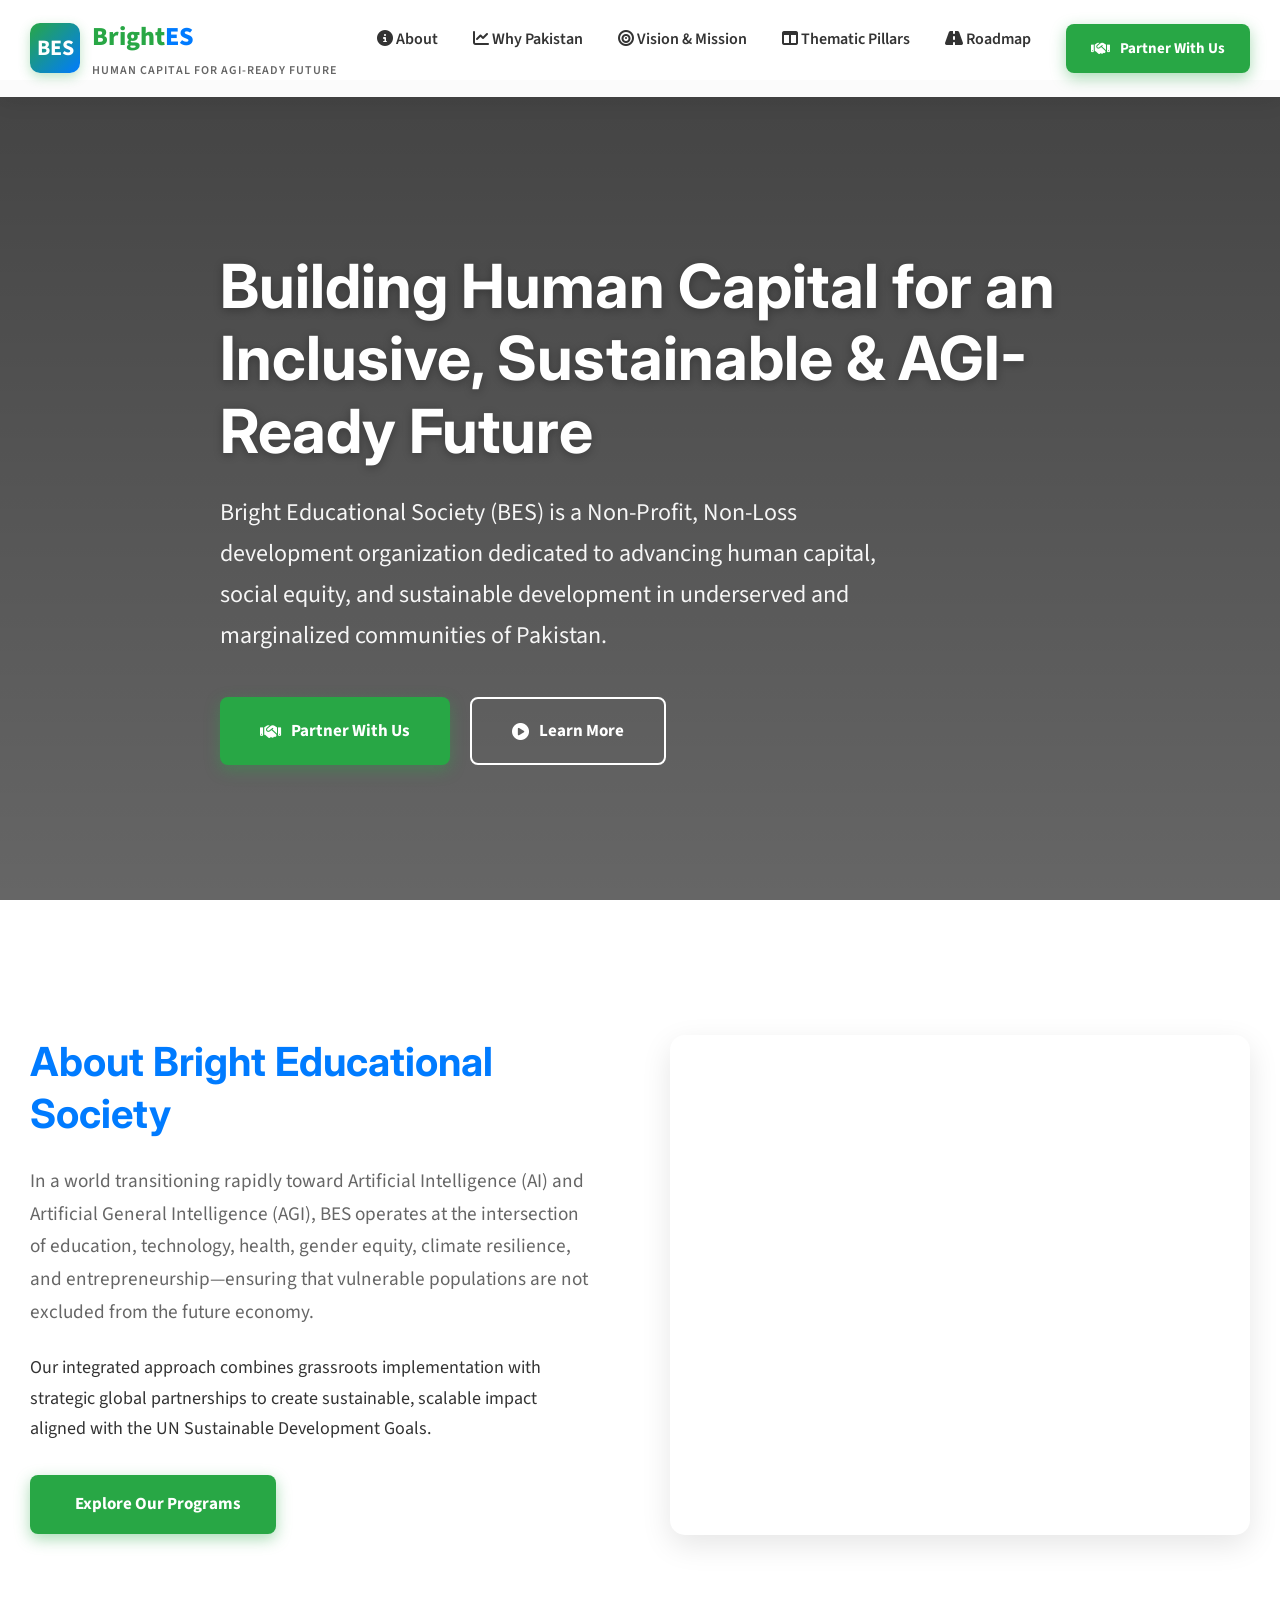
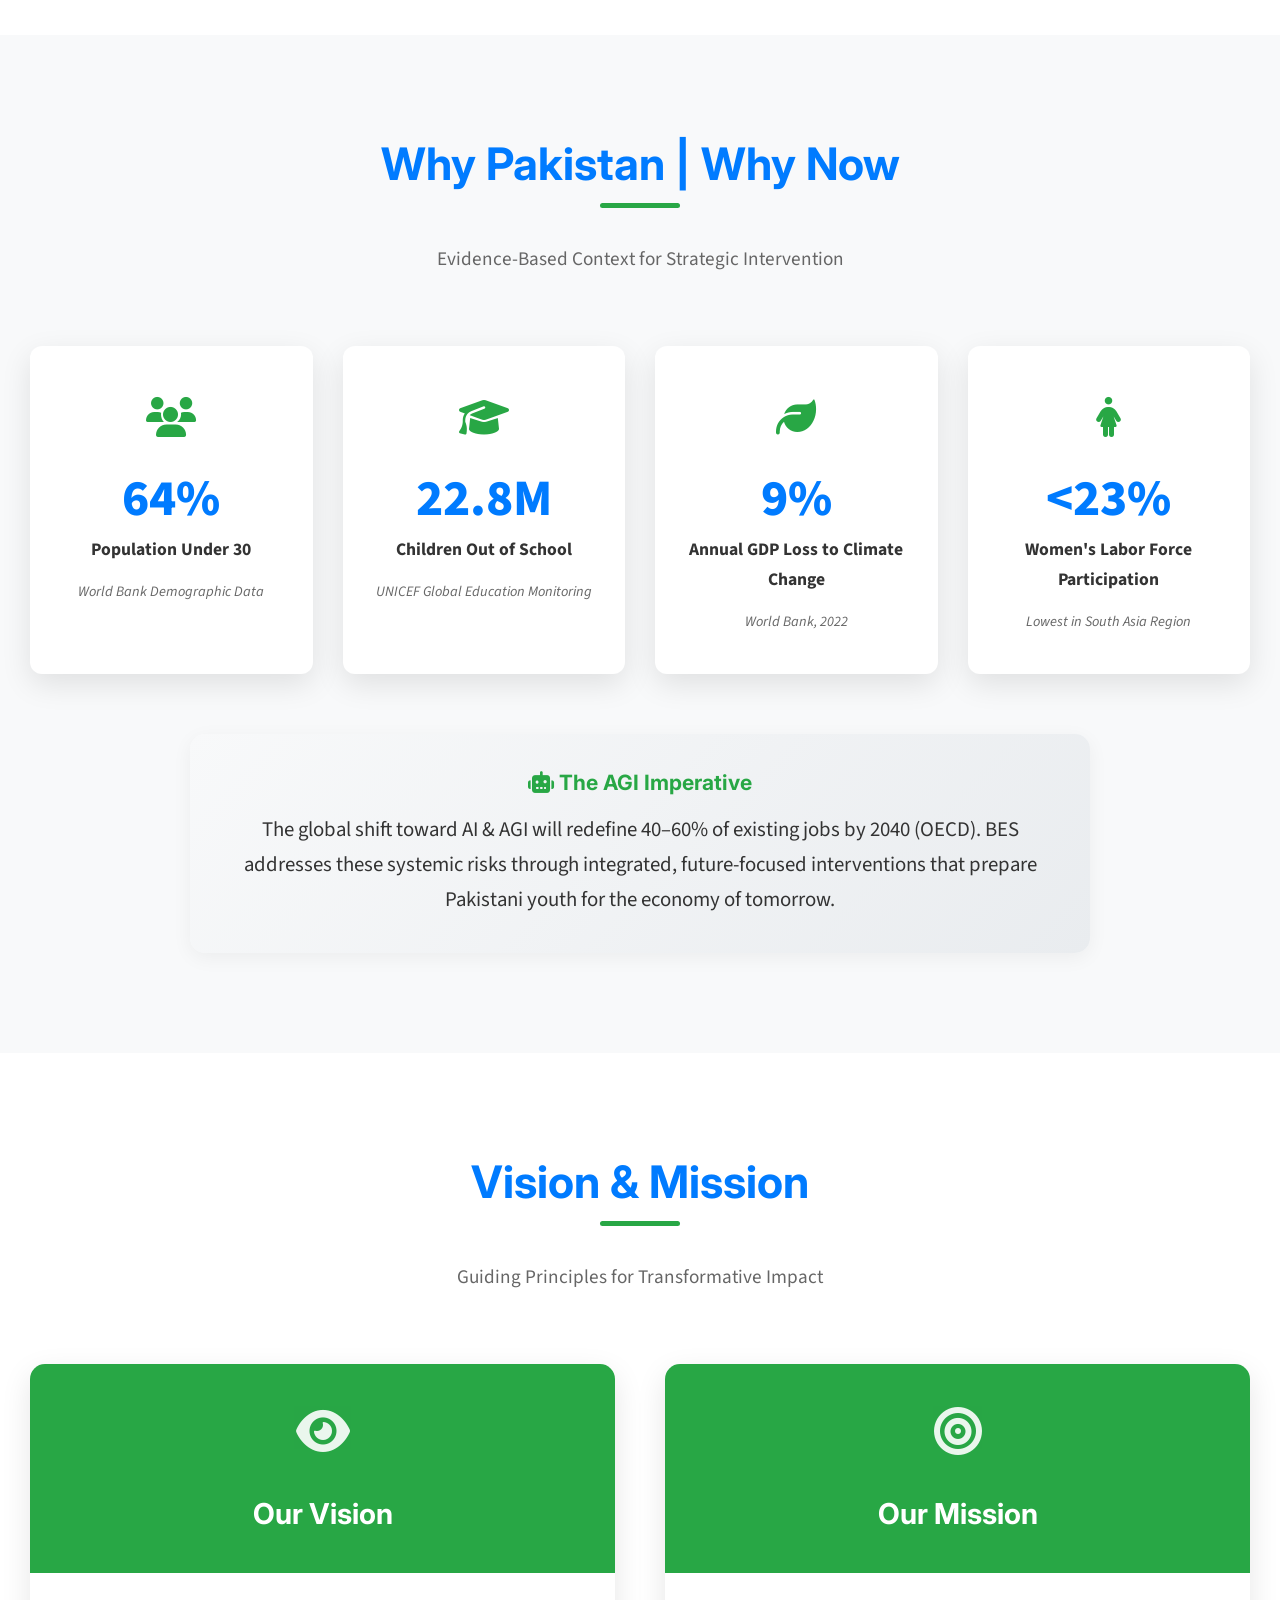
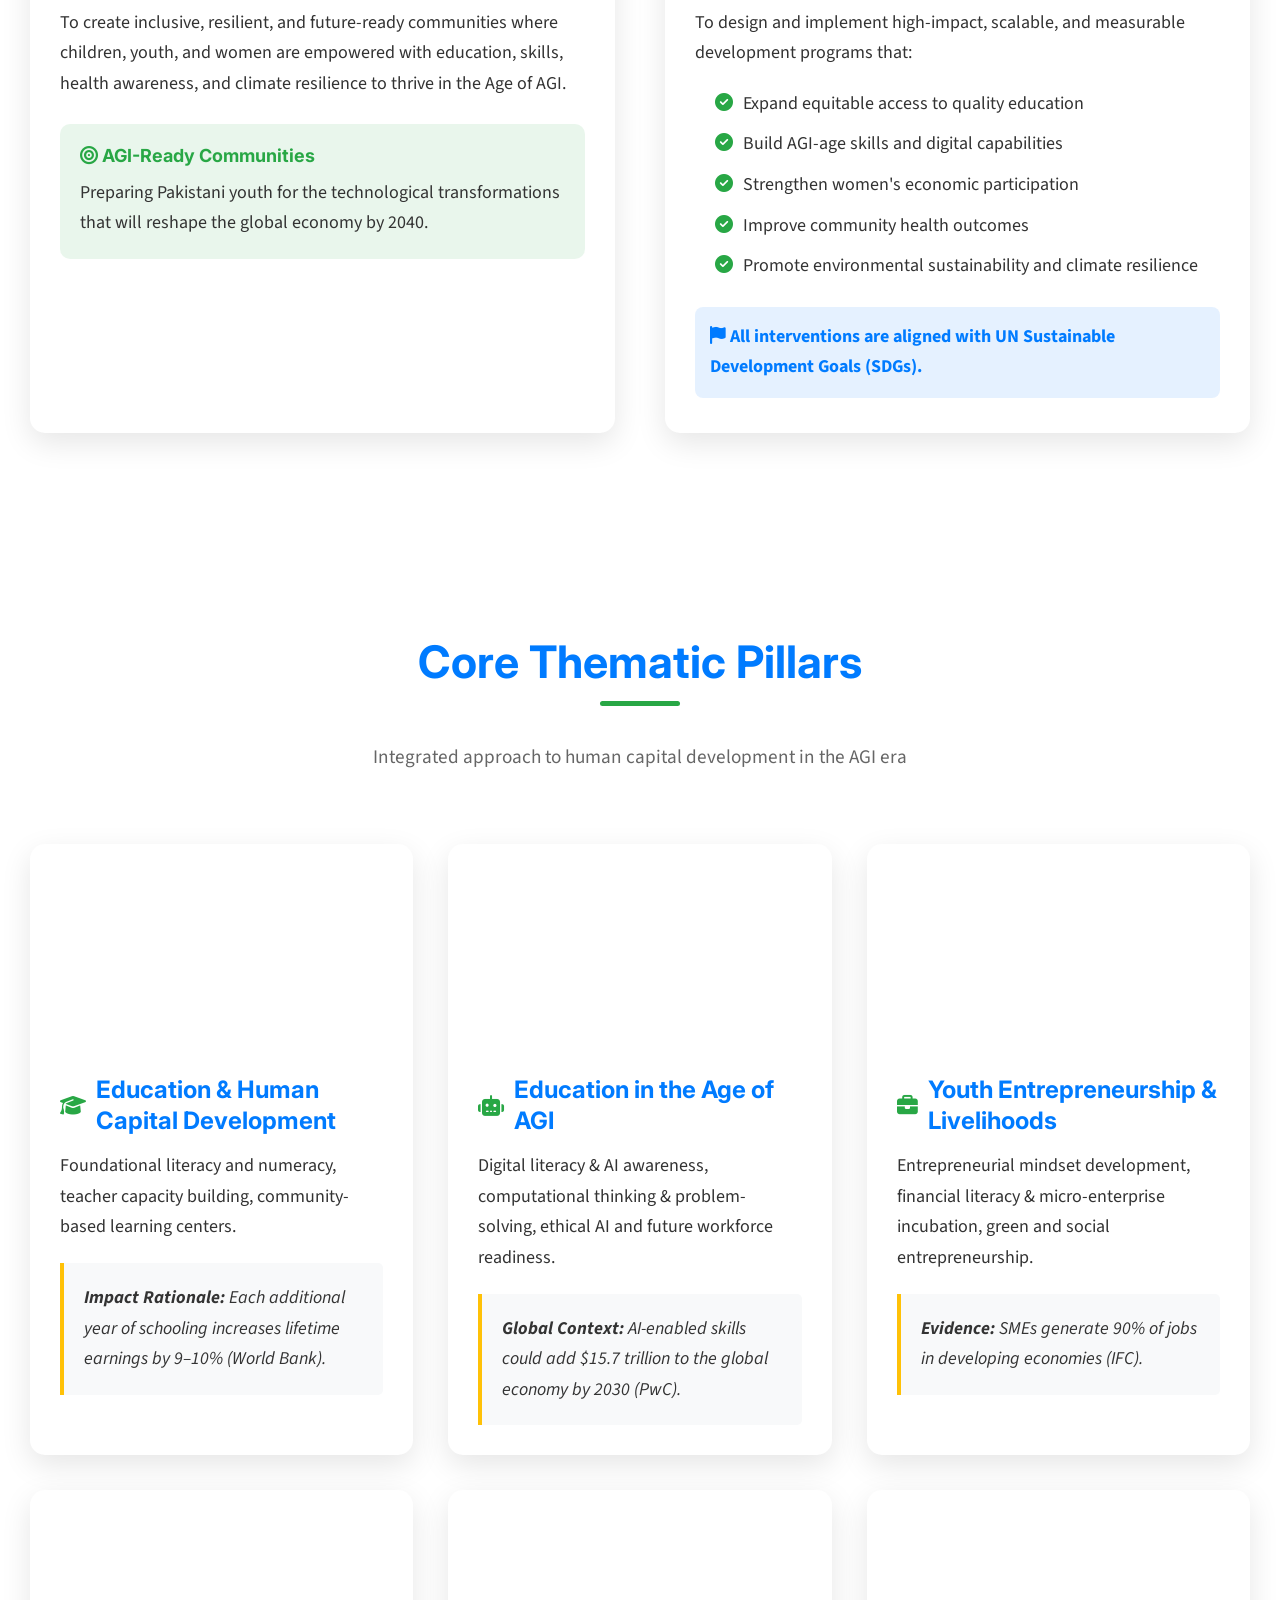
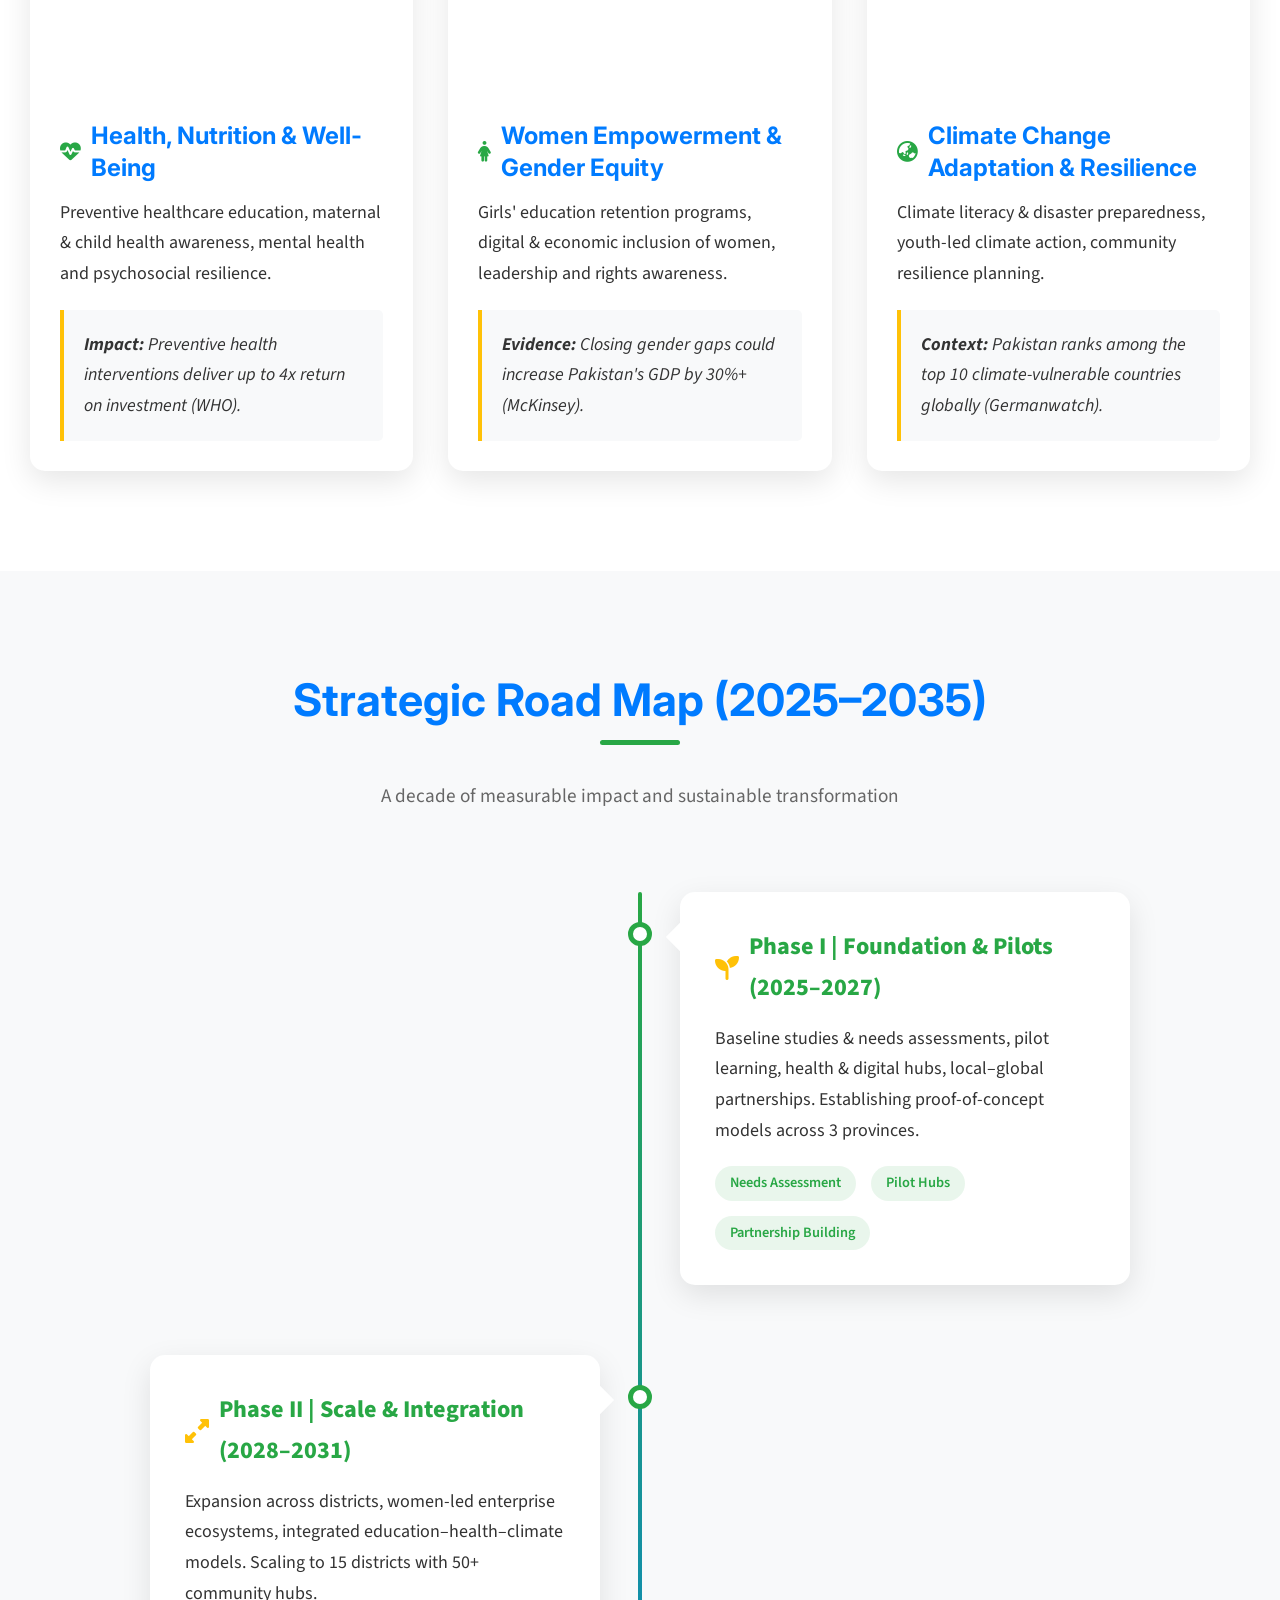
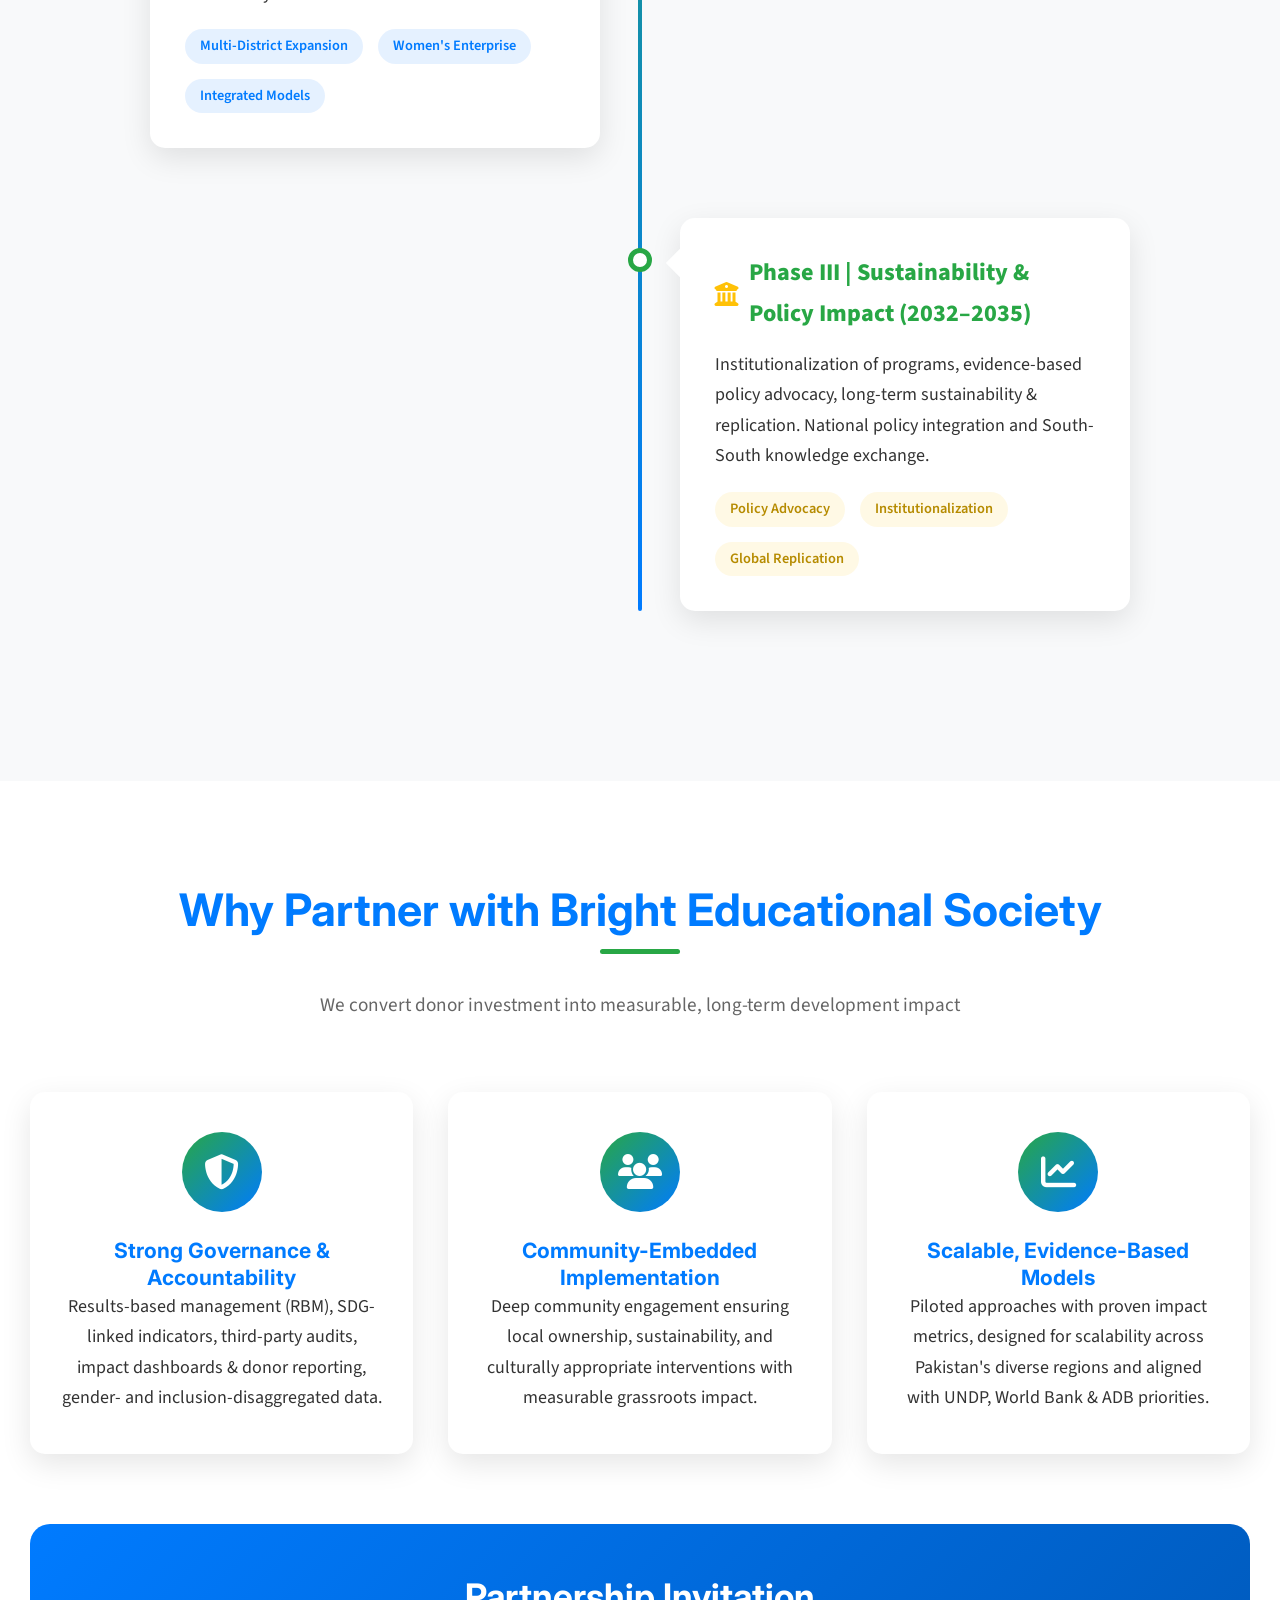
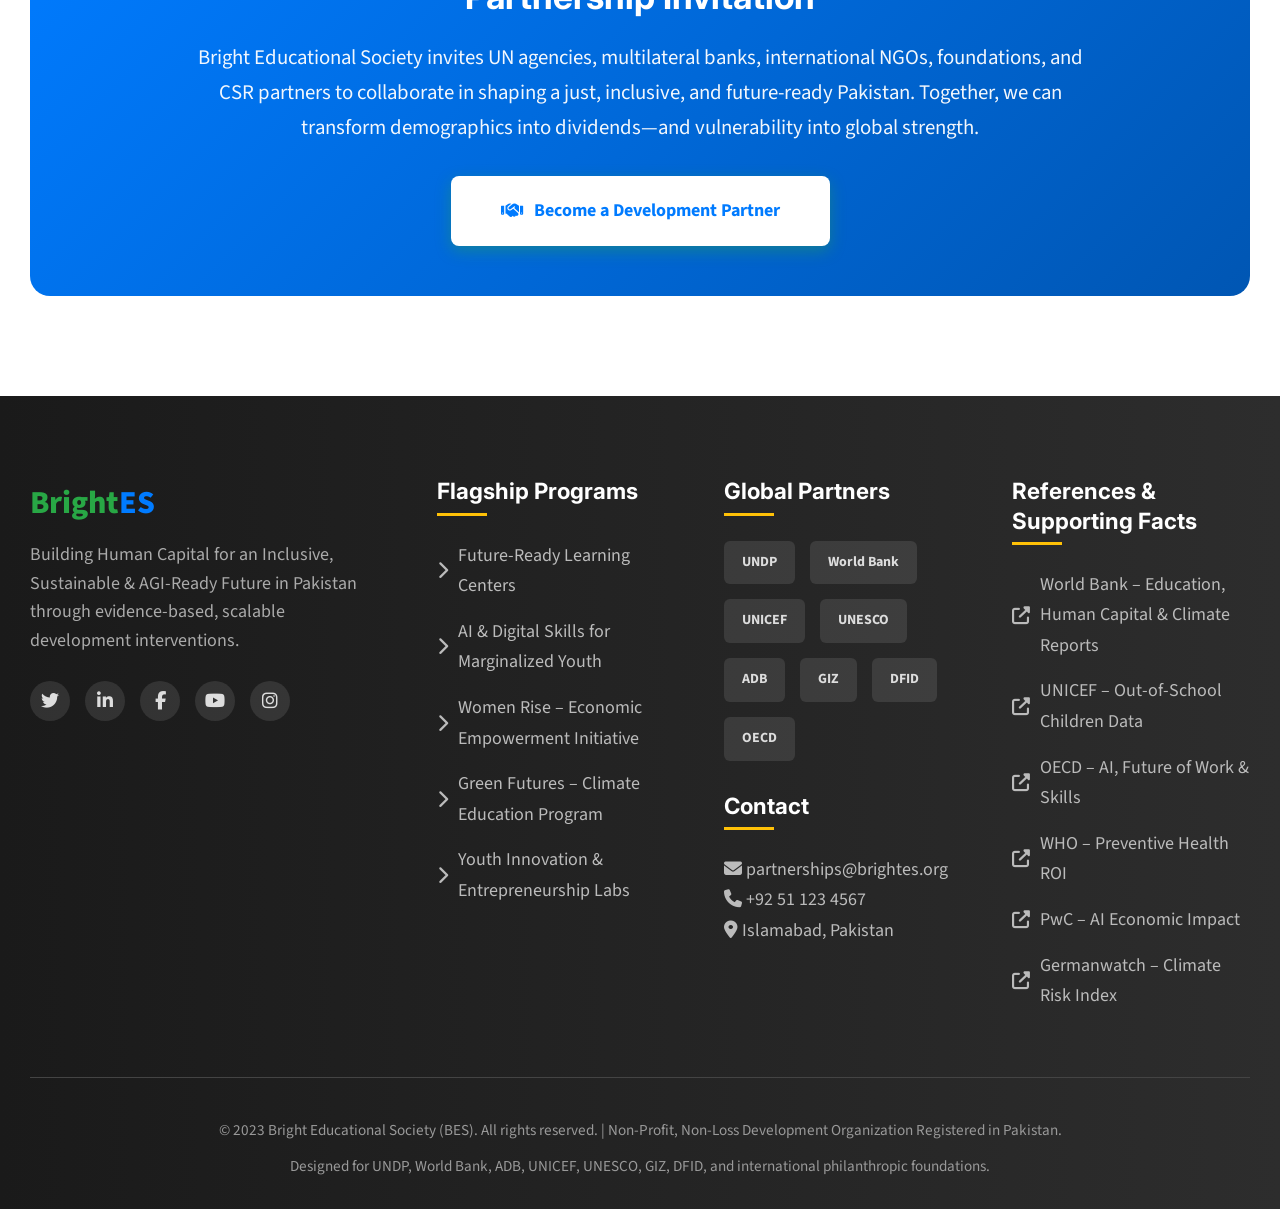
==== index.html @ 94868c26 "Add files via upload" ====
<!DOCTYPE html>
<html lang="en">
<head>
    <meta charset="UTF-8">
    <meta name="viewport" content="width=device-width, initial-scale=1.0">
    <title>Bright Educational Society | Building Human Capital for Pakistan's Future</title>
    <link rel="stylesheet" href="https://cdnjs.cloudflare.com/ajax/libs/font-awesome/6.4.0/css/all.min.css">
    <link href="https://fonts.googleapis.com/css2?family=Inter:wght@300;400;500;600;700&family=Source+Sans+Pro:wght@300;400;600;700&display=swap" rel="stylesheet">
    <style>
        :root {
            --primary-green: #28A745;
            --secondary-blue: #007BFF;
            --accent-gold: #FFC107;
            --dark-gray: #333;
            --medium-gray: #666;
            --light-gray: #f8f9fa;
            --white: #ffffff;
            --shadow: 0 10px 30px rgba(0, 0, 0, 0.1);
            --shadow-hover: 0 20px 40px rgba(0, 0, 0, 0.15);
        }
        
        * {
            margin: 0;
            padding: 0;
            box-sizing: border-box;
        }
        
        body {
            font-family: 'Source Sans Pro', sans-serif;
            color: var(--dark-gray);
            line-height: 1.7;
            font-size: 18px;
            overflow-x: hidden;
        }
        
        h1, h2, h3, h4 {
            font-family: 'Inter', sans-serif;
            font-weight: 700;
            line-height: 1.3;
            color: var(--secondary-blue);
        }
        
        .container {
            width: 100%;
            max-width: 1300px;
            margin: 0 auto;
            padding: 0 30px;
        }
        
        /* Header & Navigation */
        header {
            position: fixed;
            top: 0;
            left: 0;
            width: 100%;
            background-color: rgba(255, 255, 255, 0.98);
            box-shadow: 0 5px 20px rgba(0, 0, 0, 0.08);
            z-index: 1000;
            transition: all 0.3s ease;
        }
        
        .header-container {
            display: flex;
            justify-content: space-between;
            align-items: center;
            padding: 15px 30px;
        }
        
        .logo {
            display: flex;
            align-items: center;
            gap: 12px;
        }
        
        .logo-icon {
            width: 50px;
            height: 50px;
            background: linear-gradient(135deg, var(--primary-green), var(--secondary-blue));
            border-radius: 10px;
            display: flex;
            align-items: center;
            justify-content: center;
            color: white;
            font-weight: 700;
            font-size: 22px;
            box-shadow: 0 4px 12px rgba(40, 167, 69, 0.3);
        }
        
        .logo-text {
            font-size: 26px;
            font-weight: 800;
            color: var(--primary-green);
        }
        
        .logo-text span {
            color: var(--secondary-blue);
        }
        
        .logo-tagline {
            font-size: 12px;
            color: var(--medium-gray);
            font-weight: 600;
            letter-spacing: 1px;
            margin-top: 2px;
        }
        
        nav ul {
            display: flex;
            list-style: none;
            gap: 35px;
        }
        
        nav ul li a {
            text-decoration: none;
            color: var(--dark-gray);
            font-weight: 600;
            font-size: 16px;
            transition: all 0.3s;
            position: relative;
        }
        
        nav ul li a:after {
            content: '';
            position: absolute;
            width: 0;
            height: 3px;
            background-color: var(--primary-green);
            bottom: -5px;
            left: 0;
            transition: width 0.3s;
        }
        
        nav ul li a:hover {
            color: var(--primary-green);
        }
        
        nav ul li a:hover:after {
            width: 100%;
        }
        
        .mobile-menu-btn {
            display: none;
            background: none;
            border: none;
            font-size: 26px;
            color: var(--dark-gray);
            cursor: pointer;
        }
        
        /* Hero Section */
        .hero {
            position: relative;
            height: 95vh;
            min-height: 700px;
            background: linear-gradient(rgba(0, 0, 0, 0.75), rgba(0, 0, 0, 0.6)), url('https://images.unsplash.com/photo-1488521787991-ed7bbaae773c?fm=jpg&q=60&w=3000&auto=format&fit=crop&ixlib=rb-4.1.0&ixid=M3wxMjA3fDB8MHxzZWFyY2h8Mnx8cG9vciUyMGNoaWxkfGVufDB8fDB8fHww');
            background-size: cover;
            background-position: center;
            background-attachment: fixed;
            display: flex;
            align-items: center;
            color: var(--white);
            margin-top: 80px;
            overflow: hidden;
        }
        
        .hero-content {
            max-width: 900px;
            position: relative;
            z-index: 2;
        }
        
        .hero h1 {
            font-size: 3.8rem;
            color: var(--white);
            margin-bottom: 25px;
            line-height: 1.2;
            text-shadow: 0 2px 10px rgba(0, 0, 0, 0.3);
        }
        
        .hero p {
            font-size: 1.5rem;
            margin-bottom: 40px;
            opacity: 0.95;
            max-width: 700px;
        }
        
        .btn {
            display: inline-flex;
            align-items: center;
            gap: 10px;
            padding: 18px 40px;
            background-color: var(--primary-green);
            color: var(--white);
            text-decoration: none;
            font-weight: 700;
            border-radius: 8px;
            transition: all 0.3s;
            border: none;
            font-size: 17px;
            cursor: pointer;
            box-shadow: 0 5px 15px rgba(40, 167, 69, 0.4);
        }
        
        .btn:hover {
            background-color: #218838;
            transform: translateY(-5px);
            box-shadow: 0 10px 25px rgba(40, 167, 69, 0.5);
        }
        
        .btn-secondary {
            background-color: transparent;
            border: 2px solid white;
            box-shadow: none;
        }
        
        .btn-secondary:hover {
            background-color: rgba(255, 255, 255, 0.1);
        }
        
        /* Section Styling */
        section {
            padding: 100px 0;
            position: relative;
        }
        
        .section-bg {
            background-color: var(--light-gray);
        }
        
        .section-title {
            text-align: center;
            margin-bottom: 70px;
        }
        
        .section-title h2 {
            font-size: 2.8rem;
            margin-bottom: 20px;
            position: relative;
            display: inline-block;
        }
        
        .section-title h2:after {
            content: '';
            position: absolute;
            width: 80px;
            height: 5px;
            background: linear-gradient(to right, var(--primary-green),var(--primary-green) );
            bottom: -15px;
            left: 50%;
            transform: translateX(-50%);
            border-radius: 3px;
        }
        
        .section-title p {
            color: var(--medium-gray);
            max-width: 800px;
            margin: 30px auto 0;
            font-size: 1.2rem;
        }
        
        /* About Section */
        .about-container {
            display: grid;
            grid-template-columns: 1fr 1fr;
            gap: 60px;
            align-items: center;
        }
        
        .about-image {
            border-radius: 15px;
            overflow: hidden;
            box-shadow: var(--shadow);
            height: 500px;
            background: url('https://images.unsplash.com/photo-1523580494863-6f3031224c94?ixlib=rb-4.0.3&ixid=M3wxMjA3fDB8MHxwaG90by1wYWdlfHx8fGVufDB8fHx8fA%3D%3D&auto=format&fit=crop&w=2070&q=80') center/cover no-repeat;
        }
        
        .about-content {
            padding-right: 20px;
        }
        
        .about-content h2 {
            font-size: 2.5rem;
            margin-bottom: 25px;
        }
        
        /* Stats Section */
        .stats-container {
            display: grid;
            grid-template-columns: repeat(auto-fit, minmax(220px, 1fr));
            gap: 30px;
            margin-top: 40px;
        }
        
        .stat-item {
            text-align: center;
            padding: 40px 20px;
            background-color: var(--white);
            border-radius: 12px;
            box-shadow: var(--shadow);
            transition: transform 0.3s, box-shadow 0.3s;
        }
        
        .stat-item:hover {
            transform: translateY(-10px);
            box-shadow: var(--shadow-hover);
        }
        
        .stat-icon {
            font-size: 2.5rem;
            color: var(--primary-green);
            margin-bottom: 20px;
        }
        
        .stat-number {
            font-size: 3.2rem;
            font-weight: 800;
            color: var(--secondary-blue);
            margin-bottom: 10px;
            line-height: 1;
        }
        
        .stat-label {
            font-size: 1.1rem;
            color: var(--dark-gray);
            font-weight: 700;
            margin-bottom: 15px;
        }
        
        .stat-source {
            font-size: 0.9rem;
            color: var(--medium-gray);
            font-style: italic;
        }
        
        /* Vision & Mission */
        .vm-container {
            display: grid;
            grid-template-columns: 1fr 1fr;
            gap: 50px;
            align-items: start;
        }
        
        .vm-card {
            background-color: var(--white);
            border-radius: 15px;
            overflow: hidden;
            box-shadow: var(--shadow);
            height: 100%;
            transition: transform 0.3s, box-shadow 0.3s;
        }
        
        .vm-card:hover {
            transform: translateY(-10px);
            box-shadow: var(--shadow-hover);
        }
        
        .vm-header {
            padding: 30px;
            background: linear-gradient(135deg, var(--primary-green),var(--primary-green) );
            color: white;
            text-align: center;
        }
        
        .vm-header h3 {
            color: white;
            font-size: 1.8rem;
            margin-bottom: 10px;
        }
        
        .vm-icon {
            font-size: 3rem;
            margin-bottom: 20px;
            opacity: 0.9;
        }
        
        .vm-content {
            padding: 35px 30px;
        }
        
        /* SDG Section */
        .sdg-container {
            display: flex;
            flex-wrap: wrap;
            justify-content: center;
            gap: 20px;
            margin-top: 50px;
        }
        
        .sdg {
            width: 85px;
            height: 85px;
            border-radius: 50%;
            background-color: var(--secondary-blue);
            color: var(--white);
            display: flex;
            align-items: center;
            justify-content: center;
            font-weight: 800;
            font-size: 1.6rem;
            box-shadow: 0 5px 15px rgba(0, 0, 0, 0.1);
            transition: transform 0.3s, box-shadow 0.3s;
        }
        
        .sdg:hover {
            transform: scale(1.1);
            box-shadow: 0 8px 20px rgba(0, 0, 0, 0.15);
        }
        
        /* Pillars Section */
        .pillars-container {
            display: grid;
            grid-template-columns: repeat(auto-fit, minmax(320px, 1fr));
            gap: 35px;
            margin-top: 40px;
        }
        
        .pillar-card {
            background-color: var(--white);
            border-radius: 15px;
            overflow: hidden;
            box-shadow: var(--shadow);
            transition: transform 0.3s, box-shadow 0.3s;
            height: 100%;
        }
        
        .pillar-card:hover {
            transform: translateY(-10px);
            box-shadow: var(--shadow-hover);
        }
        
        .pillar-image {
            height: 200px;
            background-size: cover;
            background-position: center;
        }
        
        .pillar-content {
            padding: 30px;
        }
        
        .pillar-content h3 {
            font-size: 1.5rem;
            margin-bottom: 15px;
            display: flex;
            align-items: center;
            gap: 10px;
        }
        
        .pillar-icon {
            color: var(--primary-green);
            font-size: 1.3rem;
        }
        
        .pillar-evidence {
            background-color: #f8f9fa;
            padding: 20px;
            margin-top: 20px;
            border-left: 4px solid var(--accent-gold);
            border-radius: 0 5px 5px 0;
            font-style: italic;
        }
        
        /* Roadmap */
        .roadmap-container {
            position: relative;
            max-width: 1000px;
            margin: 80px auto 0;
        }
        
        .roadmap-line {
            position: absolute;
            width: 4px;
            background: linear-gradient(to bottom, var(--primary-green), var(--secondary-blue));
            top: 0;
            bottom: 0;
            left: 50%;
            transform: translateX(-50%);
            border-radius: 2px;
        }
        
        .roadmap-item {
            display: flex;
            margin-bottom: 70px;
            position: relative;
        }
        
        .roadmap-item:nth-child(odd) {
            justify-content: flex-end;
            padding-right: calc(50% + 40px);
        }
        
        .roadmap-item:nth-child(even) {
            justify-content: flex-start;
            padding-left: calc(50% + 40px);
        }
        
        .roadmark-point {
            position: absolute;
            width: 24px;
            height: 24px;
            background-color: var(--white);
            border: 5px solid var(--primary-green);
            border-radius: 50%;
            top: 30px;
            left: 50%;
            transform: translateX(-50%);
            z-index: 2;
        }
        
        .roadmap-card {
            background-color: var(--white);
            border-radius: 15px;
            padding: 35px;
            box-shadow: var(--shadow);
            width: 100%;
            max-width: 450px;
            position: relative;
        }
        
        .roadmap-card:after {
            content: '';
            position: absolute;
            width: 20px;
            height: 20px;
            background-color: var(--white);
            top: 35px;
            transform: rotate(45deg);
        }
        
        .roadmap-item:nth-child(odd) .roadmap-card:after {
            right: -10px;
        }
        
        .roadmap-item:nth-child(even) .roadmap-card:after {
            left: -10px;
        }
        
        .roadmap-year {
            font-weight: 800;
            color: var(--primary-green);
            margin-bottom: 15px;
            font-size: 1.5rem;
            display: flex;
            align-items: center;
            gap: 10px;
        }
        
        .roadmap-year i {
            color: var(--accent-gold);
        }
        
        /* Partnership Section */
        .partner-container {
            display: grid;
            grid-template-columns: repeat(auto-fit, minmax(300px, 1fr));
            gap: 35px;
            margin-top: 40px;
        }
        
        .partner-card {
            background-color: var(--white);
            border-radius: 15px;
            overflow: hidden;
            box-shadow: var(--shadow);
            transition: transform 0.3s, box-shadow 0.3s;
            text-align: center;
            padding: 40px 30px;
        }
        
        .partner-card:hover {
            transform: translateY(-10px);
            box-shadow: var(--shadow-hover);
        }
        
        .partner-icon {
            width: 80px;
            height: 80px;
            margin: 0 auto 25px;
            background: linear-gradient(135deg, var(--primary-green), var(--secondary-blue));
            border-radius: 50%;
            display: flex;
            align-items: center;
            justify-content: center;
            color: white;
            font-size: 2.2rem;
        }
        
        /* Footer */
        footer {
            background: linear-gradient(to right, #1a1a1a, #2d2d2d);
            color: var(--white);
            padding: 80px 0 30px;
        }
        
        .footer-container {
            display: grid;
            grid-template-columns: 1.5fr repeat(3, 1fr);
            gap: 50px;
            margin-bottom: 50px;
        }
        
        .footer-col h3 {
            color: var(--white);
            font-size: 1.4rem;
            margin-bottom: 25px;
            position: relative;
            padding-bottom: 10px;
        }
        
        .footer-col h3:after {
            content: '';
            position: absolute;
            width: 50px;
            height: 3px;
            background-color: var(--accent-gold);
            bottom: 0;
            left: 0;
        }
        
        .footer-logo {
            font-size: 32px;
            font-weight: 800;
            color: var(--primary-green);
            margin-bottom: 10px;
        }
        
        .footer-logo span {
            color: var(--secondary-blue);
        }
        
        .footer-tagline {
            color: #aaa;
            margin-bottom: 25px;
            line-height: 1.6;
        }
        
        .footer-links {
            list-style: none;
        }
        
        .footer-links li {
            margin-bottom: 15px;
        }
        
        .footer-links li a {
            color: #bbb;
            text-decoration: none;
            transition: color 0.3s;
            display: flex;
            align-items: center;
            gap: 10px;
        }
        
        .footer-links li a:hover {
            color: var(--accent-gold);
        }
        
        .partner-logos {
            display: flex;
            flex-wrap: wrap;
            gap: 15px;
            margin-top: 25px;
        }
        
        .partner-logo {
            background-color: rgba(255, 255, 255, 0.1);
            padding: 10px 18px;
            border-radius: 6px;
            font-weight: 700;
            font-size: 14px;
            color: #ddd;
            transition: all 0.3s;
        }
        
        .partner-logo:hover {
            background-color: rgba(255, 255, 255, 0.2);
            transform: translateY(-3px);
        }
        
        .copyright {
            text-align: center;
            padding-top: 40px;
            border-top: 1px solid #444;
            color: #999;
            font-size: 0.95rem;
        }
        
        .social-icons {
            display: flex;
            gap: 15px;
            margin-top: 25px;
        }
        
        .social-icon {
            width: 40px;
            height: 40px;
            border-radius: 50%;
            background-color: rgba(255, 255, 255, 0.1);
            display: flex;
            align-items: center;
            justify-content: center;
            color: #ddd;
            text-decoration: none;
            transition: all 0.3s;
        }
        
        .social-icon:hover {
            background-color: var(--primary-green);
            color: white;
            transform: translateY(-3px);
        }
        
        /* Responsive */
        @media (max-width: 1200px) {
            .hero h1 {
                font-size: 3.2rem;
            }
            
            .about-container, .vm-container {
                grid-template-columns: 1fr;
                gap: 50px;
            }
            
            .about-image {
                height: 400px;
                order: -1;
            }
            
            .roadmap-line {
                left: 30px;
            }
            
            .roadmap-item:nth-child(odd), 
            .roadmap-item:nth-child(even) {
                padding-left: 70px;
                padding-right: 0;
                justify-content: flex-start;
            }
            
            .roadmark-point {
                left: 30px;
            }
            
            .roadmap-item:nth-child(odd) .roadmap-card:after {
                left: -10px;
                right: auto;
            }
        }
        
        @media (max-width: 992px) {
            .footer-container {
                grid-template-columns: repeat(2, 1fr);
            }
            
            .pillars-container {
                grid-template-columns: repeat(auto-fit, minmax(300px, 1fr));
            }
        }
        
        @media (max-width: 768px) {
            .container {
                padding: 0 20px;
            }
           
            
            .mobile-menu-btn {
                display: block;
            }
            
            nav {
                position: fixed;
                top: 80px;
                left: 0;
                width: 100%;
                background-color: var(--white);
                box-shadow: 0 10px 30px rgba(0, 0, 0, 0.1);
                padding: 20px;
                display: none;
                border-top: 2px solid var(--light-gray);
            }
            
            nav.active {
                display: block;
            }
            
            nav ul {
                flex-direction: column;
                gap: 0;
            }
            
            nav ul li {
                margin: 0 0 15px 0;
            }
            
            .hero {
                height: auto;
                min-height: auto;
                background-attachment: scroll;
                margin-top: 80px;
            }
            .hero h1 {
                font-size: 2.5rem;
            }
            
            .hero p {
                font-size: 1.3rem;
            }
            
            .section-title h2 {
                font-size: 2.2rem;
            }
            
            .stats-container {
                grid-template-columns: repeat(2, 1fr);
            }
        }
        
        @media (max-width: 576px) {
            .hero h1 {
                font-size: 2.2rem;
            }
            
            .btn {
                padding: 5px 10px;
            }
            
            section {
                padding: 70px 0;
            }
            
            .stats-container {
                grid-template-columns: 1fr;
            }
            
            .footer-container {
                grid-template-columns: 1fr;
            }
            
            .pillars-container {
                grid-template-columns: 1fr;
            }
        }
    </style>
</head>
<body>
    <!-- Header & Navigation -->
    <header id="header">
        <div class="container header-container">
            <div class="logo">
                <div class="logo-icon">BES</div>
                <div>
                    <div class="logo-text">Bright<span>ES</span></div>
                    <div class="logo-tagline">HUMAN CAPITAL FOR AGI-READY FUTURE</div>
                </div>
            </div>
            <button class="mobile-menu-btn" id="mobileMenuBtn">
                <i class="fas fa-bars"></i>
            </button>
            <nav id="mainNav">
                <ul>
                    <li><a href="#about"><i class="fas fa-info-circle"></i> About</a></li>
                    <li><a href="#why"><i class="fas fa-chart-line"></i> Why Pakistan</a></li>
                    <li><a href="#vision"><i class="fas fa-bullseye"></i> Vision & Mission</a></li>
                    <li><a href="#pillars"><i class="fas fa-columns"></i> Thematic Pillars</a></li>
                    <li><a href="#roadmap"><i class="fas fa-road"></i> Roadmap</a></li>
                    <li><a href="#partner" class="btn" style="padding: 12px 25px; font-size: 15px;"><i class="fas fa-handshake"></i> Partner With Us</a></li>
                </ul>
            </nav>
        </div>
    </header>

    <!-- Hero Section -->
    <section class="hero">
        <div class="container hero-content">
            <h1>Building Human Capital for an Inclusive, Sustainable & AGI-Ready Future</h1>
            <p>Bright Educational Society (BES) is a Non-Profit, Non-Loss development organization dedicated to advancing human capital, social equity, and sustainable development in underserved and marginalized communities of Pakistan.</p>
            <div style="display: flex; gap: 20px; margin-top: 30px;">
                <a href="#partner" class="btn"><i class="fas fa-handshake"></i> Partner With Us</a>
                <a href="#about" class="btn btn-secondary"><i class="fas fa-play-circle"></i> Learn More</a>
            </div>
        </div>
    </section>

    <!-- About Section -->
    <section id="about">
        <div class="container">
            <div class="about-container">
                <div class="about-content">
                    <h2>About Bright Educational Society</h2>
                    <p style="font-size: 1.2rem; margin-bottom: 25px; color: var(--medium-gray);">In a world transitioning rapidly toward Artificial Intelligence (AI) and Artificial General Intelligence (AGI), BES operates at the intersection of education, technology, health, gender equity, climate resilience, and entrepreneurship—ensuring that vulnerable populations are not excluded from the future economy.</p>
                    <p style="margin-bottom: 30px;">Our integrated approach combines grassroots implementation with strategic global partnerships to create sustainable, scalable impact aligned with the UN Sustainable Development Goals.</p>
                    <a href="#pillars" class="btn" style="padding: 15px 35px;"><i class="fas fa-chart-network"></i> Explore Our Programs</a>
                </div>
                <div class="about-image"></div>
            </div>
        </div>
    </section>

    <!-- Why Pakistan Section -->
    <section id="why" class="section-bg">
        <div class="container">
            <div class="section-title">
                <h2>Why Pakistan | Why Now</h2>
                <p>Evidence-Based Context for Strategic Intervention</p>
            </div>
            <div class="stats-container">
                <div class="stat-item">
                    <div class="stat-icon"><i class="fas fa-users"></i></div>
                    <div class="stat-number">64%</div>
                    <div class="stat-label">Population Under 30</div>
                    <div class="stat-source">World Bank Demographic Data</div>
                </div>
                <div class="stat-item">
                    <div class="stat-icon"><i class="fas fa-graduation-cap"></i></div>
                    <div class="stat-number">22.8M</div>
                    <div class="stat-label">Children Out of School</div>
                    <div class="stat-source">UNICEF Global Education Monitoring</div>
                </div>
                <div class="stat-item">
                    <div class="stat-icon"><i class="fas fa-leaf"></i></div>
                    <div class="stat-number">9%</div>
                    <div class="stat-label">Annual GDP Loss to Climate Change</div>
                    <div class="stat-source">World Bank, 2022</div>
                </div>
                <div class="stat-item">
                    <div class="stat-icon"><i class="fas fa-female"></i></div>
                    <div class="stat-number">&lt;23%</div>
                    <div class="stat-label">Women's Labor Force Participation</div>
                    <div class="stat-source">Lowest in South Asia Region</div>
                </div>
            </div>
            <div style="text-align: center; margin-top: 60px; padding: 0 20px;">
                <div style="max-width: 900px; margin: 0 auto; background: linear-gradient(135deg, #f8f9fa, #e9ecef); padding: 35px; border-radius: 15px; box-shadow: 0 5px 20px rgba(0,0,0,0.05);">
                    <h3 style="color: var(--primary-green); margin-bottom: 15px;"><i class="fas fa-robot"></i> The AGI Imperative</h3>
                    <p style="font-size: 1.3rem; color: var(--dark-gray);">The global shift toward AI & AGI will redefine 40–60% of existing jobs by 2040 (OECD). BES addresses these systemic risks through integrated, future-focused interventions that prepare Pakistani youth for the economy of tomorrow.</p>
                </div>
            </div>
        </div>
    </section>

    <!-- Vision & Mission -->
    <section id="vision">
        <div class="container">
            <div class="section-title">
                <h2>Vision & Mission</h2>
                <p>Guiding Principles for Transformative Impact</p>
            </div>
            <div class="vm-container">
                <div class="vm-card">
                    <div class="vm-header">
                        <div class="vm-icon"><i class="fas fa-eye"></i></div>
                        <h3>Our Vision</h3>
                    </div>
                    <div class="vm-content">
                        <p>To create inclusive, resilient, and future-ready communities where children, youth, and women are empowered with education, skills, health awareness, and climate resilience to thrive in the Age of AGI.</p>
                        <div style="margin-top: 25px; padding: 20px; background-color: rgba(40, 167, 69, 0.1); border-radius: 10px;">
                            <h4 style="color: var(--primary-green); margin-bottom: 10px;"><i class="fas fa-bullseye"></i> AGI-Ready Communities</h4>
                            <p>Preparing Pakistani youth for the technological transformations that will reshape the global economy by 2040.</p>
                        </div>
                    </div>
                </div>
                <div class="vm-card">
                    <div class="vm-header">
                        <div class="vm-icon"><i class="fas fa-bullseye"></i></div>
                        <h3>Our Mission</h3>
                    </div>
                    <div class="vm-content">
                        <p>To design and implement high-impact, scalable, and measurable development programs that:</p>
                        <ul style="margin-top: 20px; padding-left: 20px;">
                            <li style="margin-bottom: 10px; display: flex; align-items: flex-start; gap: 10px;"><i class="fas fa-check-circle" style="color: var(--primary-green); margin-top: 5px;"></i> Expand equitable access to quality education</li>
                            <li style="margin-bottom: 10px; display: flex; align-items: flex-start; gap: 10px;"><i class="fas fa-check-circle" style="color: var(--primary-green); margin-top: 5px;"></i> Build AGI-age skills and digital capabilities</li>
                            <li style="margin-bottom: 10px; display: flex; align-items: flex-start; gap: 10px;"><i class="fas fa-check-circle" style="color: var(--primary-green); margin-top: 5px;"></i> Strengthen women's economic participation</li>
                            <li style="margin-bottom: 10px; display: flex; align-items: flex-start; gap: 10px;"><i class="fas fa-check-circle" style="color: var(--primary-green); margin-top: 5px;"></i> Improve community health outcomes</li>
                            <li style="display: flex; align-items: flex-start; gap: 10px;"><i class="fas fa-check-circle" style="color: var(--primary-green); margin-top: 5px;"></i> Promote environmental sustainability and climate resilience</li>
                        </ul>
                        <div style="margin-top: 25px; padding: 15px; background-color: rgba(0, 123, 255, 0.1); border-radius: 8px;">
                            <p style="font-weight: 700; color: var(--secondary-blue);"><i class="fas fa-flag"></i> All interventions are aligned with UN Sustainable Development Goals (SDGs).</p>
                        </div>
                    </div>
                </div>
            </div>
        </div>
    </section>

    <!-- Strategic Alignment -->
    <!-- <section class="section-bg">
        <div class="container">
            <div class="section-title">
                <h2>Strategic Alignment with Global Development Agendas</h2>
                <p>BES programs directly support these UN Sustainable Development Goals</p>
            </div>
            <div class="sdg-container">
                <div class="sdg" style="background-color: #E5243B;">1</div>
                <div class="sdg" style="background-color: #4C9F38;">3</div>
                <div class="sdg" style="background-color: #C5192D;">4</div>
                <div class="sdg" style="background-color: #FF3A21;">5</div>
                <div class="sdg" style="background-color: #A21942;">8</div>
                <div class="sdg" style="background-color: #FD6925;">10</div>
                <div class="sdg" style="background-color: #0A97D9;">13</div>
                <div class="sdg" style="background-color: #19486A;">17</div>
            </div>
            <div style="text-align: center; margin-top: 50px;">
                <p style="max-width: 900px; margin: 0 auto; font-size: 1.2rem; color: var(--medium-gray);">Our integrated programming ensures that interventions in education, health, gender equity, and climate action create synergistic impact, maximizing returns on development investment while building resilient communities.</p>
            </div>
        </div>
    </section> -->

    <!-- Thematic Pillars -->
    <section id="pillars">
        <div class="container">
            <div class="section-title">
                <h2>Core Thematic Pillars</h2>
                <p>Integrated approach to human capital development in the AGI era</p>
            </div>
            <div class="pillars-container">
                <div class="pillar-card">
                    <div class="pillar-image" style="background-image: url('https://media.istockphoto.com/id/535555239/photo/happy-indian-school-children.jpg?s=612x612&w=0&k=20&c=fcpTUHiHJuaeRS-xHJy4oOflwKpBooiPecyewzohvhk=');"></div>
                    <div class="pillar-content">
                        <h3><i class="fas fa-graduation-cap pillar-icon"></i> Education & Human Capital Development</h3>
                        <p>Foundational literacy and numeracy, teacher capacity building, community-based learning centers.</p>
                        <div class="pillar-evidence">
                            <strong>Impact Rationale:</strong> Each additional year of schooling increases lifetime earnings by 9–10% (World Bank).
                        </div>
                    </div>
                </div>
                <div class="pillar-card">
                    <div class="pillar-image" style="background-image: url('https://images.unsplash.com/photo-1535223289827-42f1e9919769?ixlib=rb-4.0.3&auto=format&fit=crop&w=800&q=80');"></div>
                    <div class="pillar-content">
                        <h3><i class="fas fa-robot pillar-icon"></i> Education in the Age of AGI</h3>
                        <p>Digital literacy & AI awareness, computational thinking & problem-solving, ethical AI and future workforce readiness.</p>
                        <div class="pillar-evidence">
                            <strong>Global Context:</strong> AI-enabled skills could add $15.7 trillion to the global economy by 2030 (PwC).
                        </div>
                    </div>
                </div>
                <div class="pillar-card">
                    <div class="pillar-image" style="background-image: url('https://images.unsplash.com/photo-1559136555-9303baea8ebd?ixlib=rb-4.0.3&auto=format&fit=crop&w=800&q=80');"></div>
                    <div class="pillar-content">
                        <h3><i class="fas fa-briefcase pillar-icon"></i> Youth Entrepreneurship & Livelihoods</h3>
                        <p>Entrepreneurial mindset development, financial literacy & micro-enterprise incubation, green and social entrepreneurship.</p>
                        <div class="pillar-evidence">
                            <strong>Evidence:</strong> SMEs generate 90% of jobs in developing economies (IFC).
                        </div>
                    </div>
                </div>
                <div class="pillar-card">
                    <div class="pillar-image" style="background-image: url('https://media.istockphoto.com/id/535555239/photo/happy-indian-school-children.jpg?s=612x612&w=0&k=20&c=fcpTUHiHJuaeRS-xHJy4oOflwKpBooiPecyewzohvhk=');"></div>
                    <div class="pillar-content">
                        <h3><i class="fas fa-heartbeat pillar-icon"></i> Health, Nutrition & Well-Being</h3>
                        <p>Preventive healthcare education, maternal & child health awareness, mental health and psychosocial resilience.</p>
                        <div class="pillar-evidence">
                            <strong>Impact:</strong> Preventive health interventions deliver up to 4x return on investment (WHO).
                        </div>
                    </div>
                </div>
                <div class="pillar-card">
                    <div class="pillar-image" style="background-image: url('https://images.unsplash.com/photo-1488521787991-ed7bbaae773c?ixlib=rb-4.0.3&auto=format&fit=crop&w=800&q=80');"></div>
                    <div class="pillar-content">
                        <h3><i class="fas fa-female pillar-icon"></i> Women Empowerment & Gender Equity</h3>
                        <p>Girls' education retention programs, digital & economic inclusion of women, leadership and rights awareness.</p>
                        <div class="pillar-evidence">
                            <strong>Evidence:</strong> Closing gender gaps could increase Pakistan's GDP by 30%+ (McKinsey).
                        </div>
                    </div>
                </div>
                <div class="pillar-card">
                    <div class="pillar-image" style="background-image: url('https://images.unsplash.com/photo-1418065460487-3e41a6c84dc5?ixlib=rb-4.0.3&auto=format&fit=crop&w=800&q=80');"></div>
                    <div class="pillar-content">
                        <h3><i class="fas fa-globe-asia pillar-icon"></i> Climate Change Adaptation & Resilience</h3>
                        <p>Climate literacy & disaster preparedness, youth-led climate action, community resilience planning.</p>
                        <div class="pillar-evidence">
                            <strong>Context:</strong> Pakistan ranks among the top 10 climate-vulnerable countries globally (Germanwatch).
                        </div>
                    </div>
                </div>
            </div>
        </div>
    </section>

    <!-- Strategic Roadmap -->
    <section id="roadmap" class="section-bg">
        <div class="container">
            <div class="section-title">
                <h2>Strategic Road Map (2025–2035)</h2>
                <p>A decade of measurable impact and sustainable transformation</p>
            </div>
            <div class="roadmap-container">
                <div class="roadmap-line"></div>
                
                <div class="roadmap-item">
                    <div class="roadmark-point"></div>
                    <div class="roadmap-card">
                        <div class="roadmap-year"><i class="fas fa-seedling"></i> Phase I | Foundation & Pilots (2025–2027)</div>
                        <p>Baseline studies & needs assessments, pilot learning, health & digital hubs, local–global partnerships. Establishing proof-of-concept models across 3 provinces.</p>
                        <div style="margin-top: 20px; display: flex; gap: 15px; flex-wrap: wrap;">
                            <span style="background-color: rgba(40, 167, 69, 0.1); color: var(--primary-green); padding: 5px 15px; border-radius: 20px; font-size: 0.9rem; font-weight: 600;">Needs Assessment</span>
                            <span style="background-color: rgba(40, 167, 69, 0.1); color: var(--primary-green); padding: 5px 15px; border-radius: 20px; font-size: 0.9rem; font-weight: 600;">Pilot Hubs</span>
                            <span style="background-color: rgba(40, 167, 69, 0.1); color: var(--primary-green); padding: 5px 15px; border-radius: 20px; font-size: 0.9rem; font-weight: 600;">Partnership Building</span>
                        </div>
                    </div>
                </div>
                
                <div class="roadmap-item">
                    <div class="roadmark-point"></div>
                    <div class="roadmap-card">
                        <div class="roadmap-year"><i class="fas fa-expand-alt"></i> Phase II | Scale & Integration (2028–2031)</div>
                        <p>Expansion across districts, women-led enterprise ecosystems, integrated education–health–climate models. Scaling to 15 districts with 50+ community hubs.</p>
                        <div style="margin-top: 20px; display: flex; gap: 15px; flex-wrap: wrap;">
                            <span style="background-color: rgba(0, 123, 255, 0.1); color: var(--secondary-blue); padding: 5px 15px; border-radius: 20px; font-size: 0.9rem; font-weight: 600;">Multi-District Expansion</span>
                            <span style="background-color: rgba(0, 123, 255, 0.1); color: var(--secondary-blue); padding: 5px 15px; border-radius: 20px; font-size: 0.9rem; font-weight: 600;">Women's Enterprise</span>
                            <span style="background-color: rgba(0, 123, 255, 0.1); color: var(--secondary-blue); padding: 5px 15px; border-radius: 20px; font-size: 0.9rem; font-weight: 600;">Integrated Models</span>
                        </div>
                    </div>
                </div>
                
                <div class="roadmap-item">
                    <div class="roadmark-point"></div>
                    <div class="roadmap-card">
                        <div class="roadmap-year"><i class="fas fa-university"></i> Phase III | Sustainability & Policy Impact (2032–2035)</div>
                        <p>Institutionalization of programs, evidence-based policy advocacy, long-term sustainability & replication. National policy integration and South-South knowledge exchange.</p>
                        <div style="margin-top: 20px; display: flex; gap: 15px; flex-wrap: wrap;">
                            <span style="background-color: rgba(255, 193, 7, 0.1); color: #b68b00; padding: 5px 15px; border-radius: 20px; font-size: 0.9rem; font-weight: 600;">Policy Advocacy</span>
                            <span style="background-color: rgba(255, 193, 7, 0.1); color: #b68b00; padding: 5px 15px; border-radius: 20px; font-size: 0.9rem; font-weight: 600;">Institutionalization</span>
                            <span style="background-color: rgba(255, 193, 7, 0.1); color: #b68b00; padding: 5px 15px; border-radius: 20px; font-size: 0.9rem; font-weight: 600;">Global Replication</span>
                        </div>
                    </div>
                </div>
            </div>
        </div>
    </section>

    <!-- Partnership Section -->
    <section id="partner">
        <div class="container">
            <div class="section-title">
                <h2>Why Partner with Bright Educational Society</h2>
                <p>We convert donor investment into measurable, long-term development impact</p>
            </div>
            <div class="partner-container">
                <div class="partner-card">
                    <div class="partner-icon">
                        <i class="fas fa-shield-alt"></i>
                    </div>
                    <h3>Strong Governance & Accountability</h3>
                    <p>Results-based management (RBM), SDG-linked indicators, third-party audits, impact dashboards & donor reporting, gender- and inclusion-disaggregated data.</p>
                </div>
                <div class="partner-card">
                    <div class="partner-icon">
                        <i class="fas fa-users"></i>
                    </div>
                    <h3>Community-Embedded Implementation</h3>
                    <p>Deep community engagement ensuring local ownership, sustainability, and culturally appropriate interventions with measurable grassroots impact.</p>
                </div>
                <div class="partner-card">
                    <div class="partner-icon">
                        <i class="fas fa-chart-line"></i>
                    </div>
                    <h3>Scalable, Evidence-Based Models</h3>
                    <p>Piloted approaches with proven impact metrics, designed for scalability across Pakistan's diverse regions and aligned with UNDP, World Bank & ADB priorities.</p>
                </div>
            </div>
            <div style="text-align: center; margin-top: 70px; padding: 50px; background: linear-gradient(135deg, var(--secondary-blue), #0056b3); border-radius: 20px; color: white;">
                <h3 style="color: white; margin-bottom: 20px; font-size: 2.2rem;">Partnership Invitation</h3>
                <p style="font-size: 1.3rem; max-width: 900px; margin: 0 auto 30px; opacity: 0.95;">Bright Educational Society invites UN agencies, multilateral banks, international NGOs, foundations, and CSR partners to collaborate in shaping a just, inclusive, and future-ready Pakistan. Together, we can transform demographics into dividends—and vulnerability into global strength.</p>
                <a href="#contact" class="btn" style="padding: 20px 50px; font-size: 18px; background-color: white; color: var(--secondary-blue);"><i class="fas fa-handshake"></i> Become a Development Partner</a>
            </div>
        </div>
    </section>

    <!-- Footer -->
    <footer>
        <div class="container">
            <div class="footer-container">
                <div class="footer-col">
                    <div class="footer-logo">Bright<span>ES</span></div>
                    <div class="footer-tagline">Building Human Capital for an Inclusive, Sustainable & AGI-Ready Future in Pakistan through evidence-based, scalable development interventions.</div>
                    <div class="social-icons">
                        <a href="#" class="social-icon"><i class="fab fa-twitter"></i></a>
                        <a href="#" class="social-icon"><i class="fab fa-linkedin-in"></i></a>
                        <a href="#" class="social-icon"><i class="fab fa-facebook-f"></i></a>
                        <a href="#" class="social-icon"><i class="fab fa-youtube"></i></a>
                        <a href="#" class="social-icon"><i class="fab fa-instagram"></i></a>
                    </div>
                </div>
                <div class="footer-col">
                    <h3>Flagship Programs</h3>
                    <ul class="footer-links">
                        <li><a href="#"><i class="fas fa-chevron-right"></i> Future-Ready Learning Centers</a></li>
                        <li><a href="#"><i class="fas fa-chevron-right"></i> AI & Digital Skills for Marginalized Youth</a></li>
                        <li><a href="#"><i class="fas fa-chevron-right"></i> Women Rise – Economic Empowerment Initiative</a></li>
                        <li><a href="#"><i class="fas fa-chevron-right"></i> Green Futures – Climate Education Program</a></li>
                        <li><a href="#"><i class="fas fa-chevron-right"></i> Youth Innovation & Entrepreneurship Labs</a></li>
                    </ul>
                </div>
                <div class="footer-col">
                    <h3>Global Partners</h3>
                    <div class="partner-logos">
                        <div class="partner-logo">UNDP</div>
                        <div class="partner-logo">World Bank</div>
                        <div class="partner-logo">UNICEF</div>
                        <div class="partner-logo">UNESCO</div>
                        <div class="partner-logo">ADB</div>
                        <div class="partner-logo">GIZ</div>
                        <div class="partner-logo">DFID</div>
                        <div class="partner-logo">OECD</div>
                    </div>
                    <h3 style="margin-top: 30px;">Contact</h3>
                    <div style="color: #bbb; margin-top: 15px;">
                        <p><i class="fas fa-envelope"></i> partnerships@brightes.org</p>
                        <p><i class="fas fa-phone"></i> +92 51 123 4567</p>
                        <p><i class="fas fa-map-marker-alt"></i> Islamabad, Pakistan</p>
                    </div>
                </div>
                <div class="footer-col">
                    <h3>References & Supporting Facts</h3>
                    <ul class="footer-links">
                        <li><a href="https://www.worldbank.org" target="_blank"><i class="fas fa-external-link-alt"></i> World Bank – Education, Human Capital & Climate Reports</a></li>
                        <li><a href="https://www.unicef.org" target="_blank"><i class="fas fa-external-link-alt"></i> UNICEF – Out-of-School Children Data</a></li>
                        <li><a href="https://www.oecd.org" target="_blank"><i class="fas fa-external-link-alt"></i> OECD – AI, Future of Work & Skills</a></li>
                        <li><a href="https://www.who.int" target="_blank"><i class="fas fa-external-link-alt"></i> WHO – Preventive Health ROI</a></li>
                        <li><a href="https://www.pwc.com" target="_blank"><i class="fas fa-external-link-alt"></i> PwC – AI Economic Impact</a></li>
                        <li><a href="https://www.germanwatch.org" target="_blank"><i class="fas fa-external-link-alt"></i> Germanwatch – Climate Risk Index</a></li>
                    </ul>
                </div>
            </div>
            <div class="copyright">
                <p>&copy; 2023 Bright Educational Society (BES). All rights reserved. | Non-Profit, Non-Loss Development Organization Registered in Pakistan.</p>
                <p style="margin-top: 10px;">Designed for UNDP, World Bank, ADB, UNICEF, UNESCO, GIZ, DFID, and international philanthropic foundations.</p>
            </div>
        </div>
    </footer>

    <script>
        // Mobile menu toggle
        document.getElementById('mobileMenuBtn').addEventListener('click', function() {
            document.getElementById('mainNav').classList.toggle('active');
        });
        
        // Smooth scrolling for anchor links
        document.querySelectorAll('a[href^="#"]').forEach(anchor => {
            anchor.addEventListener('click', function(e) {
                e.preventDefault();
                
                const targetId = this.getAttribute('href');
                if(targetId === '#') return;
                
                const targetElement = document.querySelector(targetId);
                if(targetElement) {
                    // Close mobile menu if open
                    document.getElementById('mainNav').classList.remove('active');
                    
                    window.scrollTo({
                        top: targetElement.offsetTop - 90,
                        behavior: 'smooth'
                    });
                }
            });
        });
        
        // Header scroll effect
        window.addEventListener('scroll', function() {
            const header = document.getElementById('header');
            if (window.scrollY > 100) {
                header.style.boxShadow = '0 10px 30px rgba(0, 0, 0, 0.1)';
                header.style.padding = '0';
            } else {
                header.style.boxShadow = '0 5px 20px rgba(0, 0, 0, 0.08)';
            }
        });
        
        // Animation on scroll (basic implementation)
        const observerOptions = {
            threshold: 0.1,
            rootMargin: '0px 0px -50px 0px'
        };
        
        const observer = new IntersectionObserver(function(entries) {
            entries.forEach(entry => {
                if (entry.isIntersecting) {
                    entry.target.style.opacity = '1';
                    entry.target.style.transform = 'translateY(0)';
                }
            });
        }, observerOptions);
        
        // Observe elements for animation
        document.querySelectorAll('.stat-item, .vm-card, .pillar-card, .roadmap-card, .partner-card').forEach(el => {
            el.style.opacity = '0';
            el.style.transform = 'translateY(20px)';
            el.style.transition = 'opacity 0.5s ease, transform 0.5s ease';
            observer.observe(el);
        });
    </script>
</body>
</html>
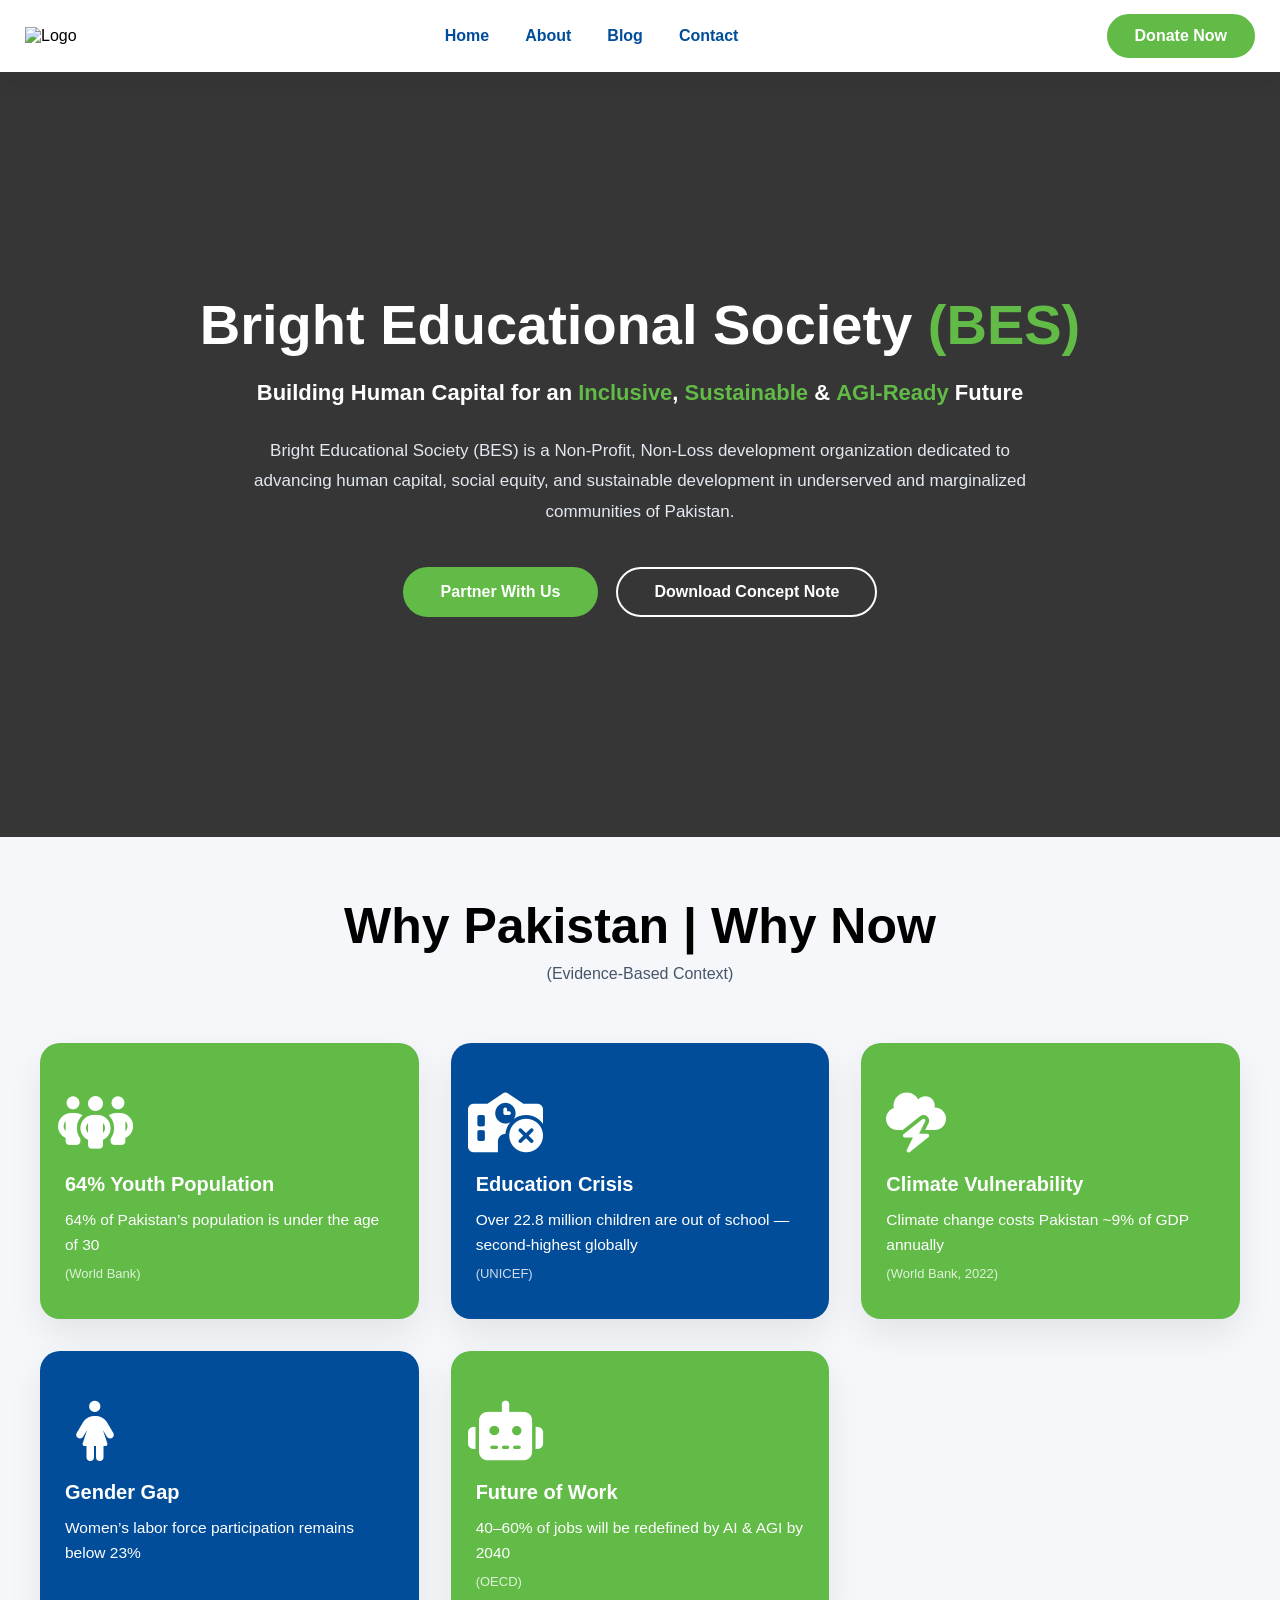
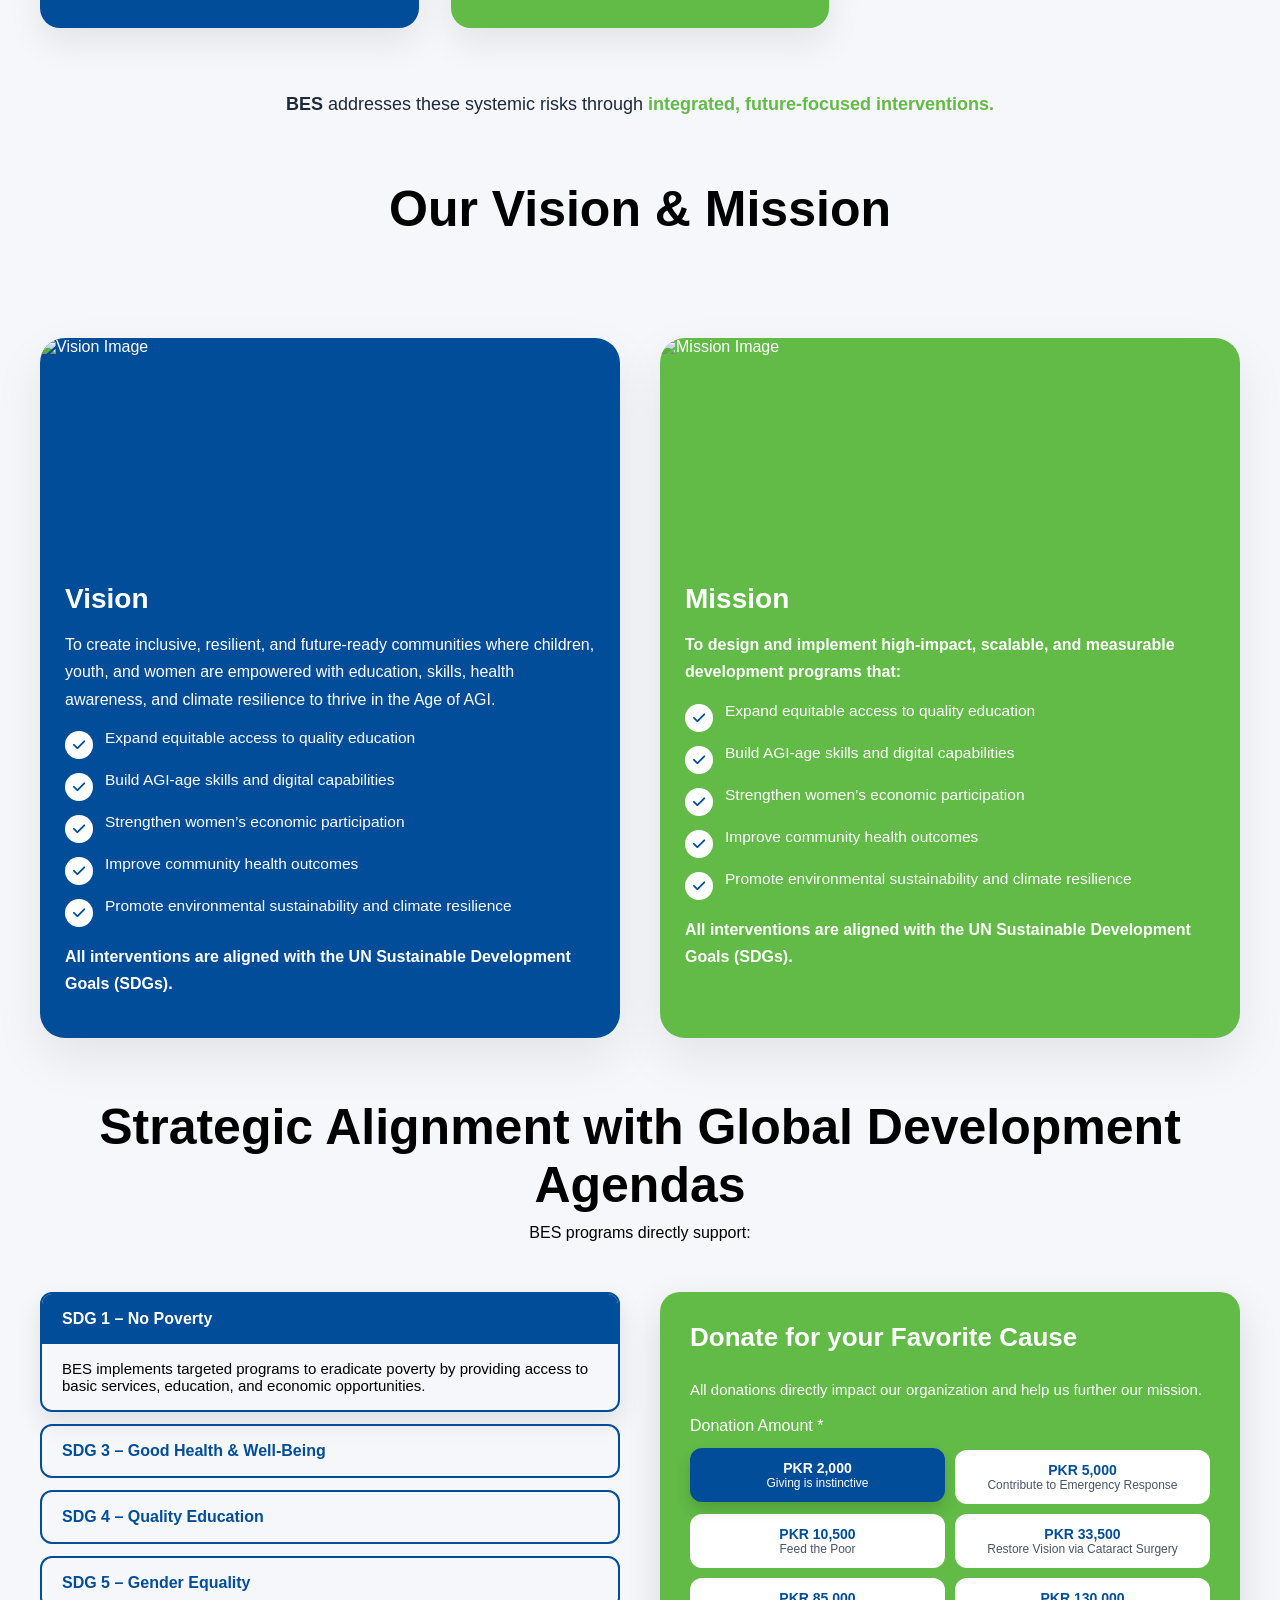
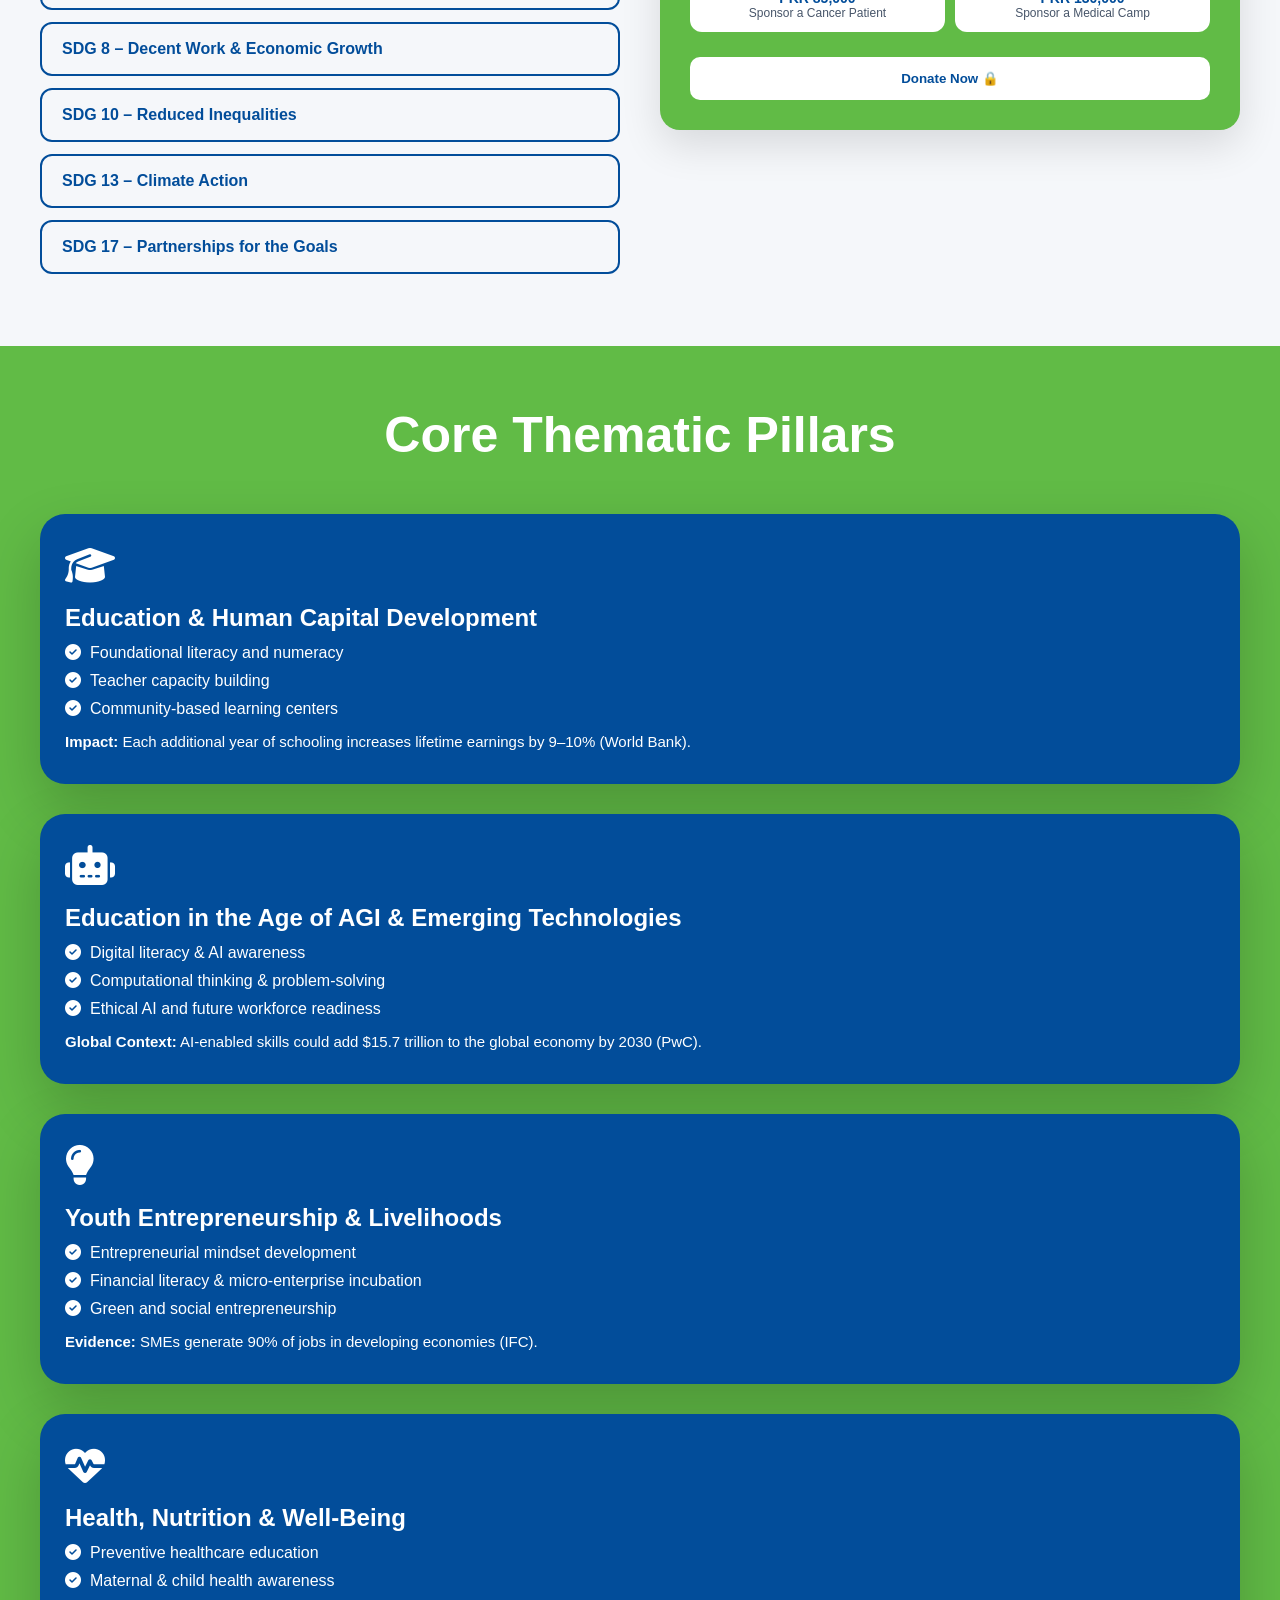
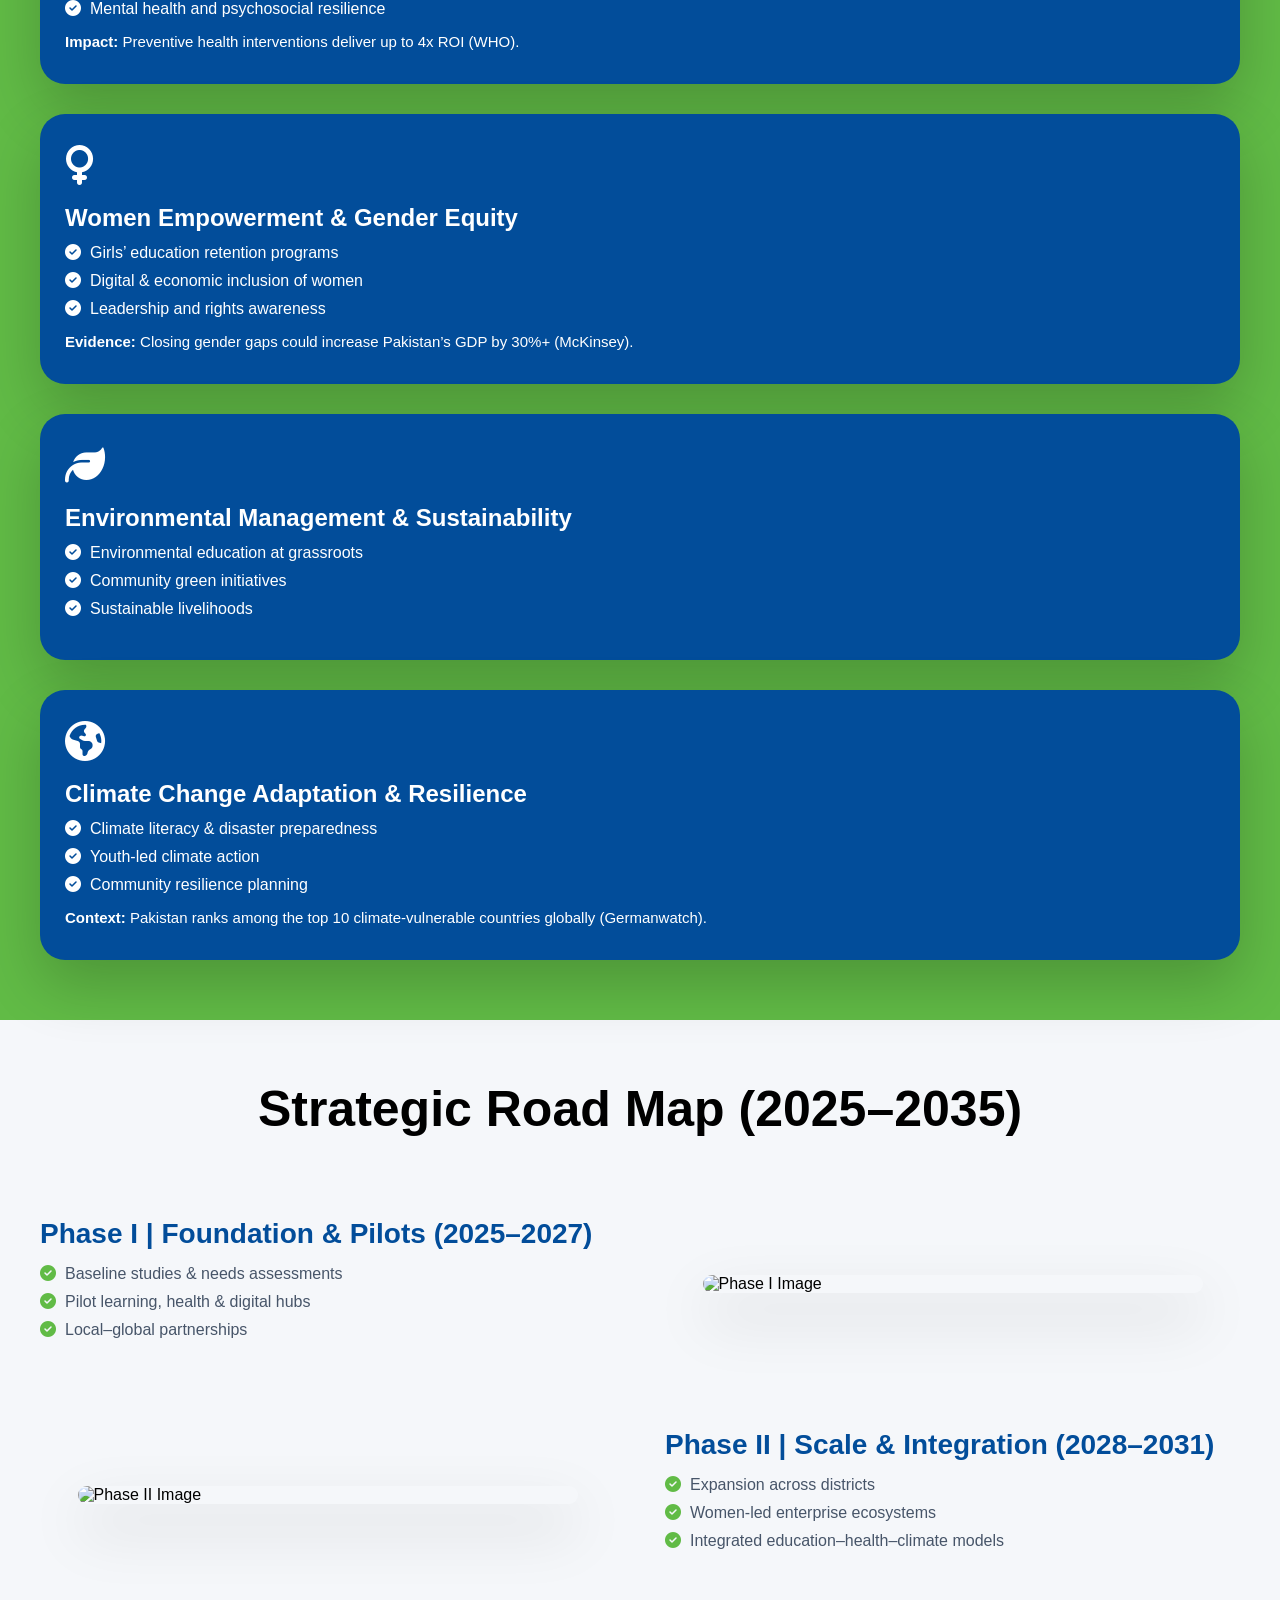
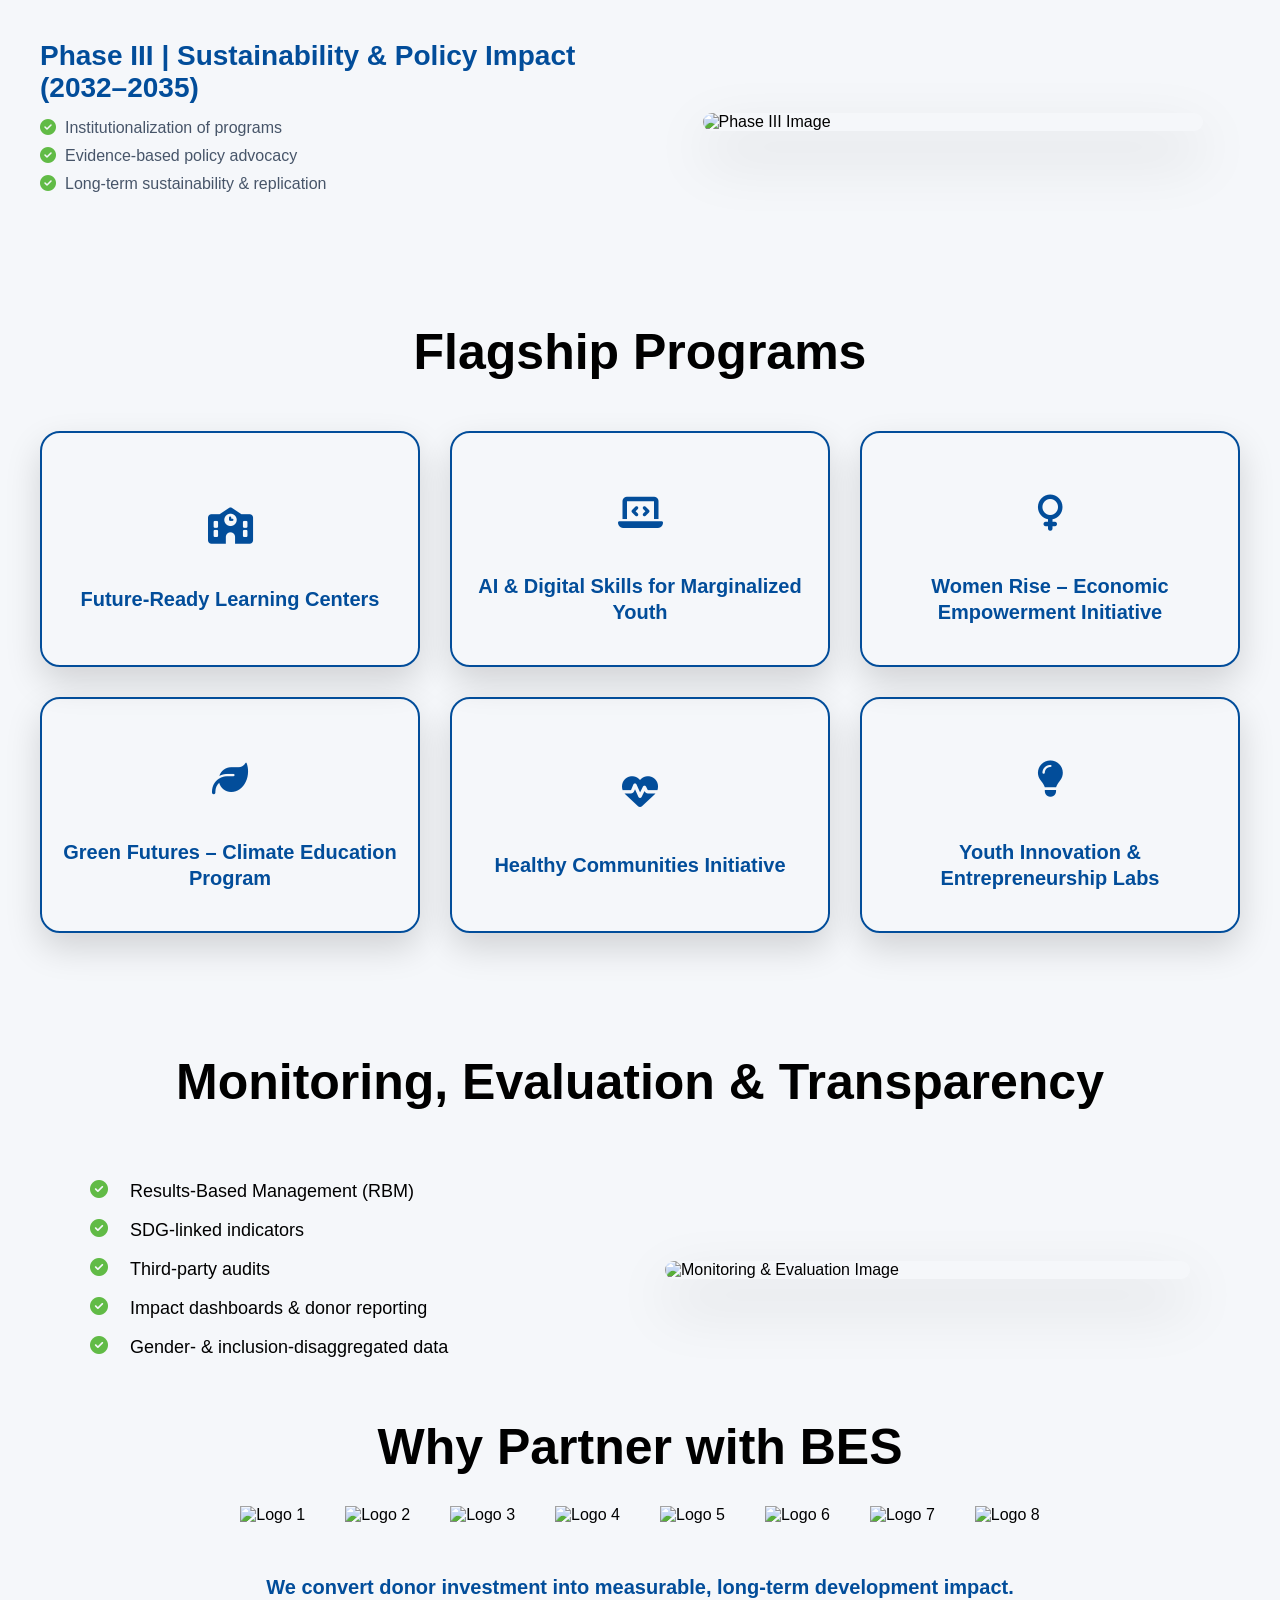
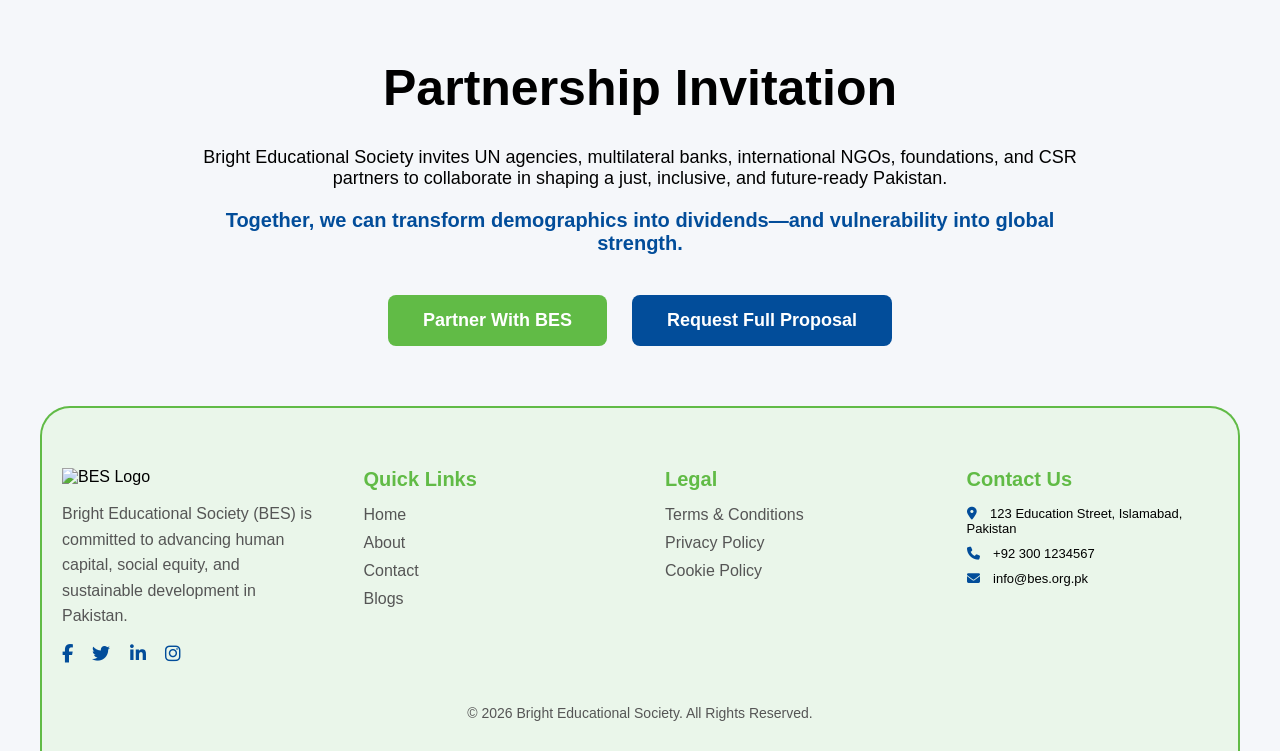
==== commit 05e23877: "Add files via upload" ====
--- a/index.html
+++ b/index.html
@@ -4,1292 +4,672 @@
     <meta charset="UTF-8">
     <meta name="viewport" content="width=device-width, initial-scale=1.0">
     <title>Bright Educational Society | Building Human Capital for Pakistan's Future</title>
-    <link rel="stylesheet" href="https://cdnjs.cloudflare.com/ajax/libs/font-awesome/6.4.0/css/all.min.css">
-    <link href="https://fonts.googleapis.com/css2?family=Inter:wght@300;400;500;600;700&family=Source+Sans+Pro:wght@300;400;600;700&display=swap" rel="stylesheet">
-    <style>
-        :root {
-            --primary-green: #28A745;
-            --secondary-blue: #007BFF;
-            --accent-gold: #FFC107;
-            --dark-gray: #333;
-            --medium-gray: #666;
-            --light-gray: #f8f9fa;
-            --white: #ffffff;
-            --shadow: 0 10px 30px rgba(0, 0, 0, 0.1);
-            --shadow-hover: 0 20px 40px rgba(0, 0, 0, 0.15);
-        }
-        
-        * {
-            margin: 0;
-            padding: 0;
-            box-sizing: border-box;
-        }
-        
-        body {
-            font-family: 'Source Sans Pro', sans-serif;
-            color: var(--dark-gray);
-            line-height: 1.7;
-            font-size: 18px;
-            overflow-x: hidden;
-        }
-        
-        h1, h2, h3, h4 {
-            font-family: 'Inter', sans-serif;
-            font-weight: 700;
-            line-height: 1.3;
-            color: var(--secondary-blue);
-        }
-        
-        .container {
-            width: 100%;
-            max-width: 1300px;
-            margin: 0 auto;
-            padding: 0 30px;
-        }
-        
-        /* Header & Navigation */
-        header {
-            position: fixed;
-            top: 0;
-            left: 0;
-            width: 100%;
-            background-color: rgba(255, 255, 255, 0.98);
-            box-shadow: 0 5px 20px rgba(0, 0, 0, 0.08);
-            z-index: 1000;
-            transition: all 0.3s ease;
-        }
-        
-        .header-container {
-            display: flex;
-            justify-content: space-between;
-            align-items: center;
-            padding: 15px 30px;
-        }
-        
-        .logo {
-            display: flex;
-            align-items: center;
-            gap: 12px;
-        }
-        
-        .logo-icon {
-            width: 50px;
-            height: 50px;
-            background: linear-gradient(135deg, var(--primary-green), var(--secondary-blue));
-            border-radius: 10px;
-            display: flex;
-            align-items: center;
-            justify-content: center;
-            color: white;
-            font-weight: 700;
-            font-size: 22px;
-            box-shadow: 0 4px 12px rgba(40, 167, 69, 0.3);
-        }
-        
-        .logo-text {
-            font-size: 26px;
-            font-weight: 800;
-            color: var(--primary-green);
-        }
-        
-        .logo-text span {
-            color: var(--secondary-blue);
-        }
-        
-        .logo-tagline {
-            font-size: 12px;
-            color: var(--medium-gray);
-            font-weight: 600;
-            letter-spacing: 1px;
-            margin-top: 2px;
-        }
-        
-        nav ul {
-            display: flex;
-            list-style: none;
-            gap: 35px;
-        }
-        
-        nav ul li a {
-            text-decoration: none;
-            color: var(--dark-gray);
-            font-weight: 600;
-            font-size: 16px;
-            transition: all 0.3s;
-            position: relative;
-        }
-        
-        nav ul li a:after {
-            content: '';
-            position: absolute;
-            width: 0;
-            height: 3px;
-            background-color: var(--primary-green);
-            bottom: -5px;
-            left: 0;
-            transition: width 0.3s;
-        }
-        
-        nav ul li a:hover {
-            color: var(--primary-green);
-        }
-        
-        nav ul li a:hover:after {
-            width: 100%;
-        }
-        
-        .mobile-menu-btn {
-            display: none;
-            background: none;
-            border: none;
-            font-size: 26px;
-            color: var(--dark-gray);
-            cursor: pointer;
-        }
-        
-        /* Hero Section */
-        .hero {
-            position: relative;
-            height: 95vh;
-            min-height: 700px;
-            background: linear-gradient(rgba(0, 0, 0, 0.75), rgba(0, 0, 0, 0.6)), url('https://images.unsplash.com/photo-1488521787991-ed7bbaae773c?fm=jpg&q=60&w=3000&auto=format&fit=crop&ixlib=rb-4.1.0&ixid=M3wxMjA3fDB8MHxzZWFyY2h8Mnx8cG9vciUyMGNoaWxkfGVufDB8fDB8fHww');
-            background-size: cover;
-            background-position: center;
-            background-attachment: fixed;
-            display: flex;
-            align-items: center;
-            color: var(--white);
-            margin-top: 80px;
-            overflow: hidden;
-        }
-        
-        .hero-content {
-            max-width: 900px;
-            position: relative;
-            z-index: 2;
-        }
-        
-        .hero h1 {
-            font-size: 3.8rem;
-            color: var(--white);
-            margin-bottom: 25px;
-            line-height: 1.2;
-            text-shadow: 0 2px 10px rgba(0, 0, 0, 0.3);
-        }
-        
-        .hero p {
-            font-size: 1.5rem;
-            margin-bottom: 40px;
-            opacity: 0.95;
-            max-width: 700px;
-        }
-        
-        .btn {
-            display: inline-flex;
-            align-items: center;
-            gap: 10px;
-            padding: 18px 40px;
-            background-color: var(--primary-green);
-            color: var(--white);
-            text-decoration: none;
-            font-weight: 700;
-            border-radius: 8px;
-            transition: all 0.3s;
-            border: none;
-            font-size: 17px;
-            cursor: pointer;
-            box-shadow: 0 5px 15px rgba(40, 167, 69, 0.4);
-        }
-        
-        .btn:hover {
-            background-color: #218838;
-            transform: translateY(-5px);
-            box-shadow: 0 10px 25px rgba(40, 167, 69, 0.5);
-        }
-        
-        .btn-secondary {
-            background-color: transparent;
-            border: 2px solid white;
-            box-shadow: none;
-        }
-        
-        .btn-secondary:hover {
-            background-color: rgba(255, 255, 255, 0.1);
-        }
-        
-        /* Section Styling */
-        section {
-            padding: 100px 0;
-            position: relative;
-        }
-        
-        .section-bg {
-            background-color: var(--light-gray);
-        }
-        
-        .section-title {
-            text-align: center;
-            margin-bottom: 70px;
-        }
-        
-        .section-title h2 {
-            font-size: 2.8rem;
-            margin-bottom: 20px;
-            position: relative;
-            display: inline-block;
-        }
-        
-        .section-title h2:after {
-            content: '';
-            position: absolute;
-            width: 80px;
-            height: 5px;
-            background: linear-gradient(to right, var(--primary-green),var(--primary-green) );
-            bottom: -15px;
-            left: 50%;
-            transform: translateX(-50%);
-            border-radius: 3px;
-        }
-        
-        .section-title p {
-            color: var(--medium-gray);
-            max-width: 800px;
-            margin: 30px auto 0;
-            font-size: 1.2rem;
-        }
-        
-        /* About Section */
-        .about-container {
-            display: grid;
-            grid-template-columns: 1fr 1fr;
-            gap: 60px;
-            align-items: center;
-        }
-        
-        .about-image {
-            border-radius: 15px;
-            overflow: hidden;
-            box-shadow: var(--shadow);
-            height: 500px;
-            background: url('https://images.unsplash.com/photo-1523580494863-6f3031224c94?ixlib=rb-4.0.3&ixid=M3wxMjA3fDB8MHxwaG90by1wYWdlfHx8fGVufDB8fHx8fA%3D%3D&auto=format&fit=crop&w=2070&q=80') center/cover no-repeat;
-        }
-        
-        .about-content {
-            padding-right: 20px;
-        }
-        
-        .about-content h2 {
-            font-size: 2.5rem;
-            margin-bottom: 25px;
-        }
-        
-        /* Stats Section */
-        .stats-container {
-            display: grid;
-            grid-template-columns: repeat(auto-fit, minmax(220px, 1fr));
-            gap: 30px;
-            margin-top: 40px;
-        }
-        
-        .stat-item {
-            text-align: center;
-            padding: 40px 20px;
-            background-color: var(--white);
-            border-radius: 12px;
-            box-shadow: var(--shadow);
-            transition: transform 0.3s, box-shadow 0.3s;
-        }
-        
-        .stat-item:hover {
-            transform: translateY(-10px);
-            box-shadow: var(--shadow-hover);
-        }
-        
-        .stat-icon {
-            font-size: 2.5rem;
-            color: var(--primary-green);
-            margin-bottom: 20px;
-        }
-        
-        .stat-number {
-            font-size: 3.2rem;
-            font-weight: 800;
-            color: var(--secondary-blue);
-            margin-bottom: 10px;
-            line-height: 1;
-        }
-        
-        .stat-label {
-            font-size: 1.1rem;
-            color: var(--dark-gray);
-            font-weight: 700;
-            margin-bottom: 15px;
-        }
-        
-        .stat-source {
-            font-size: 0.9rem;
-            color: var(--medium-gray);
-            font-style: italic;
-        }
-        
-        /* Vision & Mission */
-        .vm-container {
-            display: grid;
-            grid-template-columns: 1fr 1fr;
-            gap: 50px;
-            align-items: start;
-        }
-        
-        .vm-card {
-            background-color: var(--white);
-            border-radius: 15px;
-            overflow: hidden;
-            box-shadow: var(--shadow);
-            height: 100%;
-            transition: transform 0.3s, box-shadow 0.3s;
-        }
-        
-        .vm-card:hover {
-            transform: translateY(-10px);
-            box-shadow: var(--shadow-hover);
-        }
-        
-        .vm-header {
-            padding: 30px;
-            background: linear-gradient(135deg, var(--primary-green),var(--primary-green) );
-            color: white;
-            text-align: center;
-        }
-        
-        .vm-header h3 {
-            color: white;
-            font-size: 1.8rem;
-            margin-bottom: 10px;
-        }
-        
-        .vm-icon {
-            font-size: 3rem;
-            margin-bottom: 20px;
-            opacity: 0.9;
-        }
-        
-        .vm-content {
-            padding: 35px 30px;
-        }
-        
-        /* SDG Section */
-        .sdg-container {
-            display: flex;
-            flex-wrap: wrap;
-            justify-content: center;
-            gap: 20px;
-            margin-top: 50px;
-        }
-        
-        .sdg {
-            width: 85px;
-            height: 85px;
-            border-radius: 50%;
-            background-color: var(--secondary-blue);
-            color: var(--white);
-            display: flex;
-            align-items: center;
-            justify-content: center;
-            font-weight: 800;
-            font-size: 1.6rem;
-            box-shadow: 0 5px 15px rgba(0, 0, 0, 0.1);
-            transition: transform 0.3s, box-shadow 0.3s;
-        }
-        
-        .sdg:hover {
-            transform: scale(1.1);
-            box-shadow: 0 8px 20px rgba(0, 0, 0, 0.15);
-        }
-        
-        /* Pillars Section */
-        .pillars-container {
-            display: grid;
-            grid-template-columns: repeat(auto-fit, minmax(320px, 1fr));
-            gap: 35px;
-            margin-top: 40px;
-        }
-        
-        .pillar-card {
-            background-color: var(--white);
-            border-radius: 15px;
-            overflow: hidden;
-            box-shadow: var(--shadow);
-            transition: transform 0.3s, box-shadow 0.3s;
-            height: 100%;
-        }
-        
-        .pillar-card:hover {
-            transform: translateY(-10px);
-            box-shadow: var(--shadow-hover);
-        }
-        
-        .pillar-image {
-            height: 200px;
-            background-size: cover;
-            background-position: center;
-        }
-        
-        .pillar-content {
-            padding: 30px;
-        }
-        
-        .pillar-content h3 {
-            font-size: 1.5rem;
-            margin-bottom: 15px;
-            display: flex;
-            align-items: center;
-            gap: 10px;
-        }
-        
-        .pillar-icon {
-            color: var(--primary-green);
-            font-size: 1.3rem;
-        }
-        
-        .pillar-evidence {
-            background-color: #f8f9fa;
-            padding: 20px;
-            margin-top: 20px;
-            border-left: 4px solid var(--accent-gold);
-            border-radius: 0 5px 5px 0;
-            font-style: italic;
-        }
-        
-        /* Roadmap */
-        .roadmap-container {
-            position: relative;
-            max-width: 1000px;
-            margin: 80px auto 0;
-        }
-        
-        .roadmap-line {
-            position: absolute;
-            width: 4px;
-            background: linear-gradient(to bottom, var(--primary-green), var(--secondary-blue));
-            top: 0;
-            bottom: 0;
-            left: 50%;
-            transform: translateX(-50%);
-            border-radius: 2px;
-        }
-        
-        .roadmap-item {
-            display: flex;
-            margin-bottom: 70px;
-            position: relative;
-        }
-        
-        .roadmap-item:nth-child(odd) {
-            justify-content: flex-end;
-            padding-right: calc(50% + 40px);
-        }
-        
-        .roadmap-item:nth-child(even) {
-            justify-content: flex-start;
-            padding-left: calc(50% + 40px);
-        }
-        
-        .roadmark-point {
-            position: absolute;
-            width: 24px;
-            height: 24px;
-            background-color: var(--white);
-            border: 5px solid var(--primary-green);
-            border-radius: 50%;
-            top: 30px;
-            left: 50%;
-            transform: translateX(-50%);
-            z-index: 2;
-        }
-        
-        .roadmap-card {
-            background-color: var(--white);
-            border-radius: 15px;
-            padding: 35px;
-            box-shadow: var(--shadow);
-            width: 100%;
-            max-width: 450px;
-            position: relative;
-        }
-        
-        .roadmap-card:after {
-            content: '';
-            position: absolute;
-            width: 20px;
-            height: 20px;
-            background-color: var(--white);
-            top: 35px;
-            transform: rotate(45deg);
-        }
-        
-        .roadmap-item:nth-child(odd) .roadmap-card:after {
-            right: -10px;
-        }
-        
-        .roadmap-item:nth-child(even) .roadmap-card:after {
-            left: -10px;
-        }
-        
-        .roadmap-year {
-            font-weight: 800;
-            color: var(--primary-green);
-            margin-bottom: 15px;
-            font-size: 1.5rem;
-            display: flex;
-            align-items: center;
-            gap: 10px;
-        }
-        
-        .roadmap-year i {
-            color: var(--accent-gold);
-        }
-        
-        /* Partnership Section */
-        .partner-container {
-            display: grid;
-            grid-template-columns: repeat(auto-fit, minmax(300px, 1fr));
-            gap: 35px;
-            margin-top: 40px;
-        }
-        
-        .partner-card {
-            background-color: var(--white);
-            border-radius: 15px;
-            overflow: hidden;
-            box-shadow: var(--shadow);
-            transition: transform 0.3s, box-shadow 0.3s;
-            text-align: center;
-            padding: 40px 30px;
-        }
-        
-        .partner-card:hover {
-            transform: translateY(-10px);
-            box-shadow: var(--shadow-hover);
-        }
-        
-        .partner-icon {
-            width: 80px;
-            height: 80px;
-            margin: 0 auto 25px;
-            background: linear-gradient(135deg, var(--primary-green), var(--secondary-blue));
-            border-radius: 50%;
-            display: flex;
-            align-items: center;
-            justify-content: center;
-            color: white;
-            font-size: 2.2rem;
-        }
-        
-        /* Footer */
-        footer {
-            background: linear-gradient(to right, #1a1a1a, #2d2d2d);
-            color: var(--white);
-            padding: 80px 0 30px;
-        }
-        
-        .footer-container {
-            display: grid;
-            grid-template-columns: 1.5fr repeat(3, 1fr);
-            gap: 50px;
-            margin-bottom: 50px;
-        }
-        
-        .footer-col h3 {
-            color: var(--white);
-            font-size: 1.4rem;
-            margin-bottom: 25px;
-            position: relative;
-            padding-bottom: 10px;
-        }
-        
-        .footer-col h3:after {
-            content: '';
-            position: absolute;
-            width: 50px;
-            height: 3px;
-            background-color: var(--accent-gold);
-            bottom: 0;
-            left: 0;
-        }
-        
-        .footer-logo {
-            font-size: 32px;
-            font-weight: 800;
-            color: var(--primary-green);
-            margin-bottom: 10px;
-        }
-        
-        .footer-logo span {
-            color: var(--secondary-blue);
-        }
-        
-        .footer-tagline {
-            color: #aaa;
-            margin-bottom: 25px;
-            line-height: 1.6;
-        }
-        
-        .footer-links {
-            list-style: none;
-        }
-        
-        .footer-links li {
-            margin-bottom: 15px;
-        }
-        
-        .footer-links li a {
-            color: #bbb;
-            text-decoration: none;
-            transition: color 0.3s;
-            display: flex;
-            align-items: center;
-            gap: 10px;
-        }
-        
-        .footer-links li a:hover {
-            color: var(--accent-gold);
-        }
-        
-        .partner-logos {
-            display: flex;
-            flex-wrap: wrap;
-            gap: 15px;
-            margin-top: 25px;
-        }
-        
-        .partner-logo {
-            background-color: rgba(255, 255, 255, 0.1);
-            padding: 10px 18px;
-            border-radius: 6px;
-            font-weight: 700;
-            font-size: 14px;
-            color: #ddd;
-            transition: all 0.3s;
-        }
-        
-        .partner-logo:hover {
-            background-color: rgba(255, 255, 255, 0.2);
-            transform: translateY(-3px);
-        }
-        
-        .copyright {
-            text-align: center;
-            padding-top: 40px;
-            border-top: 1px solid #444;
-            color: #999;
-            font-size: 0.95rem;
-        }
-        
-        .social-icons {
-            display: flex;
-            gap: 15px;
-            margin-top: 25px;
-        }
-        
-        .social-icon {
-            width: 40px;
-            height: 40px;
-            border-radius: 50%;
-            background-color: rgba(255, 255, 255, 0.1);
-            display: flex;
-            align-items: center;
-            justify-content: center;
-            color: #ddd;
-            text-decoration: none;
-            transition: all 0.3s;
-        }
-        
-        .social-icon:hover {
-            background-color: var(--primary-green);
-            color: white;
-            transform: translateY(-3px);
-        }
-        
-        /* Responsive */
-        @media (max-width: 1200px) {
-            .hero h1 {
-                font-size: 3.2rem;
-            }
-            
-            .about-container, .vm-container {
-                grid-template-columns: 1fr;
-                gap: 50px;
-            }
-            
-            .about-image {
-                height: 400px;
-                order: -1;
-            }
-            
-            .roadmap-line {
-                left: 30px;
-            }
-            
-            .roadmap-item:nth-child(odd), 
-            .roadmap-item:nth-child(even) {
-                padding-left: 70px;
-                padding-right: 0;
-                justify-content: flex-start;
-            }
-            
-            .roadmark-point {
-                left: 30px;
-            }
-            
-            .roadmap-item:nth-child(odd) .roadmap-card:after {
-                left: -10px;
-                right: auto;
-            }
-        }
-        
-        @media (max-width: 992px) {
-            .footer-container {
-                grid-template-columns: repeat(2, 1fr);
-            }
-            
-            .pillars-container {
-                grid-template-columns: repeat(auto-fit, minmax(300px, 1fr));
-            }
-        }
-        
-        @media (max-width: 768px) {
-            .container {
-                padding: 0 20px;
-            }
-           
-            
-            .mobile-menu-btn {
-                display: block;
-            }
-            
-            nav {
-                position: fixed;
-                top: 80px;
-                left: 0;
-                width: 100%;
-                background-color: var(--white);
-                box-shadow: 0 10px 30px rgba(0, 0, 0, 0.1);
-                padding: 20px;
-                display: none;
-                border-top: 2px solid var(--light-gray);
-            }
-            
-            nav.active {
-                display: block;
-            }
-            
-            nav ul {
-                flex-direction: column;
-                gap: 0;
-            }
-            
-            nav ul li {
-                margin: 0 0 15px 0;
-            }
-            
-            .hero {
-                height: auto;
-                min-height: auto;
-                background-attachment: scroll;
-                margin-top: 80px;
-            }
-            .hero h1 {
-                font-size: 2.5rem;
-            }
-            
-            .hero p {
-                font-size: 1.3rem;
-            }
-            
-            .section-title h2 {
-                font-size: 2.2rem;
-            }
-            
-            .stats-container {
-                grid-template-columns: repeat(2, 1fr);
-            }
-        }
-        
-        @media (max-width: 576px) {
-            .hero h1 {
-                font-size: 2.2rem;
-            }
-            
-            .btn {
-                padding: 5px 10px;
-            }
-            
-            section {
-                padding: 70px 0;
-            }
-            
-            .stats-container {
-                grid-template-columns: 1fr;
-            }
-            
-            .footer-container {
-                grid-template-columns: 1fr;
-            }
-            
-            .pillars-container {
-                grid-template-columns: 1fr;
-            }
-        }
-    </style>
+    <link rel="stylesheet" href="https://cdnjs.cloudflare.com/ajax/libs/font-awesome/6.5.1/css/all.min.css"/>
+
+    <link rel="stylesheet" href="style.css">
 </head>
 <body>
-    <!-- Header & Navigation -->
-    <header id="header">
-        <div class="container header-container">
-            <div class="logo">
-                <div class="logo-icon">BES</div>
-                <div>
-                    <div class="logo-text">Bright<span>ES</span></div>
-                    <div class="logo-tagline">HUMAN CAPITAL FOR AGI-READY FUTURE</div>
-                </div>
-            </div>
-            <button class="mobile-menu-btn" id="mobileMenuBtn">
-                <i class="fas fa-bars"></i>
-            </button>
-            <nav id="mainNav">
-                <ul>
-                    <li><a href="#about"><i class="fas fa-info-circle"></i> About</a></li>
-                    <li><a href="#why"><i class="fas fa-chart-line"></i> Why Pakistan</a></li>
-                    <li><a href="#vision"><i class="fas fa-bullseye"></i> Vision & Mission</a></li>
-                    <li><a href="#pillars"><i class="fas fa-columns"></i> Thematic Pillars</a></li>
-                    <li><a href="#roadmap"><i class="fas fa-road"></i> Roadmap</a></li>
-                    <li><a href="#partner" class="btn" style="padding: 12px 25px; font-size: 15px;"><i class="fas fa-handshake"></i> Partner With Us</a></li>
-                </ul>
-            </nav>
-        </div>
-    </header>
-
-    <!-- Hero Section -->
-    <section class="hero">
-        <div class="container hero-content">
-            <h1>Building Human Capital for an Inclusive, Sustainable & AGI-Ready Future</h1>
-            <p>Bright Educational Society (BES) is a Non-Profit, Non-Loss development organization dedicated to advancing human capital, social equity, and sustainable development in underserved and marginalized communities of Pakistan.</p>
-            <div style="display: flex; gap: 20px; margin-top: 30px;">
-                <a href="#partner" class="btn"><i class="fas fa-handshake"></i> Partner With Us</a>
-                <a href="#about" class="btn btn-secondary"><i class="fas fa-play-circle"></i> Learn More</a>
-            </div>
-        </div>
-    </section>
-
-    <!-- About Section -->
-    <section id="about">
-        <div class="container">
-            <div class="about-container">
-                <div class="about-content">
-                    <h2>About Bright Educational Society</h2>
-                    <p style="font-size: 1.2rem; margin-bottom: 25px; color: var(--medium-gray);">In a world transitioning rapidly toward Artificial Intelligence (AI) and Artificial General Intelligence (AGI), BES operates at the intersection of education, technology, health, gender equity, climate resilience, and entrepreneurship—ensuring that vulnerable populations are not excluded from the future economy.</p>
-                    <p style="margin-bottom: 30px;">Our integrated approach combines grassroots implementation with strategic global partnerships to create sustainable, scalable impact aligned with the UN Sustainable Development Goals.</p>
-                    <a href="#pillars" class="btn" style="padding: 15px 35px;"><i class="fas fa-chart-network"></i> Explore Our Programs</a>
-                </div>
-                <div class="about-image"></div>
-            </div>
-        </div>
-    </section>
-
-    <!-- Why Pakistan Section -->
-    <section id="why" class="section-bg">
-        <div class="container">
-            <div class="section-title">
-                <h2>Why Pakistan | Why Now</h2>
-                <p>Evidence-Based Context for Strategic Intervention</p>
-            </div>
-            <div class="stats-container">
-                <div class="stat-item">
-                    <div class="stat-icon"><i class="fas fa-users"></i></div>
-                    <div class="stat-number">64%</div>
-                    <div class="stat-label">Population Under 30</div>
-                    <div class="stat-source">World Bank Demographic Data</div>
-                </div>
-                <div class="stat-item">
-                    <div class="stat-icon"><i class="fas fa-graduation-cap"></i></div>
-                    <div class="stat-number">22.8M</div>
-                    <div class="stat-label">Children Out of School</div>
-                    <div class="stat-source">UNICEF Global Education Monitoring</div>
-                </div>
-                <div class="stat-item">
-                    <div class="stat-icon"><i class="fas fa-leaf"></i></div>
-                    <div class="stat-number">9%</div>
-                    <div class="stat-label">Annual GDP Loss to Climate Change</div>
-                    <div class="stat-source">World Bank, 2022</div>
-                </div>
-                <div class="stat-item">
-                    <div class="stat-icon"><i class="fas fa-female"></i></div>
-                    <div class="stat-number">&lt;23%</div>
-                    <div class="stat-label">Women's Labor Force Participation</div>
-                    <div class="stat-source">Lowest in South Asia Region</div>
-                </div>
-            </div>
-            <div style="text-align: center; margin-top: 60px; padding: 0 20px;">
-                <div style="max-width: 900px; margin: 0 auto; background: linear-gradient(135deg, #f8f9fa, #e9ecef); padding: 35px; border-radius: 15px; box-shadow: 0 5px 20px rgba(0,0,0,0.05);">
-                    <h3 style="color: var(--primary-green); margin-bottom: 15px;"><i class="fas fa-robot"></i> The AGI Imperative</h3>
-                    <p style="font-size: 1.3rem; color: var(--dark-gray);">The global shift toward AI & AGI will redefine 40–60% of existing jobs by 2040 (OECD). BES addresses these systemic risks through integrated, future-focused interventions that prepare Pakistani youth for the economy of tomorrow.</p>
-                </div>
-            </div>
-        </div>
-    </section>
-
-    <!-- Vision & Mission -->
-    <section id="vision">
-        <div class="container">
-            <div class="section-title">
-                <h2>Vision & Mission</h2>
-                <p>Guiding Principles for Transformative Impact</p>
-            </div>
-            <div class="vm-container">
-                <div class="vm-card">
-                    <div class="vm-header">
-                        <div class="vm-icon"><i class="fas fa-eye"></i></div>
-                        <h3>Our Vision</h3>
-                    </div>
-                    <div class="vm-content">
-                        <p>To create inclusive, resilient, and future-ready communities where children, youth, and women are empowered with education, skills, health awareness, and climate resilience to thrive in the Age of AGI.</p>
-                        <div style="margin-top: 25px; padding: 20px; background-color: rgba(40, 167, 69, 0.1); border-radius: 10px;">
-                            <h4 style="color: var(--primary-green); margin-bottom: 10px;"><i class="fas fa-bullseye"></i> AGI-Ready Communities</h4>
-                            <p>Preparing Pakistani youth for the technological transformations that will reshape the global economy by 2040.</p>
-                        </div>
-                    </div>
-                </div>
-                <div class="vm-card">
-                    <div class="vm-header">
-                        <div class="vm-icon"><i class="fas fa-bullseye"></i></div>
-                        <h3>Our Mission</h3>
-                    </div>
-                    <div class="vm-content">
-                        <p>To design and implement high-impact, scalable, and measurable development programs that:</p>
-                        <ul style="margin-top: 20px; padding-left: 20px;">
-                            <li style="margin-bottom: 10px; display: flex; align-items: flex-start; gap: 10px;"><i class="fas fa-check-circle" style="color: var(--primary-green); margin-top: 5px;"></i> Expand equitable access to quality education</li>
-                            <li style="margin-bottom: 10px; display: flex; align-items: flex-start; gap: 10px;"><i class="fas fa-check-circle" style="color: var(--primary-green); margin-top: 5px;"></i> Build AGI-age skills and digital capabilities</li>
-                            <li style="margin-bottom: 10px; display: flex; align-items: flex-start; gap: 10px;"><i class="fas fa-check-circle" style="color: var(--primary-green); margin-top: 5px;"></i> Strengthen women's economic participation</li>
-                            <li style="margin-bottom: 10px; display: flex; align-items: flex-start; gap: 10px;"><i class="fas fa-check-circle" style="color: var(--primary-green); margin-top: 5px;"></i> Improve community health outcomes</li>
-                            <li style="display: flex; align-items: flex-start; gap: 10px;"><i class="fas fa-check-circle" style="color: var(--primary-green); margin-top: 5px;"></i> Promote environmental sustainability and climate resilience</li>
-                        </ul>
-                        <div style="margin-top: 25px; padding: 15px; background-color: rgba(0, 123, 255, 0.1); border-radius: 8px;">
-                            <p style="font-weight: 700; color: var(--secondary-blue);"><i class="fas fa-flag"></i> All interventions are aligned with UN Sustainable Development Goals (SDGs).</p>
-                        </div>
-                    </div>
-                </div>
-            </div>
-        </div>
-    </section>
-
-    <!-- Strategic Alignment -->
-    <!-- <section class="section-bg">
-        <div class="container">
-            <div class="section-title">
-                <h2>Strategic Alignment with Global Development Agendas</h2>
-                <p>BES programs directly support these UN Sustainable Development Goals</p>
-            </div>
-            <div class="sdg-container">
-                <div class="sdg" style="background-color: #E5243B;">1</div>
-                <div class="sdg" style="background-color: #4C9F38;">3</div>
-                <div class="sdg" style="background-color: #C5192D;">4</div>
-                <div class="sdg" style="background-color: #FF3A21;">5</div>
-                <div class="sdg" style="background-color: #A21942;">8</div>
-                <div class="sdg" style="background-color: #FD6925;">10</div>
-                <div class="sdg" style="background-color: #0A97D9;">13</div>
-                <div class="sdg" style="background-color: #19486A;">17</div>
-            </div>
-            <div style="text-align: center; margin-top: 50px;">
-                <p style="max-width: 900px; margin: 0 auto; font-size: 1.2rem; color: var(--medium-gray);">Our integrated programming ensures that interventions in education, health, gender equity, and climate action create synergistic impact, maximizing returns on development investment while building resilient communities.</p>
-            </div>
-        </div>
-    </section> -->
-
-    <!-- Thematic Pillars -->
-    <section id="pillars">
-        <div class="container">
-            <div class="section-title">
-                <h2>Core Thematic Pillars</h2>
-                <p>Integrated approach to human capital development in the AGI era</p>
-            </div>
-            <div class="pillars-container">
-                <div class="pillar-card">
-                    <div class="pillar-image" style="background-image: url('https://media.istockphoto.com/id/535555239/photo/happy-indian-school-children.jpg?s=612x612&w=0&k=20&c=fcpTUHiHJuaeRS-xHJy4oOflwKpBooiPecyewzohvhk=');"></div>
-                    <div class="pillar-content">
-                        <h3><i class="fas fa-graduation-cap pillar-icon"></i> Education & Human Capital Development</h3>
-                        <p>Foundational literacy and numeracy, teacher capacity building, community-based learning centers.</p>
-                        <div class="pillar-evidence">
-                            <strong>Impact Rationale:</strong> Each additional year of schooling increases lifetime earnings by 9–10% (World Bank).
-                        </div>
-                    </div>
-                </div>
-                <div class="pillar-card">
-                    <div class="pillar-image" style="background-image: url('https://images.unsplash.com/photo-1535223289827-42f1e9919769?ixlib=rb-4.0.3&auto=format&fit=crop&w=800&q=80');"></div>
-                    <div class="pillar-content">
-                        <h3><i class="fas fa-robot pillar-icon"></i> Education in the Age of AGI</h3>
-                        <p>Digital literacy & AI awareness, computational thinking & problem-solving, ethical AI and future workforce readiness.</p>
-                        <div class="pillar-evidence">
-                            <strong>Global Context:</strong> AI-enabled skills could add $15.7 trillion to the global economy by 2030 (PwC).
-                        </div>
-                    </div>
-                </div>
-                <div class="pillar-card">
-                    <div class="pillar-image" style="background-image: url('https://images.unsplash.com/photo-1559136555-9303baea8ebd?ixlib=rb-4.0.3&auto=format&fit=crop&w=800&q=80');"></div>
-                    <div class="pillar-content">
-                        <h3><i class="fas fa-briefcase pillar-icon"></i> Youth Entrepreneurship & Livelihoods</h3>
-                        <p>Entrepreneurial mindset development, financial literacy & micro-enterprise incubation, green and social entrepreneurship.</p>
-                        <div class="pillar-evidence">
-                            <strong>Evidence:</strong> SMEs generate 90% of jobs in developing economies (IFC).
-                        </div>
-                    </div>
-                </div>
-                <div class="pillar-card">
-                    <div class="pillar-image" style="background-image: url('https://media.istockphoto.com/id/535555239/photo/happy-indian-school-children.jpg?s=612x612&w=0&k=20&c=fcpTUHiHJuaeRS-xHJy4oOflwKpBooiPecyewzohvhk=');"></div>
-                    <div class="pillar-content">
-                        <h3><i class="fas fa-heartbeat pillar-icon"></i> Health, Nutrition & Well-Being</h3>
-                        <p>Preventive healthcare education, maternal & child health awareness, mental health and psychosocial resilience.</p>
-                        <div class="pillar-evidence">
-                            <strong>Impact:</strong> Preventive health interventions deliver up to 4x return on investment (WHO).
-                        </div>
-                    </div>
-                </div>
-                <div class="pillar-card">
-                    <div class="pillar-image" style="background-image: url('https://images.unsplash.com/photo-1488521787991-ed7bbaae773c?ixlib=rb-4.0.3&auto=format&fit=crop&w=800&q=80');"></div>
-                    <div class="pillar-content">
-                        <h3><i class="fas fa-female pillar-icon"></i> Women Empowerment & Gender Equity</h3>
-                        <p>Girls' education retention programs, digital & economic inclusion of women, leadership and rights awareness.</p>
-                        <div class="pillar-evidence">
-                            <strong>Evidence:</strong> Closing gender gaps could increase Pakistan's GDP by 30%+ (McKinsey).
-                        </div>
-                    </div>
-                </div>
-                <div class="pillar-card">
-                    <div class="pillar-image" style="background-image: url('https://images.unsplash.com/photo-1418065460487-3e41a6c84dc5?ixlib=rb-4.0.3&auto=format&fit=crop&w=800&q=80');"></div>
-                    <div class="pillar-content">
-                        <h3><i class="fas fa-globe-asia pillar-icon"></i> Climate Change Adaptation & Resilience</h3>
-                        <p>Climate literacy & disaster preparedness, youth-led climate action, community resilience planning.</p>
-                        <div class="pillar-evidence">
-                            <strong>Context:</strong> Pakistan ranks among the top 10 climate-vulnerable countries globally (Germanwatch).
-                        </div>
-                    </div>
-                </div>
-            </div>
-        </div>
-    </section>
-
-    <!-- Strategic Roadmap -->
-    <section id="roadmap" class="section-bg">
-        <div class="container">
-            <div class="section-title">
-                <h2>Strategic Road Map (2025–2035)</h2>
-                <p>A decade of measurable impact and sustainable transformation</p>
-            </div>
-            <div class="roadmap-container">
-                <div class="roadmap-line"></div>
-                
-                <div class="roadmap-item">
-                    <div class="roadmark-point"></div>
-                    <div class="roadmap-card">
-                        <div class="roadmap-year"><i class="fas fa-seedling"></i> Phase I | Foundation & Pilots (2025–2027)</div>
-                        <p>Baseline studies & needs assessments, pilot learning, health & digital hubs, local–global partnerships. Establishing proof-of-concept models across 3 provinces.</p>
-                        <div style="margin-top: 20px; display: flex; gap: 15px; flex-wrap: wrap;">
-                            <span style="background-color: rgba(40, 167, 69, 0.1); color: var(--primary-green); padding: 5px 15px; border-radius: 20px; font-size: 0.9rem; font-weight: 600;">Needs Assessment</span>
-                            <span style="background-color: rgba(40, 167, 69, 0.1); color: var(--primary-green); padding: 5px 15px; border-radius: 20px; font-size: 0.9rem; font-weight: 600;">Pilot Hubs</span>
-                            <span style="background-color: rgba(40, 167, 69, 0.1); color: var(--primary-green); padding: 5px 15px; border-radius: 20px; font-size: 0.9rem; font-weight: 600;">Partnership Building</span>
-                        </div>
-                    </div>
-                </div>
-                
-                <div class="roadmap-item">
-                    <div class="roadmark-point"></div>
-                    <div class="roadmap-card">
-                        <div class="roadmap-year"><i class="fas fa-expand-alt"></i> Phase II | Scale & Integration (2028–2031)</div>
-                        <p>Expansion across districts, women-led enterprise ecosystems, integrated education–health–climate models. Scaling to 15 districts with 50+ community hubs.</p>
-                        <div style="margin-top: 20px; display: flex; gap: 15px; flex-wrap: wrap;">
-                            <span style="background-color: rgba(0, 123, 255, 0.1); color: var(--secondary-blue); padding: 5px 15px; border-radius: 20px; font-size: 0.9rem; font-weight: 600;">Multi-District Expansion</span>
-                            <span style="background-color: rgba(0, 123, 255, 0.1); color: var(--secondary-blue); padding: 5px 15px; border-radius: 20px; font-size: 0.9rem; font-weight: 600;">Women's Enterprise</span>
-                            <span style="background-color: rgba(0, 123, 255, 0.1); color: var(--secondary-blue); padding: 5px 15px; border-radius: 20px; font-size: 0.9rem; font-weight: 600;">Integrated Models</span>
-                        </div>
-                    </div>
-                </div>
-                
-                <div class="roadmap-item">
-                    <div class="roadmark-point"></div>
-                    <div class="roadmap-card">
-                        <div class="roadmap-year"><i class="fas fa-university"></i> Phase III | Sustainability & Policy Impact (2032–2035)</div>
-                        <p>Institutionalization of programs, evidence-based policy advocacy, long-term sustainability & replication. National policy integration and South-South knowledge exchange.</p>
-                        <div style="margin-top: 20px; display: flex; gap: 15px; flex-wrap: wrap;">
-                            <span style="background-color: rgba(255, 193, 7, 0.1); color: #b68b00; padding: 5px 15px; border-radius: 20px; font-size: 0.9rem; font-weight: 600;">Policy Advocacy</span>
-                            <span style="background-color: rgba(255, 193, 7, 0.1); color: #b68b00; padding: 5px 15px; border-radius: 20px; font-size: 0.9rem; font-weight: 600;">Institutionalization</span>
-                            <span style="background-color: rgba(255, 193, 7, 0.1); color: #b68b00; padding: 5px 15px; border-radius: 20px; font-size: 0.9rem; font-weight: 600;">Global Replication</span>
-                        </div>
-                    </div>
-                </div>
-            </div>
-        </div>
-    </section>
-
-    <!-- Partnership Section -->
-    <section id="partner">
-        <div class="container">
-            <div class="section-title">
-                <h2>Why Partner with Bright Educational Society</h2>
-                <p>We convert donor investment into measurable, long-term development impact</p>
-            </div>
-            <div class="partner-container">
-                <div class="partner-card">
-                    <div class="partner-icon">
-                        <i class="fas fa-shield-alt"></i>
-                    </div>
-                    <h3>Strong Governance & Accountability</h3>
-                    <p>Results-based management (RBM), SDG-linked indicators, third-party audits, impact dashboards & donor reporting, gender- and inclusion-disaggregated data.</p>
-                </div>
-                <div class="partner-card">
-                    <div class="partner-icon">
-                        <i class="fas fa-users"></i>
-                    </div>
-                    <h3>Community-Embedded Implementation</h3>
-                    <p>Deep community engagement ensuring local ownership, sustainability, and culturally appropriate interventions with measurable grassroots impact.</p>
-                </div>
-                <div class="partner-card">
-                    <div class="partner-icon">
-                        <i class="fas fa-chart-line"></i>
-                    </div>
-                    <h3>Scalable, Evidence-Based Models</h3>
-                    <p>Piloted approaches with proven impact metrics, designed for scalability across Pakistan's diverse regions and aligned with UNDP, World Bank & ADB priorities.</p>
-                </div>
-            </div>
-            <div style="text-align: center; margin-top: 70px; padding: 50px; background: linear-gradient(135deg, var(--secondary-blue), #0056b3); border-radius: 20px; color: white;">
-                <h3 style="color: white; margin-bottom: 20px; font-size: 2.2rem;">Partnership Invitation</h3>
-                <p style="font-size: 1.3rem; max-width: 900px; margin: 0 auto 30px; opacity: 0.95;">Bright Educational Society invites UN agencies, multilateral banks, international NGOs, foundations, and CSR partners to collaborate in shaping a just, inclusive, and future-ready Pakistan. Together, we can transform demographics into dividends—and vulnerability into global strength.</p>
-                <a href="#contact" class="btn" style="padding: 20px 50px; font-size: 18px; background-color: white; color: var(--secondary-blue);"><i class="fas fa-handshake"></i> Become a Development Partner</a>
-            </div>
-        </div>
-    </section>
-
-    <!-- Footer -->
-    <footer>
-        <div class="container">
-            <div class="footer-container">
-                <div class="footer-col">
-                    <div class="footer-logo">Bright<span>ES</span></div>
-                    <div class="footer-tagline">Building Human Capital for an Inclusive, Sustainable & AGI-Ready Future in Pakistan through evidence-based, scalable development interventions.</div>
-                    <div class="social-icons">
-                        <a href="#" class="social-icon"><i class="fab fa-twitter"></i></a>
-                        <a href="#" class="social-icon"><i class="fab fa-linkedin-in"></i></a>
-                        <a href="#" class="social-icon"><i class="fab fa-facebook-f"></i></a>
-                        <a href="#" class="social-icon"><i class="fab fa-youtube"></i></a>
-                        <a href="#" class="social-icon"><i class="fab fa-instagram"></i></a>
-                    </div>
-                </div>
-                <div class="footer-col">
-                    <h3>Flagship Programs</h3>
-                    <ul class="footer-links">
-                        <li><a href="#"><i class="fas fa-chevron-right"></i> Future-Ready Learning Centers</a></li>
-                        <li><a href="#"><i class="fas fa-chevron-right"></i> AI & Digital Skills for Marginalized Youth</a></li>
-                        <li><a href="#"><i class="fas fa-chevron-right"></i> Women Rise – Economic Empowerment Initiative</a></li>
-                        <li><a href="#"><i class="fas fa-chevron-right"></i> Green Futures – Climate Education Program</a></li>
-                        <li><a href="#"><i class="fas fa-chevron-right"></i> Youth Innovation & Entrepreneurship Labs</a></li>
-                    </ul>
-                </div>
-                <div class="footer-col">
-                    <h3>Global Partners</h3>
-                    <div class="partner-logos">
-                        <div class="partner-logo">UNDP</div>
-                        <div class="partner-logo">World Bank</div>
-                        <div class="partner-logo">UNICEF</div>
-                        <div class="partner-logo">UNESCO</div>
-                        <div class="partner-logo">ADB</div>
-                        <div class="partner-logo">GIZ</div>
-                        <div class="partner-logo">DFID</div>
-                        <div class="partner-logo">OECD</div>
-                    </div>
-                    <h3 style="margin-top: 30px;">Contact</h3>
-                    <div style="color: #bbb; margin-top: 15px;">
-                        <p><i class="fas fa-envelope"></i> partnerships@brightes.org</p>
-                        <p><i class="fas fa-phone"></i> +92 51 123 4567</p>
-                        <p><i class="fas fa-map-marker-alt"></i> Islamabad, Pakistan</p>
-                    </div>
-                </div>
-                <div class="footer-col">
-                    <h3>References & Supporting Facts</h3>
-                    <ul class="footer-links">
-                        <li><a href="https://www.worldbank.org" target="_blank"><i class="fas fa-external-link-alt"></i> World Bank – Education, Human Capital & Climate Reports</a></li>
-                        <li><a href="https://www.unicef.org" target="_blank"><i class="fas fa-external-link-alt"></i> UNICEF – Out-of-School Children Data</a></li>
-                        <li><a href="https://www.oecd.org" target="_blank"><i class="fas fa-external-link-alt"></i> OECD – AI, Future of Work & Skills</a></li>
-                        <li><a href="https://www.who.int" target="_blank"><i class="fas fa-external-link-alt"></i> WHO – Preventive Health ROI</a></li>
-                        <li><a href="https://www.pwc.com" target="_blank"><i class="fas fa-external-link-alt"></i> PwC – AI Economic Impact</a></li>
-                        <li><a href="https://www.germanwatch.org" target="_blank"><i class="fas fa-external-link-alt"></i> Germanwatch – Climate Risk Index</a></li>
-                    </ul>
-                </div>
-            </div>
-            <div class="copyright">
-                <p>&copy; 2023 Bright Educational Society (BES). All rights reserved. | Non-Profit, Non-Loss Development Organization Registered in Pakistan.</p>
-                <p style="margin-top: 10px;">Designed for UNDP, World Bank, ADB, UNICEF, UNESCO, GIZ, DFID, and international philanthropic foundations.</p>
-            </div>
-        </div>
-    </footer>
-
-    <script>
-        // Mobile menu toggle
-        document.getElementById('mobileMenuBtn').addEventListener('click', function() {
-            document.getElementById('mainNav').classList.toggle('active');
-        });
-        
-        // Smooth scrolling for anchor links
-        document.querySelectorAll('a[href^="#"]').forEach(anchor => {
-            anchor.addEventListener('click', function(e) {
-                e.preventDefault();
-                
-                const targetId = this.getAttribute('href');
-                if(targetId === '#') return;
-                
-                const targetElement = document.querySelector(targetId);
-                if(targetElement) {
-                    // Close mobile menu if open
-                    document.getElementById('mainNav').classList.remove('active');
-                    
-                    window.scrollTo({
-                        top: targetElement.offsetTop - 90,
-                        behavior: 'smooth'
-                    });
-                }
-            });
-        });
-        
-        // Header scroll effect
-        window.addEventListener('scroll', function() {
-            const header = document.getElementById('header');
-            if (window.scrollY > 100) {
-                header.style.boxShadow = '0 10px 30px rgba(0, 0, 0, 0.1)';
-                header.style.padding = '0';
-            } else {
-                header.style.boxShadow = '0 5px 20px rgba(0, 0, 0, 0.08)';
-            }
-        });
-        
-        // Animation on scroll (basic implementation)
-        const observerOptions = {
-            threshold: 0.1,
-            rootMargin: '0px 0px -50px 0px'
-        };
-        
-        const observer = new IntersectionObserver(function(entries) {
-            entries.forEach(entry => {
-                if (entry.isIntersecting) {
-                    entry.target.style.opacity = '1';
-                    entry.target.style.transform = 'translateY(0)';
-                }
-            });
-        }, observerOptions);
-        
-        // Observe elements for animation
-        document.querySelectorAll('.stat-item, .vm-card, .pillar-card, .roadmap-card, .partner-card').forEach(el => {
-            el.style.opacity = '0';
-            el.style.transform = 'translateY(20px)';
-            el.style.transition = 'opacity 0.5s ease, transform 0.5s ease';
-            observer.observe(el);
-        });
-    </script>
+    
+
+
+<nav class="navbar">
+  <div class="nav-container">
+
+    <!-- LOGO -->
+    <div class="nav-logo">
+      <img src="https://cdn-ehlhnkh.nitrocdn.com/TaFlHRBcnrDqjrnigebKDHrOiRZQJOFy/assets/images/optimized/rev-21253c5/shifafoundation.org/wp-content/uploads/2023/07/shifa-300x104.png" alt="Logo">
+    </div>
+
+    <!-- MENU -->
+    <div class="nav-menu" id="navMenu">
+      <a href="#">Home</a>
+      <a href="#">About</a>
+      <a href="#">Blog</a>
+      <a href="#">Contact</a>
+    </div>
+
+    <!-- BUTTON -->
+    <a href="#" class="nav-btn">Donate Now</a>
+
+    <!-- HAMBURGER -->
+    <div class="hamburger" id="hamburger">
+      <span></span>
+      <span></span>
+      <span></span>
+    </div>
+
+  </div>
+</nav>
+
+<script>
+const hamburger = document.getElementById("hamburger");
+const navMenu = document.getElementById("navMenu");
+
+hamburger.addEventListener("click", () => {
+  navMenu.classList.toggle("active");
+});
+</script>
+
+
+<!-- Hero -->
+ <section class="hero">
+  <div class="hero-overlay"></div>
+
+  <div class="hero-container">
+    <div class="hero-content">
+
+      <h1>
+        Bright Educational Society <span>(BES)</span>
+      </h1>
+
+      <h3>
+        Building Human Capital for an <span>Inclusive</span>, 
+        <span>Sustainable</span> & <span>AGI-Ready</span> Future
+      </h3>
+
+      <p>
+        Bright Educational Society (BES) is a Non-Profit, Non-Loss development organization
+        dedicated to advancing human capital, social equity, and sustainable development
+        in underserved and marginalized communities of Pakistan.
+      </p>
+
+      <div class="hero-buttons">
+        <a href="#" class="btn-primary">Partner With Us</a>
+        <a href="#" class="btn-secondary">Download Concept Note</a>
+      </div>
+
+    </div>
+  </div>
+</section>
+
+
+<!-- Why Chose Us -->
+ <section class="why-section" id="why-pakistan">
+  <div class="why-container">
+
+    <div class="why-header">
+      <h2>Why Pakistan | Why Now</h2>
+      <p>(Evidence-Based Context)</p>
+    </div>
+
+    <div class="why-grid">
+
+      <div class="why-card why-green">
+        <div class="why-icon"><i class="fa-solid fa-people-group"></i></div>
+        <h3>64% Youth Population</h3>
+        <p>64% of Pakistan’s population is under the age of 30 <span>(World Bank)</span></p>
+      </div>
+
+      <div class="why-card why-blue">
+        <div class="why-icon"><i class="fa-solid fa-school-circle-xmark"></i></div>
+        <h3>Education Crisis</h3>
+        <p>Over 22.8 million children are out of school — second-highest globally <span>(UNICEF)</span></p>
+      </div>
+
+      <div class="why-card why-green">
+        <div class="why-icon"><i class="fa-solid fa-cloud-bolt"></i></div>
+        <h3>Climate Vulnerability</h3>
+        <p>Climate change costs Pakistan ~9% of GDP annually <span>(World Bank, 2022)</span></p>
+      </div>
+
+      <div class="why-card why-blue">
+        <div class="why-icon"><i class="fa-solid fa-person-dress"></i></div>
+        <h3>Gender Gap</h3>
+        <p>Women’s labor force participation remains below 23%</p>
+      </div>
+
+      <div class="why-card why-green">
+        <div class="why-icon"><i class="fa-solid fa-robot"></i></div>
+        <h3>Future of Work</h3>
+        <p>40–60% of jobs will be redefined by AI & AGI by 2040 <span>(OECD)</span></p>
+      </div>
+
+    </div>
+
+    <div class="why-footer">
+      <p><strong>BES</strong> addresses these systemic risks through <span>integrated, future-focused interventions.</span></p>
+    </div>
+
+  </div>
+</section>
+
+
+<!-- Vision Mission -->
+ <section class="vision-mission-section" id="vision-mission-section">
+  <div class="vision-mission-container">
+
+    <!-- MAIN HEADING -->
+    <div class="vision-mission-main-heading">
+      <h2>Our Vision & Mission</h2>
+    </div>
+
+    <!-- CARDS ROW -->
+    <div class="vision-mission-cards-row">
+
+      <!-- VISION CARD -->
+      <div class="vision-mission-card vision-mission-vision">
+        <div class="vision-mission-img">
+          <img src="https://i.brecorder.com/wp-content/uploads/2018/10/NGO-pakistan-1024.jpg" alt="Vision Image">
+        </div>
+        <div class="vision-mission-text">
+          <h2>Vision</h2>
+          <p>
+            To create inclusive, resilient, and future-ready communities where children, youth, and women are empowered with education, skills, health awareness, and climate resilience to thrive in the Age of AGI.
+          </p>
+          <ul class="vision-mission-bullets">
+            <li><span class="vision-mission-bullet-icon"><i class="fa-solid fa-check"></i></span> Expand equitable access to quality education</li>
+            <li><span class="vision-mission-bullet-icon"><i class="fa-solid fa-check"></i></span> Build AGI-age skills and digital capabilities</li>
+            <li><span class="vision-mission-bullet-icon"><i class="fa-solid fa-check"></i></span> Strengthen women’s economic participation</li>
+            <li><span class="vision-mission-bullet-icon"><i class="fa-solid fa-check"></i></span> Improve community health outcomes</li>
+            <li><span class="vision-mission-bullet-icon"><i class="fa-solid fa-check"></i></span> Promote environmental sustainability and climate resilience</li>
+          </ul>
+          <p class="vision-mission-footer">
+            All interventions are aligned with the UN Sustainable Development Goals (SDGs).
+          </p>
+        </div>
+      </div>
+
+      <!-- MISSION CARD -->
+      <div class="vision-mission-card vision-mission-mission">
+        <div class="vision-mission-img">
+          <img src="https://media.licdn.com/dms/image/v2/D4D12AQHoxmEWW2qCnA/article-cover_image-shrink_720_1280/article-cover_image-shrink_720_1280/0/1692526994653?e=2147483647&v=beta&t=oqrK85Jmxs5PliML7vfpWxSumbsXymCXKxHHJ92osyk" alt="Mission Image">
+        </div>
+        <div class="vision-mission-text">
+          <h2>Mission</h2>
+          <p class="vision-mission-intro">
+            To design and implement high-impact, scalable, and measurable development programs that:
+          </p>
+          <ul class="vision-mission-bullets">
+            <li><span class="vision-mission-bullet-icon"><i class="fa-solid fa-check"></i></span> Expand equitable access to quality education</li>
+            <li><span class="vision-mission-bullet-icon"><i class="fa-solid fa-check"></i></span> Build AGI-age skills and digital capabilities</li>
+            <li><span class="vision-mission-bullet-icon"><i class="fa-solid fa-check"></i></span> Strengthen women’s economic participation</li>
+            <li><span class="vision-mission-bullet-icon"><i class="fa-solid fa-check"></i></span> Improve community health outcomes</li>
+            <li><span class="vision-mission-bullet-icon"><i class="fa-solid fa-check"></i></span> Promote environmental sustainability and climate resilience</li>
+          </ul>
+          <p class="vision-mission-footer">
+            All interventions are aligned with the UN Sustainable Development Goals (SDGs).
+          </p>
+        </div>
+      </div>
+
+    </div>
+  </div>
+</section>
+ 
+
+<!-- Strategic Section -->
+ <section class="strategic-section" id="strategic-section">
+  <div class="strategic-container">
+
+    <!-- MAIN HEADING -->
+    <div class="strategic-main-heading">
+      <h2>Strategic Alignment with Global Development Agendas</h2>
+      <p>BES programs directly support:</p>
+    </div>
+
+    <div class="strategic-row">
+
+      <!-- LEFT: FAQ / SDG TABS -->
+      <div class="strategic-left">
+
+        <div class="strategic-tab active" data-sdg="1">
+          <button class="strategic-tab-btn active">SDG 1 – No Poverty</button>
+          <div class="strategic-tab-content">
+            <p>BES implements targeted programs to eradicate poverty by providing access to basic services, education, and economic opportunities.</p>
+          </div>
+        </div>
+
+        <div class="strategic-tab" data-sdg="3">
+          <button class="strategic-tab-btn">SDG 3 – Good Health & Well-Being</button>
+          <div class="strategic-tab-content">
+            <p>We promote health awareness, community clinics, and preventive healthcare programs to ensure well-being for all.</p>
+          </div>
+        </div>
+
+        <div class="strategic-tab" data-sdg="4">
+          <button class="strategic-tab-btn">SDG 4 – Quality Education</button>
+          <div class="strategic-tab-content">
+            <p>BES ensures equitable access to quality education, scholarships, and digital learning resources for underserved children.</p>
+          </div>
+        </div>
+
+        <div class="strategic-tab" data-sdg="5">
+          <button class="strategic-tab-btn">SDG 5 – Gender Equality</button>
+          <div class="strategic-tab-content">
+            <p>We empower women through skills training, economic programs, and leadership initiatives to achieve gender equality.</p>
+          </div>
+        </div>
+
+        <div class="strategic-tab" data-sdg="8">
+          <button class="strategic-tab-btn">SDG 8 – Decent Work & Economic Growth</button>
+          <div class="strategic-tab-content">
+            <p>Our programs foster entrepreneurship, vocational skills, and sustainable economic growth opportunities.</p>
+          </div>
+        </div>
+
+        <div class="strategic-tab" data-sdg="10">
+          <button class="strategic-tab-btn">SDG 10 – Reduced Inequalities</button>
+          <div class="strategic-tab-content">
+            <p>BES targets marginalized communities to reduce social and economic inequalities across Pakistan.</p>
+          </div>
+        </div>
+
+        <div class="strategic-tab" data-sdg="13">
+          <button class="strategic-tab-btn">SDG 13 – Climate Action</button>
+          <div class="strategic-tab-content">
+            <p>We promote climate resilience through awareness campaigns, sustainable practices, and disaster preparedness programs.</p>
+          </div>
+        </div>
+
+        <div class="strategic-tab" data-sdg="17">
+          <button class="strategic-tab-btn">SDG 17 – Partnerships for the Goals</button>
+          <div class="strategic-tab-content">
+            <p>BES collaborates with governments, NGOs, and international organizations to strengthen partnerships for sustainable development.</p>
+          </div>
+        </div>
+
+      </div>
+
+      <!-- RIGHT: DONATION CARD -->
+      <div class="strategic-right">
+        <div class="donation-card">
+          <h2>Donate for your Favorite Cause</h2>
+          <p>All donations directly impact our organization and help us further our mission.</p>
+
+          <label>Donation Amount *</label>
+          <div class="donation-options">
+            <button class="donation-btn active" data-amount="2000">PKR 2,000<br><span>Giving is instinctive</span></button>
+            <button class="donation-btn" data-amount="5000">PKR 5,000<br><span>Contribute to Emergency Response</span></button>
+            <button class="donation-btn" data-amount="10500">PKR 10,500<br><span>Feed the Poor</span></button>
+            <button class="donation-btn" data-amount="33500">PKR 33,500<br><span>Restore Vision via Cataract Surgery</span></button>
+            <button class="donation-btn" data-amount="85000">PKR 85,000<br><span>Sponsor a Cancer Patient</span></button>
+            <button class="donation-btn" data-amount="130000">PKR 130,000<br><span>Sponsor a Medical Camp</span></button>
+          </div>
+
+          <button class="donate-now-btn">Donate Now 🔒</button>
+        </div>
+      </div>
+
+    </div>
+  </div>
+</section>
+
+<script>
+// FAQ Tabs
+const tabs = document.querySelectorAll('.strategic-tab-btn');
+tabs.forEach(btn => {
+  btn.addEventListener('click', () => {
+    tabs.forEach(b => b.parentElement.classList.remove('active'));
+    tabs.forEach(b => b.classList.remove('active'));
+    btn.parentElement.classList.add('active');
+    btn.classList.add('active');
+  });
+});
+
+// Donation selection
+const donationBtns = document.querySelectorAll('.donation-btn');
+
+donationBtns.forEach(btn=>{
+  btn.addEventListener('click',()=>{
+    donationBtns.forEach(b=>b.classList.remove('active'));
+    btn.classList.add('active');
+  });
+});
+
+// On load, first tab & first donation active
+window.addEventListener('load',()=>{
+  const firstTab = document.querySelector('.strategic-tab');
+  firstTab.classList.add('active');
+  firstTab.querySelector('.strategic-tab-btn').classList.add('active');
+
+  const firstDonation = document.querySelector('.donation-btn');
+  firstDonation.classList.add('active');
+});
+</script>
+
+
+<!-- Core Pillars -->
+ <section class="core-pillars-section" id="core-pillars-section">
+  <div class="core-pillars-container">
+
+    <!-- MAIN HEADING -->
+    <div class="core-pillars-main-heading">
+      <h2>Core Thematic Pillars</h2>
+    </div>
+
+    <!-- CARDS -->
+    <div class="core-pillars-cards">
+
+      <!-- 1. Education & Human Capital Development -->
+      <div class="core-pillars-card">
+        <div class="core-pillars-icon"><i class="fa-solid fa-graduation-cap"></i></div>
+        <h2>Education & Human Capital Development</h2>
+        <ul>
+          <li>Foundational literacy and numeracy</li>
+          <li>Teacher capacity building</li>
+          <li>Community-based learning centers</li>
+        </ul>
+        <p><strong>Impact:</strong> Each additional year of schooling increases lifetime earnings by 9–10% (World Bank).</p>
+      </div>
+
+      <!-- 2. Education in the Age of AGI & Emerging Technologies -->
+      <div class="core-pillars-card">
+        <div class="core-pillars-icon"><i class="fa-solid fa-robot"></i></div>
+        <h2>Education in the Age of AGI & Emerging Technologies</h2>
+        <ul>
+          <li>Digital literacy & AI awareness</li>
+          <li>Computational thinking & problem-solving</li>
+          <li>Ethical AI and future workforce readiness</li>
+        </ul>
+        <p><strong>Global Context:</strong> AI-enabled skills could add $15.7 trillion to the global economy by 2030 (PwC).</p>
+      </div>
+
+      <!-- 3. Youth Entrepreneurship & Livelihoods -->
+      <div class="core-pillars-card">
+        <div class="core-pillars-icon"><i class="fa-solid fa-lightbulb"></i></div>
+        <h2>Youth Entrepreneurship & Livelihoods</h2>
+        <ul>
+          <li>Entrepreneurial mindset development</li>
+          <li>Financial literacy & micro-enterprise incubation</li>
+          <li>Green and social entrepreneurship</li>
+        </ul>
+        <p><strong>Evidence:</strong> SMEs generate 90% of jobs in developing economies (IFC).</p>
+      </div>
+
+      <!-- 4. Health, Nutrition & Well-Being -->
+      <div class="core-pillars-card">
+        <div class="core-pillars-icon"><i class="fa-solid fa-heart-pulse"></i></div>
+        <h2>Health, Nutrition & Well-Being</h2>
+        <ul>
+          <li>Preventive healthcare education</li>
+          <li>Maternal & child health awareness</li>
+          <li>Mental health and psychosocial resilience</li>
+        </ul>
+        <p><strong>Impact:</strong> Preventive health interventions deliver up to 4x ROI (WHO).</p>
+      </div>
+
+      <!-- 5. Women Empowerment & Gender Equity -->
+      <div class="core-pillars-card">
+        <div class="core-pillars-icon"><i class="fa-solid fa-venus"></i></div>
+        <h2>Women Empowerment & Gender Equity</h2>
+        <ul>
+          <li>Girls’ education retention programs</li>
+          <li>Digital & economic inclusion of women</li>
+          <li>Leadership and rights awareness</li>
+        </ul>
+        <p><strong>Evidence:</strong> Closing gender gaps could increase Pakistan’s GDP by 30%+ (McKinsey).</p>
+      </div>
+
+      <!-- 6. Environmental Management & Sustainability -->
+      <div class="core-pillars-card">
+        <div class="core-pillars-icon"><i class="fa-solid fa-leaf"></i></div>
+        <h2>Environmental Management & Sustainability</h2>
+        <ul>
+          <li>Environmental education at grassroots</li>
+          <li>Community green initiatives</li>
+          <li>Sustainable livelihoods</li>
+        </ul>
+      </div>
+
+      <!-- 7. Climate Change Adaptation & Resilience -->
+      <div class="core-pillars-card">
+        <div class="core-pillars-icon"><i class="fa-solid fa-earth-americas"></i></div>
+        <h2>Climate Change Adaptation & Resilience</h2>
+        <ul>
+          <li>Climate literacy & disaster preparedness</li>
+          <li>Youth-led climate action</li>
+          <li>Community resilience planning</li>
+        </ul>
+        <p><strong>Context:</strong> Pakistan ranks among the top 10 climate-vulnerable countries globally (Germanwatch).</p>
+      </div>
+
+    </div>
+  </div>
+</section>
+
+
+<!-- Roadmap -->
+<section class="roadmap-phases-section" id="roadmap-phases-section">
+  <div class="roadmap-phases-container">
+
+    <!-- MAIN HEADING -->
+    <div class="roadmap-phases-heading">
+      <h2>Strategic Road Map (2025–2035)</h2>
+    </div>
+
+    <!-- Phase I -->
+    <div class="roadmap-phase roadmap-phase-left">
+      <div class="roadmap-phase-content">
+        <h2>Phase I | Foundation & Pilots (2025–2027)</h2>
+        <ul>
+          <li>Baseline studies & needs assessments</li>
+          <li>Pilot learning, health & digital hubs</li>
+          <li>Local–global partnerships</li>
+        </ul>
+      </div>
+      <div class="roadmap-phase-image">
+        <img src="https://www.shutterstock.com/shutterstock/videos/3695639603/thumb/1.jpg?ip=x480" alt="Phase I Image">
+      </div>
+    </div>
+
+    <!-- Phase II -->
+    <div class="roadmap-phase roadmap-phase-right">
+      <div class="roadmap-phase-content">
+        <h2>Phase II | Scale & Integration (2028–2031)</h2>
+        <ul>
+          <li>Expansion across districts</li>
+          <li>Women-led enterprise ecosystems</li>
+          <li>Integrated education–health–climate models</li>
+        </ul>
+      </div>
+      <div class="roadmap-phase-image">
+        <img src="https://www.shutterstock.com/shutterstock/videos/3856191489/thumb/1.jpg?ip=x480" alt="Phase II Image">
+      </div>
+    </div>
+
+    <!-- Phase III -->
+    <div class="roadmap-phase roadmap-phase-left">
+      <div class="roadmap-phase-content">
+        <h2>Phase III | Sustainability & Policy Impact (2032–2035)</h2>
+        <ul>
+          <li>Institutionalization of programs</li>
+          <li>Evidence-based policy advocacy</li>
+          <li>Long-term sustainability & replication</li>
+        </ul>
+      </div>
+      <div class="roadmap-phase-image">
+        <img src="https://t3.ftcdn.net/jpg/02/57/33/36/360_F_257333663_FHp4HTrqCC6BBHnEJRSe3wno6DzTUIAZ.jpg" alt="Phase III Image">
+      </div>
+    </div>
+
+  </div>
+</section>
+
+<!-- Flag Ship -->
+ <section class="flagship-section" id="flagship-section">
+  <div class="flagship-container">
+
+    <!-- MAIN HEADING -->
+    <div class="flagship-heading">
+      <h2>Flagship Programs</h2>
+    </div>
+
+    <!-- CARDS GRID -->
+    <div class="flagship-grid">
+
+      <div class="flagship-card">
+        <div class="flagship-icon"><i class="fa-solid fa-school"></i></div>
+        <h2>Future-Ready Learning Centers</h2>
+      </div>
+
+      <div class="flagship-card">
+        <div class="flagship-icon"><i class="fa-solid fa-laptop-code"></i></div>
+        <h2>AI & Digital Skills for Marginalized Youth</h2>
+      </div>
+
+      <div class="flagship-card">
+        <div class="flagship-icon"><i class="fa-solid fa-venus"></i></div>
+        <h2>Women Rise – Economic Empowerment Initiative</h2>
+      </div>
+
+      <div class="flagship-card">
+        <div class="flagship-icon"><i class="fa-solid fa-leaf"></i></div>
+        <h2>Green Futures – Climate Education Program</h2>
+      </div>
+
+      <div class="flagship-card">
+        <div class="flagship-icon"><i class="fa-solid fa-heart-pulse"></i></div>
+        <h2>Healthy Communities Initiative</h2>
+      </div>
+
+      <div class="flagship-card">
+        <div class="flagship-icon"><i class="fa-solid fa-lightbulb"></i></div>
+        <h2>Youth Innovation & Entrepreneurship Labs</h2>
+      </div>
+
+    </div>
+  </div>
+</section>
+
+<!-- Met Container -->
+<section class="met-section" id="met-section">
+  <div class="met-container">
+
+    <!-- HEADING -->
+    <div class="met-heading">
+      <h2>Monitoring, Evaluation & Transparency</h2>
+    </div>
+
+    <div class="met-content">
+      <!-- BULLETS -->
+      <div class="met-list">
+        <ul>
+          <li><i class="fa-solid fa-circle-check"></i> Results-Based Management (RBM)</li>
+          <li><i class="fa-solid fa-circle-check"></i> SDG-linked indicators</li>
+          <li><i class="fa-solid fa-circle-check"></i> Third-party audits</li>
+          <li><i class="fa-solid fa-circle-check"></i> Impact dashboards & donor reporting</li>
+          <li><i class="fa-solid fa-circle-check"></i> Gender- & inclusion-disaggregated data</li>
+        </ul>
+      </div>
+
+      <!-- IMAGE -->
+      <div class="met-image">
+        <img src="https://videocdn.cdnpk.net/videos/a877add0-f544-50de-a800-1d2f260f7f8e/horizontal/thumbnails/large.jpg?semt=ais_hybrid&item_id=5856068&w=740&q=80" alt="Monitoring & Evaluation Image">
+      </div>
+    </div>
+
+  </div>
+</section>
+
+<!-- Partner Section -->
+<section class="partner-section" id="partner-section">
+  <div class="partner-container">
+
+    <!-- HEADING -->
+    <div class="partner-heading">
+      <h2>Why Partner with BES</h2>
+    </div>
+
+
+    <!-- LOGOS -->
+    <div class="partner-logos">
+      <img src="https://cdn-ehlhnkh.nitrocdn.com/TaFlHRBcnrDqjrnigebKDHrOiRZQJOFy/assets/images/optimized/rev-21253c5/shifafoundation.org/wp-content/uploads/2025/11/22.png" alt="Logo 1">
+      <img src="https://cdn-ehlhnkh.nitrocdn.com/TaFlHRBcnrDqjrnigebKDHrOiRZQJOFy/assets/images/optimized/rev-21253c5/shifafoundation.org/wp-content/uploads/2025/11/21.png" alt="Logo 2">
+      <img src="https://cdn-ehlhnkh.nitrocdn.com/TaFlHRBcnrDqjrnigebKDHrOiRZQJOFy/assets/images/optimized/rev-21253c5/shifafoundation.org/wp-content/uploads/2025/11/27.png" alt="Logo 3">
+      <img src="https://cdn-ehlhnkh.nitrocdn.com/TaFlHRBcnrDqjrnigebKDHrOiRZQJOFy/assets/images/optimized/rev-21253c5/shifafoundation.org/wp-content/uploads/2025/11/25.png" alt="Logo 4">
+      <img src="https://cdn-ehlhnkh.nitrocdn.com/TaFlHRBcnrDqjrnigebKDHrOiRZQJOFy/assets/images/optimized/rev-21253c5/shifafoundation.org/wp-content/uploads/2025/11/23.jpg" alt="Logo 5">
+      <img src="https://cdn-ehlhnkh.nitrocdn.com/TaFlHRBcnrDqjrnigebKDHrOiRZQJOFy/assets/images/optimized/rev-21253c5/shifafoundation.org/wp-content/uploads/2025/11/24.png" alt="Logo 6">
+      <img src="https://cdn-ehlhnkh.nitrocdn.com/TaFlHRBcnrDqjrnigebKDHrOiRZQJOFy/assets/images/optimized/rev-21253c5/shifafoundation.org/wp-content/uploads/2025/11/34.png" alt="Logo 7">
+      <img src="https://cdn-ehlhnkh.nitrocdn.com/TaFlHRBcnrDqjrnigebKDHrOiRZQJOFy/assets/images/optimized/rev-21253c5/shifafoundation.org/wp-content/uploads/2025/11/36.png" alt="Logo 8">
+    </div>
+
+    <!-- BOLD LINE -->
+    <div class="partner-boldline">
+      <p>We convert donor investment into measurable, long-term development impact.</p>
+    </div>
+
+  </div>
+</section>
+
+<!-- Partnership CTA -->
+ <section class="cta-section" id="cta-section">
+  <div class="cta-container">
+
+    <!-- HEADING -->
+    <div class="cta-heading">
+      <h2>Partnership Invitation</h2>
+    </div>
+
+    <!-- CONTENT -->
+    <div class="cta-content">
+      <p>Bright Educational Society invites UN agencies, multilateral banks, international NGOs, foundations, and CSR partners to collaborate in shaping a just, inclusive, and future-ready Pakistan.</p>
+      <p class="cta-closing">Together, we can transform demographics into dividends—and vulnerability into global strength.</p>
+    </div>
+
+    <!-- CTA BUTTONS -->
+    <div class="cta-buttons">
+      <a href="#" class="cta-btn primary-btn">Partner With BES</a>
+      <a href="#" class="cta-btn secondary-btn">Request Full Proposal</a>
+    </div>
+
+  </div>
+</section>
+
+
+<footer class="footer-section">
+  <div class="footer-container">
+
+    <!-- FIRST COLUMN: Logo + Text + Social -->
+    <div class="footer-col footer-about">
+      <img src="https://cdn-ehlhnkh.nitrocdn.com/TaFlHRBcnrDqjrnigebKDHrOiRZQJOFy/assets/images/optimized/rev-21253c5/shifafoundation.org/wp-content/uploads/2023/07/shifa-300x104.png" alt="BES Logo" class="footer-logo">
+      <p>Bright Educational Society (BES) is committed to advancing human capital, social equity, and sustainable development in Pakistan.</p>
+      <div class="footer-social">
+        <a href="#"><i class="fa-brands fa-facebook-f"></i></a>
+        <a href="#"><i class="fa-brands fa-twitter"></i></a>
+        <a href="#"><i class="fa-brands fa-linkedin-in"></i></a>
+        <a href="#"><i class="fa-brands fa-instagram"></i></a>
+      </div>
+    </div>
+
+    <!-- SECOND COLUMN: Quick Links -->
+    <div class="footer-col footer-links">
+      <h3>Quick Links</h3>
+      <ul>
+        <li><a href="#">Home</a></li>
+        <li><a href="#">About</a></li>
+        <li><a href="#">Contact</a></li>
+        <li><a href="#">Blogs</a></li>
+      </ul>
+    </div>
+
+    <!-- THIRD COLUMN: Legal -->
+    <div class="footer-col footer-legal">
+      <h3>Legal</h3>
+      <ul>
+        <li><a href="#">Terms & Conditions</a></li>
+        <li><a href="#">Privacy Policy</a></li>
+        <li><a href="#">Cookie Policy</a></li>
+      </ul>
+    </div>
+
+    <!-- FOURTH COLUMN: Contact Us -->
+    <div class="footer-col footer-contact">
+      <h3>Contact Us</h3>
+      <ul>
+        <li><i class="fa-solid fa-location-dot"></i> 123 Education Street, Islamabad, Pakistan</li>
+        <li><i class="fa-solid fa-phone"></i> +92 300 1234567</li>
+        <li><i class="fa-solid fa-envelope"></i> info@bes.org.pk</li>
+      </ul>
+    </div>
+
+  </div>
+
+  <!-- COPYRIGHT LINE -->
+  <div class="footer-bottom">
+    <p>&copy; 2026 Bright Educational Society. All Rights Reserved.</p>
+  </div>
+</footer>
+
+
 </body>
 </html>
--- a/style.css
+++ b/style.css
@@ -0,0 +1,1455 @@
+:root{
+  --green:#61bb46;
+  --blue:#024d9a;
+  --white:#ffffff;
+}
+
+*{
+  margin:0;
+  padding:0;
+  box-sizing:border-box;
+  font-family: "Segoe UI", sans-serif;
+}
+
+body{
+  background:#f5f7fa;
+}
+
+/* ===== NAVBAR ===== */
+.navbar{
+  width:100%;
+  background:var(--white);
+  box-shadow:0 6px 25px rgba(0,0,0,0.08);
+  position:sticky;
+  top:0;
+  z-index:999;
+}
+
+.nav-container{
+  max-width:1300px;
+  margin:auto;
+  padding:14px 25px;
+  display:flex;
+  align-items:center;
+  justify-content:space-between;
+}
+
+/* LOGO */
+.nav-logo img{
+  height:60px;
+}
+
+/* MENU */
+.nav-menu{
+  display:flex;
+  gap:36px;
+}
+
+.nav-menu a{
+  text-decoration:none;
+  color:var(--blue);
+  font-size:16px;
+  font-weight:600;
+  position:relative;
+  transition:.3s;
+}
+
+.nav-menu a::after{
+  content:"";
+  position:absolute;
+  left:0;
+  bottom:-6px;
+  width:0;
+  height:3px;
+  background:var(--green);
+  transition:.3s;
+}
+
+.nav-menu a:hover{
+  color:var(--green);
+}
+
+.nav-menu a:hover::after{
+  width:100%;
+}
+
+/* BUTTON */
+.nav-btn{
+  padding:11px 26px;
+  background:var(--green);
+  color:#fff;
+  border-radius:40px;
+  text-decoration:none;
+  font-weight:700;
+  border:2px solid var(--green);
+  transition:.3s;
+}
+
+.nav-btn:hover{
+  background:var(--blue);
+  border-color:var(--blue);
+}
+
+/* HAMBURGER */
+.hamburger{
+  display:none;
+  flex-direction:column;
+  gap:6px;
+  cursor:pointer;
+}
+
+.hamburger span{
+  width:26px;
+  height:3px;
+  background:var(--blue);
+  border-radius:5px;
+}
+
+/* ===== MOBILE ===== */
+@media(max-width:900px){
+  .nav-menu{
+    position:absolute;
+    top:100%;
+    left:0;
+    width:100%;
+    background:#fff;
+    flex-direction:column;
+    align-items:center;
+    gap:22px;
+    padding:30px 0;
+    display:none;
+    box-shadow:0 18px 35px rgba(0,0,0,.1);
+  }
+
+  .nav-menu.active{
+    display:flex;
+    animation:slideDown .3s ease;
+  }
+
+  .nav-btn{
+    display:none;
+  }
+
+  .hamburger{
+    display:flex;
+  }
+}
+
+@keyframes slideDown{
+  from{opacity:0; transform:translateY(-15px);}
+  to{opacity:1; transform:translateY(0);}
+}
+
+/* Hero */
+/* HERO SECTION */
+.hero{
+  position:relative;
+  width:100%;
+  min-height:85vh;
+  background:url("https://img.freepik.com/free-photo/diverse-people-refugee-camps_23-2151561512.jpg?semt=ais_hybrid&w=740&q=80") center/cover no-repeat;
+  display:flex;
+  align-items:center;
+  justify-content:center;
+}
+
+/* OVERLAY */
+.hero-overlay{
+  position:absolute;
+  inset:0;
+  background:rgba(0, 0, 0, 0.78);
+}
+
+/* CONTENT */
+.hero-container{
+  position:relative;
+  max-width:1200px;
+  padding:0 20px;
+  text-align:center;
+  color:#fff;
+}
+
+.hero-content h1{
+  font-size:56px;
+  font-weight:800;
+  margin-bottom:18px;
+}
+
+.hero-content h1 span{
+  color:var(--green);
+}
+
+.hero-content h3{
+  font-size:22px;
+  font-weight:600;
+  margin-bottom:26px;
+  line-height:1.6;
+}
+
+.hero-content h3 span{
+  color:var(--green);
+  font-weight:700;
+}
+
+.hero-content p{
+  max-width:820px;
+  margin:auto;
+  font-size:17px;
+  line-height:1.8;
+  color:#e2e8f0;
+}
+
+/* BUTTONS */
+.hero-buttons{
+  margin-top:40px;
+  display:flex;
+  justify-content:center;
+  gap:18px;
+  flex-wrap:wrap;
+}
+
+.btn-primary{
+  background:var(--green);
+  color:#fff;
+  padding:14px 36px;
+  border-radius:50px;
+  text-decoration:none;
+  font-weight:700;
+  border:2px solid var(--green);
+  transition:.3s;
+}
+
+.btn-primary:hover{
+  background:#fff;
+  color:var(--blue);
+  border-color:#fff;
+}
+
+.btn-secondary{
+  background:transparent;
+  color:#fff;
+  padding:14px 36px;
+  border-radius:50px;
+  text-decoration:none;
+  font-weight:700;
+  border:2px solid #fff;
+  transition:.3s;
+}
+
+.btn-secondary:hover{
+  background:#fff;
+  color:var(--blue);
+}
+
+/* RESPONSIVE */
+@media(max-width:768px){
+  .hero{
+    min-height:90vh;
+  }
+
+  .hero-content h1{
+    font-size:38px;
+  }
+
+  .hero-content h3{
+    font-size:18px;
+  }
+
+  .hero-content p{
+    font-size:16px;
+  }
+}
+
+/* Why */
+.why-section{
+  padding:60px 20px;
+}
+
+.why-container{
+  max-width:1200px;
+  margin:auto;
+}
+
+/* HEADER */
+.why-header{
+  text-align:center;
+  margin-bottom:60px;
+}
+
+.why-header h2{
+  font-size:50px;
+  color:#000;
+  font-weight:800;
+}
+
+.why-header p{
+  margin-top:10px;
+  font-size:16px;
+  color:#475569;
+}
+
+/* GRID */
+.why-grid{
+  display:grid;
+  grid-template-columns:repeat(auto-fit, minmax(280px, 1fr));
+  gap:32px;
+}
+
+/* CARD */
+.why-card{
+  position:relative;
+  padding:50px 25px 35px 25px;
+  border-radius:20px;
+  color:#fff;
+  box-shadow:0 15px 35px rgba(0,0,0,0.08);
+  transition:.4s ease;
+  overflow:hidden;
+}
+
+.why-card:hover{
+  transform:translateY(-8px) scale(1.02);
+  box-shadow:0 25px 50px rgba(0,0,0,0.15);
+}
+
+/* Solid BG variants */
+.why-green{
+  background:#61bb46;
+}
+
+.why-blue{
+  background:#024d9a;
+}
+
+/* Icon */
+.why-icon{
+  width:60px;
+  height:60px;
+  border-radius:50%;
+  color:currentColor;
+  display:flex;
+  align-items:center;
+  justify-content:center;
+  font-size:60px;
+  margin-bottom:20px;
+}
+
+.why-card h3{
+  font-size:20px;
+  font-weight:700;
+  margin-bottom:12px;
+}
+
+.why-card p{
+  font-size:15.5px;
+  line-height:1.6;
+}
+
+.why-card span{
+  display:block;
+  margin-top:6px;
+  font-size:13px;
+  color:rgba(255,255,255,0.8);
+}
+
+/* Footer */
+.why-footer{
+  margin-top:60px;
+  text-align:center;
+}
+
+.why-footer p{
+  font-size:18px;
+  max-width:900px;
+  margin:auto;
+  line-height:1.8;
+  color:#1e293b;
+}
+
+.why-footer span{
+  font-weight:700;
+  color:#61bb46;
+}
+
+/* Responsive */
+@media(max-width:768px){
+  .why-header h2{ font-size:35px; }
+  .why-card{ padding:40px 20px 30px 20px; }
+  .why-icon{ width:50px; height:50px; font-size:24px; margin-bottom:15px; }
+}
+
+/* Vision mission */
+.vision-mission-section{
+  padding:60px 20px;
+  padding-top: 0;
+}
+
+.vision-mission-container{
+  max-width:1200px;
+  margin:auto;
+  display:flex;
+  flex-direction:column;
+  gap:60px;
+}
+
+/* MAIN HEADING */
+.vision-mission-main-heading h2{
+  text-align:center;
+  font-size:50px;
+  font-weight:800;
+  color:#000;
+  margin-bottom:40px;
+}
+
+/* CARDS ROW */
+.vision-mission-cards-row{
+  display:flex;
+  gap:40px;
+  flex-wrap:wrap;
+}
+
+/* CARD STYLE */
+.vision-mission-card{
+  flex:1;
+  display:flex;
+  flex-direction:column;
+  border-radius:25px;
+  overflow:hidden;
+  box-shadow:0 20px 50px rgba(0,0,0,0.08);
+  transition:transform 0.4s ease, box-shadow 0.4s ease;
+  color:#fff;
+  min-height:550px; /* equal height cards */
+}
+
+.vision-mission-card:hover{
+  transform:translateY(-8px);
+  box-shadow:0 35px 60px rgba(0,0,0,0.15);
+}
+
+/* COLORS */
+.vision-mission-vision{ background:var(--blue); }
+.vision-mission-mission{ background:var(--green); }
+
+/* IMAGE */
+.vision-mission-img{
+  width:100%;
+  height:220px;
+  overflow:hidden;
+}
+
+.vision-mission-img img{
+  width:100%;
+  height:100%;
+  object-fit:cover;
+  transition:transform 0.5s ease;
+}
+
+.vision-mission-card:hover .vision-mission-img img{
+  transform:scale(1.05);
+}
+
+/* TEXT */
+.vision-mission-text{
+  padding:25px;
+  flex:1;
+}
+
+.vision-mission-text h2{
+  font-size:28px;
+  font-weight:800;
+  margin-bottom:16px;
+  color:#fff;
+}
+
+.vision-mission-text p{
+  font-size:16px;
+  line-height:1.7;
+  margin-bottom:16px;
+  color:#fff;
+}
+
+.vision-mission-intro{
+  font-weight:600;
+  margin-bottom:12px;
+}
+
+.vision-mission-bullets{
+  list-style:none;
+  padding:0;
+  margin:0 0 16px 0;
+}
+
+.vision-mission-bullets li{
+  display:flex;
+  align-items:flex-start;
+  gap:12px;
+  margin-bottom:12px;
+  font-size:15.5px;
+  color:#fff;
+}
+
+.vision-mission-bullet-icon{
+  flex-shrink:0;
+  width:28px;
+  height:28px;
+  background:#fff;
+  border-radius:50%;
+  display:flex;
+  align-items:center;
+  justify-content:center;
+  color:#024d9a;
+  font-size:14px;
+  margin-top:2px;
+  transition:transform 0.3s ease;
+}
+
+.vision-mission-bullets li:hover .vision-mission-bullet-icon{
+  transform:scale(1.2);
+}
+
+.vision-mission-footer{
+  font-weight:600;
+  color:#fff;
+  margin-top:12px;
+}
+
+/* RESPONSIVE */
+@media(max-width:992px){
+  .vision-mission-cards-row{
+    flex-direction:column;
+  }
+  .vision-mission-card{
+    min-height:auto;
+  }
+  .vision-mission-img{
+    height:250px;
+  }
+}
+
+@media(max-width:576px){
+  .vision-mission-main-heading h2{ font-size:35px; }
+  .vision-mission-text h2{ font-size:26px; }
+  .vision-mission-text p, .vision-mission-bullets li{ font-size:15px; }
+}
+
+/* Strategic Section */
+.strategic-section{
+  padding:60px 20px;
+  padding-top: 0;
+}
+
+.strategic-container{
+  max-width:1200px;
+  margin:auto;
+  display:flex;
+  flex-direction:column;
+  gap:50px;
+}
+
+/* MAIN HEADING */
+.strategic-main-heading h2{
+  text-align:center;
+  font-size:50px;
+  font-weight:800;
+  color:#000;
+  margin-bottom:10px;
+}
+.strategic-main-heading p{
+  text-align:center;
+  font-size:16px;
+  color:var(--gray);
+}
+
+/* ROW */
+.strategic-row{
+  display:flex;
+  gap:40px;
+  flex-wrap:wrap;
+}
+
+/* LEFT BORDER TABS */
+.strategic-left{
+  flex:1;
+  min-width:300px;
+}
+
+.strategic-tab{
+  margin-bottom:12px;
+  border:2px solid var(--blue);
+  border-radius:12px;
+  overflow:hidden;
+  transition:transform 0.3s, box-shadow 0.3s;
+}
+
+.strategic-tab.active{
+  box-shadow:0 10px 25px rgba(0,0,0,0.1);
+}
+
+.strategic-tab-btn{
+  width:100%;
+  text-align:left;
+  padding:16px 20px;
+  font-size:16px;
+  font-weight:600;
+  background:none;
+  border:none;
+  cursor:pointer;
+  position:relative;
+  color:var(--blue);
+  transition:background 0.3s,color 0.3s;
+}
+
+.strategic-tab-btn.active,
+.strategic-tab-btn:hover{
+  background:var(--blue);
+  color:#fff;
+}
+
+.strategic-tab-content{
+  display:none;
+  padding:16px 20px;
+  font-size:15px;
+  color:var(--gray);
+}
+
+.strategic-tab.active .strategic-tab-content{
+  display:block;
+}
+
+/* RIGHT DONATION CARD */
+.strategic-right{
+  flex:1;
+  min-width:300px;
+}
+
+.donation-card{
+  background:var(--green);
+  border-radius:20px;
+  padding:30px;
+  color:#fff;
+  box-shadow:0 15px 40px rgba(0,0,0,0.12);
+  display:flex;
+  flex-direction:column;
+  gap:15px;
+}
+
+.donation-card h2{
+  font-size:26px;
+  font-weight:700;
+  margin-bottom:10px;
+}
+
+.donation-card p{
+  font-size:15px;
+  line-height:1.6;
+}
+
+.donation-options{
+  display:flex;
+  flex-wrap:wrap;
+  gap:10px;
+  margin-bottom:10px;
+}
+
+.donation-btn{
+  flex:1 1 45%;
+  padding:12px;
+  background:#fff;
+  color:#024d9a;
+  font-weight:600;
+  border-radius:12px;
+  cursor:pointer;
+  border:none;
+  transition:transform 0.3s, box-shadow 0.3s, color 0.3s;
+  font-size:14px;
+}
+
+.donation-btn span{
+  display:block;
+  font-weight:400;
+  font-size:12px;
+  color:#475569;
+}
+
+.donation-btn.active{
+  background:#024d9a;
+  color:#fff;
+  transform:translateY(-2px);
+  box-shadow:0 8px 15px rgba(0,0,0,0.15);
+}
+.donation-btn.active span{
+    color: white;
+}
+
+.donate-now-btn{
+  padding:14px;
+  border-radius:10px;
+  border:none;
+  background:#fff;
+  color:#024d9a;
+  font-weight:700;
+  cursor:pointer;
+  transition:transform 0.3s, box-shadow 0.3s;
+}
+
+.donate-now-btn:hover{
+  transform:translateY(-3px);
+  box-shadow:0 10px 20px rgba(0,0,0,0.15);
+}
+
+/* RESPONSIVE */
+@media(max-width:992px){
+  .strategic-row{
+    flex-direction:column;
+  }
+  .donation-options{
+    flex-direction:column;
+  }
+  .donation-btn{
+    flex:1 1 100%;
+  }
+}
+@media(max-width:600px){
+    .strategic-main-heading h2{
+        font-size: 35px;
+    }
+}
+
+/* Core Pillars */
+.core-pillars-section{
+  padding:60px 20px;
+  background:var(--green);
+  color:var(--white);
+}
+
+.core-pillars-container{
+  max-width:1200px;
+  margin:auto;
+  display:flex;
+  flex-direction:column;
+  gap:50px;
+}
+
+.core-pillars-main-heading h2{
+  text-align:center;
+  font-size:50px;
+  font-weight:800;
+}
+
+/* CARDS */
+.core-pillars-cards{
+  display:flex;
+  flex-direction:column;
+  gap:30px;
+}
+
+.core-pillars-card{
+  background:var(--blue);
+  border-radius:25px;
+  padding:30px 25px;
+  box-shadow:0 25px 60px rgba(0,0,0,0.2);
+  transition:transform 0.4s, box-shadow 0.4s;
+}
+
+.core-pillars-card:hover{
+  transform:translateY(-10px);
+  box-shadow:0 35px 70px rgba(0,0,0,0.3);
+}
+
+/* ICON */
+.core-pillars-icon{
+  font-size:40px;
+  margin-bottom:15px;
+  color:var(--white);
+}
+
+/* HEADING */
+.core-pillars-card h2{
+  font-size:24px;
+  font-weight:700;
+  margin-bottom:12px;
+  color:var(--white);
+}
+
+/* BULLETS */
+.core-pillars-card ul{
+  list-style:none;
+  padding:0;
+  margin:0 0 12px 0;
+}
+
+.core-pillars-card ul li{
+  position:relative;
+  padding-left:25px;
+  margin-bottom:10px;
+  font-size:16px;
+}
+
+.core-pillars-card ul li::before{
+  content:"\f058"; /* Font Awesome check */
+  font-family:"Font Awesome 6 Free";
+  font-weight:900;
+  position:absolute;
+  left:0;
+  color:#fff;
+}
+
+/* IMPACT / CONTEXT */
+.core-pillars-card p{
+  font-size:15px;
+  line-height:1.6;
+  margin-top:5px;
+  font-weight:500;
+  color:#fff;
+}
+
+/* RESPONSIVE */
+@media(max-width:992px){
+  .core-pillars-card{
+    padding:25px 20px;
+  }
+}
+
+@media(max-width:576px){
+  .core-pillars-main-heading h2{ font-size:35px; }
+  .core-pillars-card h2{ font-size:20px; }
+  .core-pillars-card ul li{ font-size:15px; }
+}
+
+/* Roadmap */
+.roadmap-phases-section{
+  padding:60px 20px;
+}
+
+.roadmap-phases-container{
+  max-width:1200px;
+  margin:auto;
+  display:flex;
+  flex-direction:column;
+  gap:80px;
+}
+
+.roadmap-phases-heading h2{
+  text-align:center;
+  font-size:50px;
+  font-weight:800;
+  /* margin-bottom:50px; */
+  color:#000;
+}
+
+/* PHASE */
+.roadmap-phase{
+  display:flex;
+  align-items:center;
+  gap:50px;
+  flex-wrap:wrap;
+  position:relative;
+}
+
+/* Alternate layout */
+.roadmap-phase-left .roadmap-phase-content{
+  order:1;
+}
+.roadmap-phase-left .roadmap-phase-image{
+  order:2;
+}
+.roadmap-phase-right .roadmap-phase-content{
+  order:2;
+}
+.roadmap-phase-right .roadmap-phase-image{
+  order:1;
+}
+
+/* TEXT */
+.roadmap-phase-content{
+  flex:1;
+  min-width:300px;
+  animation: fadeInLeft 1s ease forwards;
+}
+
+.roadmap-phase-content h2{
+  font-size:28px;
+  color:#024d9a;
+  margin-bottom:15px;
+  font-weight:700;
+}
+
+.roadmap-phase-content ul{
+  list-style:none;
+  padding:0;
+  margin:0;
+}
+
+.roadmap-phase-content ul li{
+  position:relative;
+  padding-left:25px;
+  margin-bottom:10px;
+  font-size:16px;
+  color:#475569;
+}
+
+.roadmap-phase-content ul li::before{
+  content:"\f058";
+  font-family:"Font Awesome 6 Free";
+  font-weight:900;
+  position:absolute;
+  left:0;
+  color:#61bb46;
+}
+
+/* IMAGE */
+.roadmap-phase-image{
+  flex:1;
+  min-width:300px;
+  display:flex;
+  justify-content:center;
+  animation: fadeInRight 1s ease forwards;
+}
+
+.roadmap-phase-image img{
+  width:100%;
+  max-width:500px;
+  border-radius:20px;
+  box-shadow:0 25px 60px rgba(0,0,0,0.15);
+  transition:transform 0.4s, box-shadow 0.4s;
+}
+
+.roadmap-phase-image img:hover{
+  transform:scale(1.05);
+  box-shadow:0 35px 70px rgba(0,0,0,0.25);
+}
+
+/* ANIMATIONS */
+@keyframes fadeInLeft{
+  0%{opacity:0; transform:translateX(-50px);}
+  100%{opacity:1; transform:translateX(0);}
+}
+@keyframes fadeInRight{
+  0%{opacity:0; transform:translateX(50px);}
+  100%{opacity:1; transform:translateX(0);}
+}
+
+/* RESPONSIVE */
+@media(max-width:992px){
+  .roadmap-phase{
+    flex-direction:column;
+    gap:30px;
+  }
+  .roadmap-phase-content, .roadmap-phase-image{
+    order:unset !important;
+    text-align:center;
+  }
+  .roadmap-phase-image img{
+    max-width:100%;
+  }
+}
+@media(max-width:600px){
+    .roadmap-phases-heading h2{
+        font-size: 35px;
+    }
+}
+
+/* Flag Ship */
+.flagship-section{
+  padding:60px 20px;
+}
+
+.flagship-container{
+  max-width:1200px;
+  margin:auto;
+  display:flex;
+  flex-direction:column;
+  gap:50px;
+}
+
+/* HEADING */
+.flagship-heading h2{
+  text-align:center;
+  font-size:50px;
+  font-weight:800;
+  color:#000;
+  /* margin-bottom:40px; */
+}
+
+/* GRID */
+.flagship-grid{
+  display:grid;
+  grid-template-columns:repeat(auto-fit,minmax(280px,1fr));
+  gap:30px;
+}
+
+/* CARD */
+.flagship-card{
+  border-radius:20px;
+  padding:40px 20px;
+  display:flex;
+  flex-direction:column;
+  align-items:center;
+  justify-content:center;
+  gap:20px;
+  color:#024d9a;
+  border: 2px solid var(--blue);
+  text-align:center;
+  box-shadow:0 15px 35px rgba(0,0,0,0.15);
+  transition:transform 0.4s, box-shadow 0.4s, background 0.4s;
+  cursor:pointer;
+  position:relative;
+  overflow:hidden;
+}
+
+/* ICON CIRCLE */
+.flagship-icon{
+  width:80px;
+  height:80px;
+  border-radius:50%;
+  display:flex;
+  align-items:center;
+  justify-content:center;
+  font-size:36px;
+  color:var(--blue);
+  transition:transform 0.4s;
+}
+
+/* CARD HEADING */
+.flagship-card h2{
+  font-size:20px;
+  font-weight:700;
+  line-height:1.3;
+  color:#024d9a;
+}
+
+/* HOVER EFFECT */
+.flagship-card:hover{
+  transform:translateY(-10px) scale(1.03);
+  box-shadow:0 30px 70px rgba(0,0,0,0.25);
+}
+
+.flagship-card:hover .flagship-icon{
+  transform:scale(1.2);
+}
+
+/* RESPONSIVE */
+@media(max-width:992px){
+  .flagship-card{
+    padding:35px 20px;
+  }
+  .flagship-icon{
+    width:70px;
+    height:70px;
+    font-size:32px;
+  }
+  .flagship-card h2{
+    font-size:18px;
+  }
+}
+
+@media(max-width:576px){
+  .flagship-grid{
+    grid-template-columns:1fr;
+  }
+  .flagship-card{
+    padding:30px 15px;
+  }
+  .flagship-icon{
+    width:60px;
+    height:60px;
+    font-size:28px;
+  }
+  .flagship-card h2{
+    font-size:16px;
+  }
+.flagship-heading h2{
+    font-size: 35px;
+}
+}
+
+/* Met Container */
+.met-section{
+  padding:60px 20px;
+}
+
+.met-container{
+  max-width:1100px;
+  margin:auto;
+  display:flex;
+  flex-direction:column;
+  gap:50px;
+}
+
+/* HEADING */
+.met-heading h2{
+  text-align:center;
+  font-size:50px;
+  font-weight:800;
+  color:#000;
+  margin-bottom:20px;
+}
+
+/* CONTENT FLEX */
+.met-content{
+  display:flex;
+  align-items:center;
+  gap:50px;
+  flex-wrap:wrap;
+}
+
+/* BULLETS */
+.met-list{
+  flex:1;
+  min-width:300px;
+  animation:fadeInLeft 1s ease forwards;
+}
+
+.met-list ul{
+  list-style:none;
+  padding:0;
+  margin:0;
+  display:flex;
+  flex-direction:column;
+  gap:18px;
+}
+
+.met-list ul li{
+  position:relative;
+  padding-left:40px;
+  font-size:18px;
+  color:var(--gray);
+  font-weight:500;
+  transition:color 0.3s;
+}
+
+.met-list ul li i{
+  position:absolute;
+  left:0;
+  top:0;
+  font-size:18px;
+  color:var(--green);
+  line-height:1;
+}
+
+.met-list ul li:hover{
+  color:var(--blue);
+}
+
+/* IMAGE */
+.met-image{
+  flex:1;
+  min-width:300px;
+  display:flex;
+  justify-content:center;
+  animation:fadeInRight 1s ease forwards;
+}
+
+.met-image img{
+  width:100%;
+  border-radius:20px;
+  box-shadow:0 25px 60px rgba(0,0,0,0.15);
+  transition:transform 0.4s, box-shadow 0.4s;
+}
+
+.met-image img:hover{
+  transform:scale(1.05);
+  box-shadow:0 35px 70px rgba(0,0,0,0.25);
+}
+
+/* ANIMATIONS */
+@keyframes fadeInLeft{
+  0%{opacity:0; transform:translateX(-50px);}
+  100%{opacity:1; transform:translateX(0);}
+}
+@keyframes fadeInRight{
+  0%{opacity:0; transform:translateX(50px);}
+  100%{opacity:1; transform:translateX(0);}
+}
+
+/* RESPONSIVE */
+@media(max-width:992px){
+  .met-content{
+    flex-direction:column-reverse;
+    gap:30px;
+  }
+  .met-heading h2{
+    font-size:38px;
+  }
+  .met-list ul li{
+    font-size:16px;
+    padding-left:30px;
+  }
+  .met-list ul li i{
+    font-size:16px;
+  }
+  .met-image img{
+    max-width:100%;
+  }
+}
+
+@media(max-width:576px){
+  .met-heading h2{
+    font-size:35px;
+  }
+}
+
+/* Partner Section */
+.partner-section{
+  padding:60px 20px;
+  padding-top: 0;
+  text-align:center;
+}
+
+.partner-heading h2{
+  font-size:50px;
+  font-weight:800;
+  color:#000;
+  margin-bottom:30px;
+}
+
+.partner-text ul{
+  list-style:none;
+  padding:0;
+  margin:0 0 40px 0;
+  display:flex;
+  flex-direction:column;
+  gap:15px;
+  font-size:18px;
+  color:#475569;
+  text-align: left;
+  font-weight:500;
+}
+.partner-text ul li{
+    margin: 0 auto;
+    max-width: 400px;
+    font-size: small;
+    width: 100%;
+
+}
+
+
+.partner-text ul li::before{
+  content:"\2713";
+  color:#61bb46;
+  margin-right:10px;
+}
+
+.partner-logos{
+  display:flex;
+  flex-wrap:wrap;
+  justify-content:center;
+  gap:40px;
+  margin-bottom:40px;
+}
+
+.partner-logos img{
+  width:auto;
+  height:30px;
+}
+
+.partner-boldline p{
+  font-size:20px;
+  font-weight:700;
+  color:#024d9a;
+}
+
+@media(max-width:768px){
+  .partner-text ul li{ font-size:16px; }
+  .partner-boldline p{ font-size:18px; }
+}
+
+@media(max-width:480px){
+  .partner-heading h2{ font-size:35px; }
+  .partner-text ul li{ font-size:small; }
+  .partner-boldline p{ font-size:16px; }
+}
+
+/* Partner Ship CTA */
+.cta-section{
+  padding:60px 20px;
+  padding-top: 0;
+  text-align:center;
+}
+
+.cta-heading h2{
+  font-size:50px;
+  font-weight:800;
+  margin-bottom:30px;
+}
+
+.cta-content p{
+  font-size:18px;
+  color:var(--gray);
+  margin-bottom:15px;
+  max-width:900px;
+  margin-left:auto;
+  margin-right:auto;
+}
+
+.cta-content .cta-closing{
+  font-weight:700;
+  color:var(--blue);
+  font-size:20px;
+  margin-top:20px;
+}
+
+.cta-buttons{
+  margin-top:40px;
+  display:flex;
+  justify-content:center;
+  gap:25px;
+  flex-wrap:wrap;
+}
+
+.cta-btn{
+  padding:15px 35px;
+  font-size:18px;
+  font-weight:700;
+  text-decoration:none;
+  border-radius:8px;
+  transition:all 0.3s ease;
+}
+
+.primary-btn{
+  background:var(--green);
+  color:var(--white);
+}
+
+.secondary-btn{
+  background:var(--blue);
+  color:var(--white);
+}
+@media(max-width:768px){
+  .cta-content p{ font-size:16px; }
+  .cta-content .cta-closing{ font-size:18px; }
+  .cta-btn{ font-size:16px; padding:12px 28px; }
+}
+
+@media(max-width:480px){
+  .cta-heading h2{ font-size:35px; }
+  .cta-content p{ font-size:15px; }
+  .cta-content .cta-closing{ font-size:16px; }
+  .cta-btn{ font-size:15px; padding:10px 25px; }
+}
+
+/* Footer */
+.footer-section{
+  background:#eaf6ea;
+  border:2px solid #61bb46;
+  width:97%;
+  border-radius: 30px 30px 0px 0 ;
+  max-width:1200px;
+  border-bottom: 0;
+  margin:0 auto;
+  padding:60px 20px 30px;
+  box-sizing:border-box;
+}
+
+.footer-container{
+  display:flex;
+  flex-wrap:wrap;
+  gap:50px;
+  justify-content:space-between;
+}
+
+.footer-col{
+  flex:1;
+  min-width:200px;
+}
+
+.footer-about .footer-logo{
+  width:150px;
+  margin-bottom:15px;
+}
+
+.footer-about p{
+  font-size:16px;
+  color:#555;
+  line-height:1.6;
+  margin-bottom:15px;
+}
+
+.footer-social a{
+  color:var(--blue);
+  font-size:18px;
+  margin-right:15px;
+  transition:all 0.3s;
+}
+
+.footer-social a:hover{
+  color:var(--green);
+}
+
+.footer-links h3,
+.footer-legal h3,
+.footer-contact h3{
+  font-size:20px;
+  color:var(--green);
+  margin-bottom:15px;
+  font-weight:700;
+}
+
+.footer-links ul,
+.footer-legal ul,
+.footer-contact ul{
+  list-style:none;
+  padding:0;
+  margin:0;
+}
+
+.footer-links ul li,
+.footer-legal ul li,
+.footer-contact ul li{
+  margin-bottom:10px;
+  font-size:16px;
+}
+
+.footer-links ul li a,
+.footer-legal ul li a{
+  color:#555;
+  text-decoration:none;
+  transition:all 0.3s;
+}
+
+.footer-links ul li a:hover,
+.footer-legal ul li a:hover{
+  color:var(--blue);
+  text-decoration:underline;
+}
+.footer-contact ul li{
+    font-size: small;
+}
+.footer-contact ul li i{
+  margin-right:10px;
+  color:var(--blue);
+}
+
+.footer-bottom{
+  text-align:center;
+  margin-top:40px;
+  font-size:14px;
+  color: #555;
+}
+
+/* RESPONSIVE */
+@media(max-width:992px){
+  .footer-container{
+    flex-direction:column;
+    gap:30px;
+  }
+  .footer-about, .footer-links, .footer-legal, .footer-contact{
+    text-align:center;
+  }
+  .footer-social{
+    justify-content:center;
+    display:flex;
+  }
+}
+
+@media(max-width:576px){
+  .footer-about p{
+    font-size:14px;
+  }
+  .footer-links h3, .footer-legal h3, .footer-contact h3{
+    font-size:18px;
+  }
+  .footer-links ul li a,
+  .footer-legal ul li a,
+  .footer-contact ul li{
+    font-size:14px;
+  }
+}
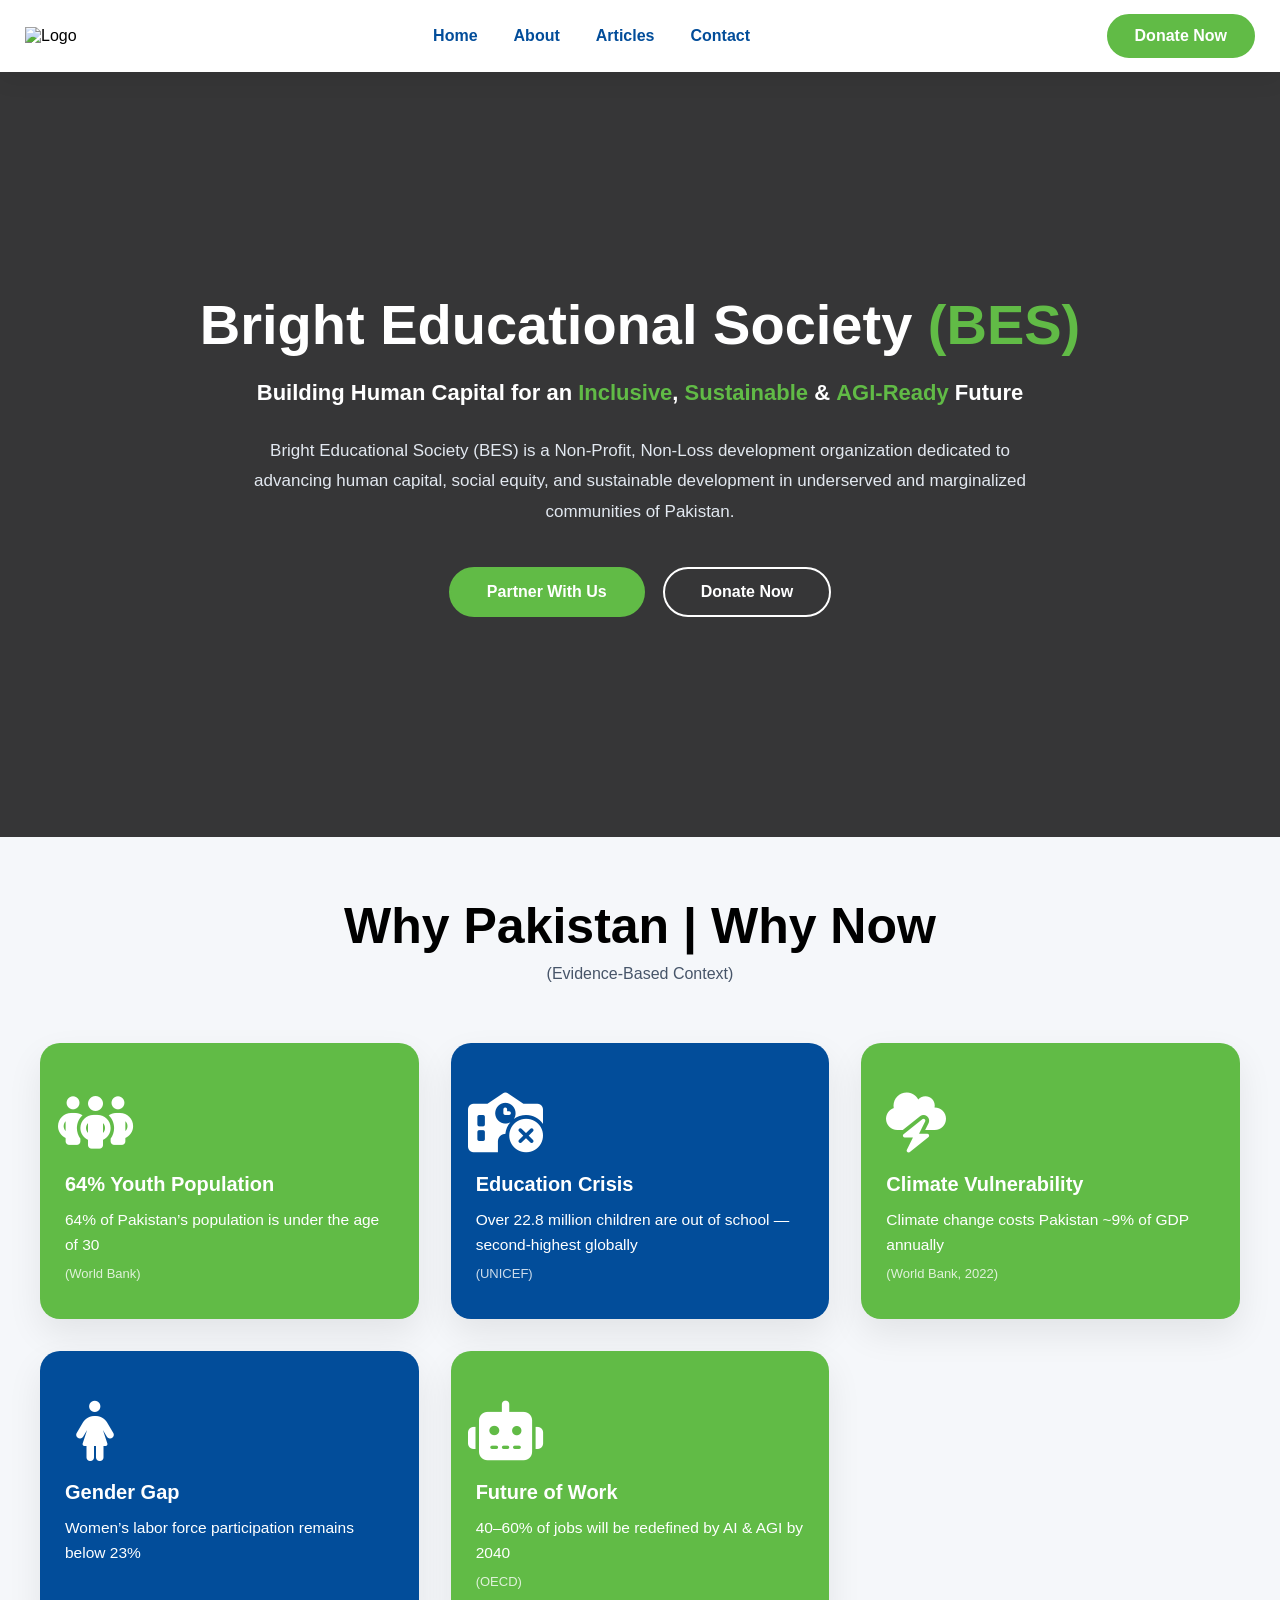
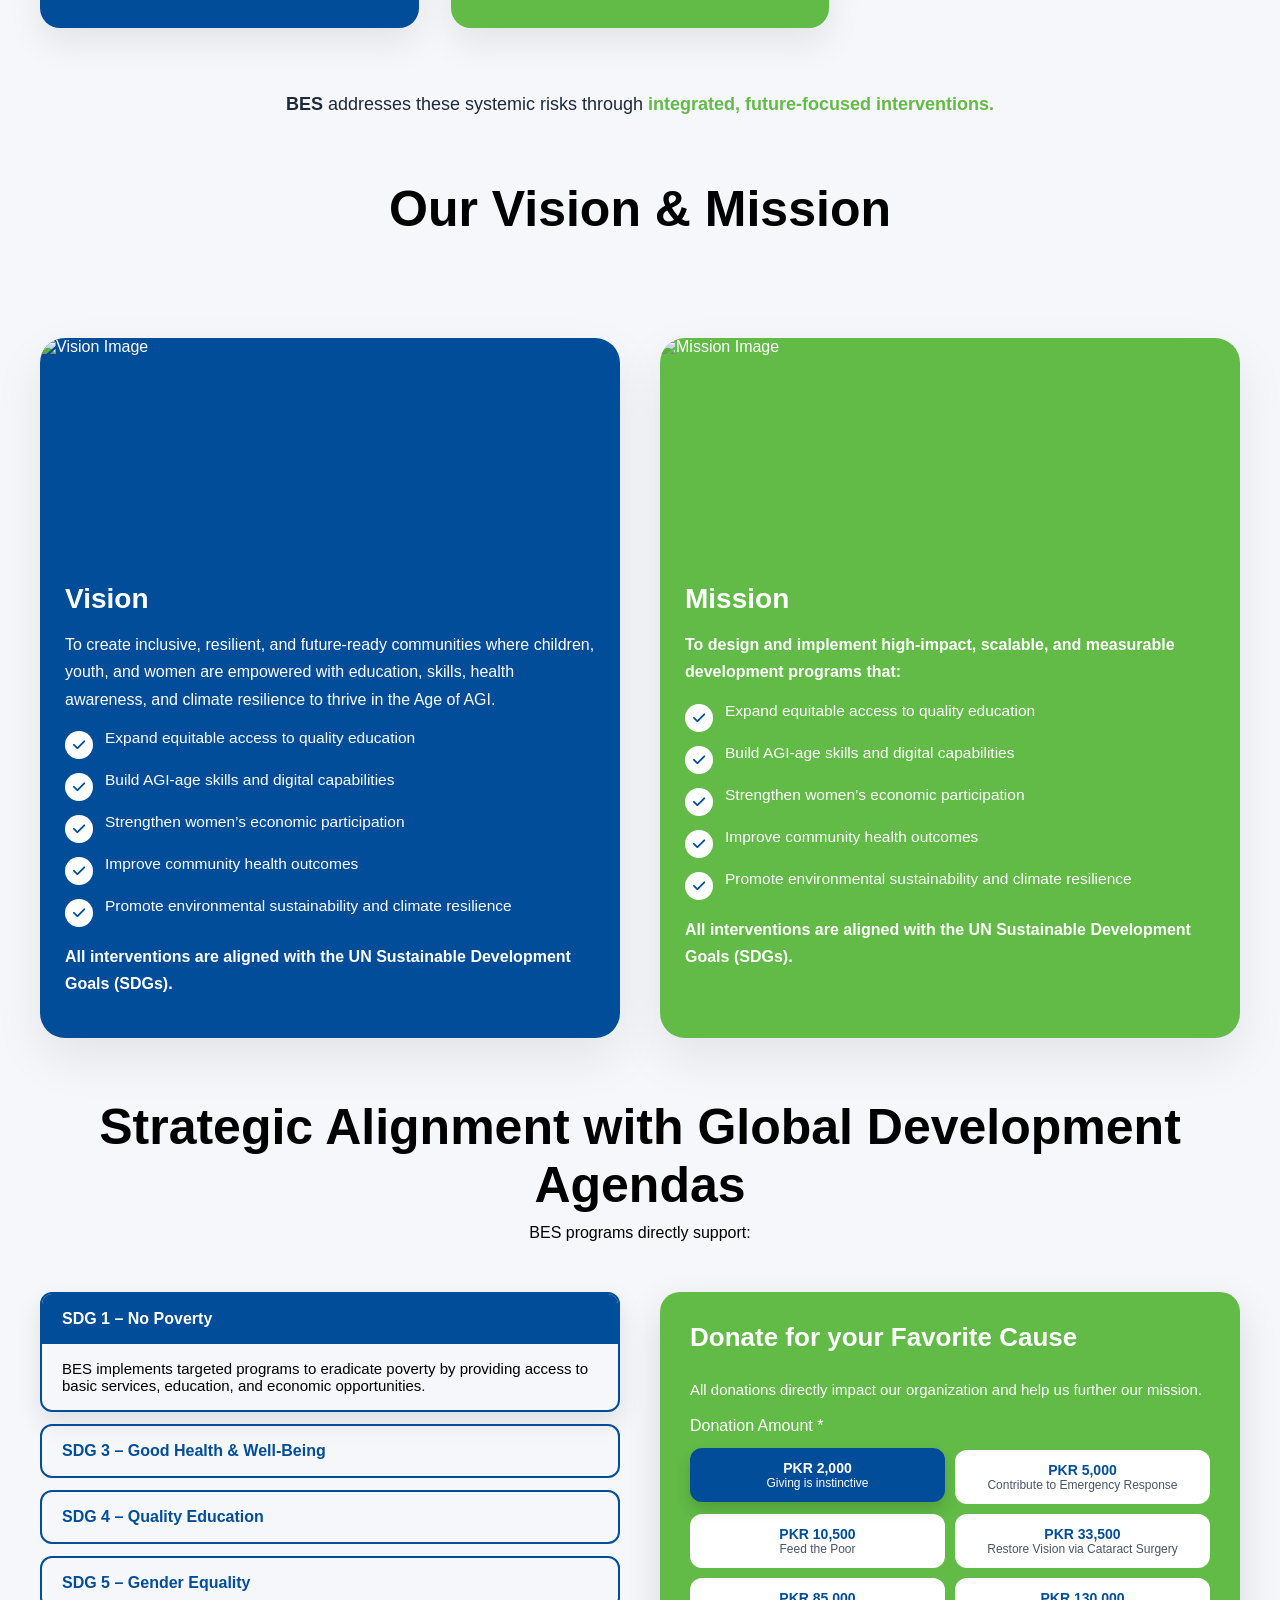
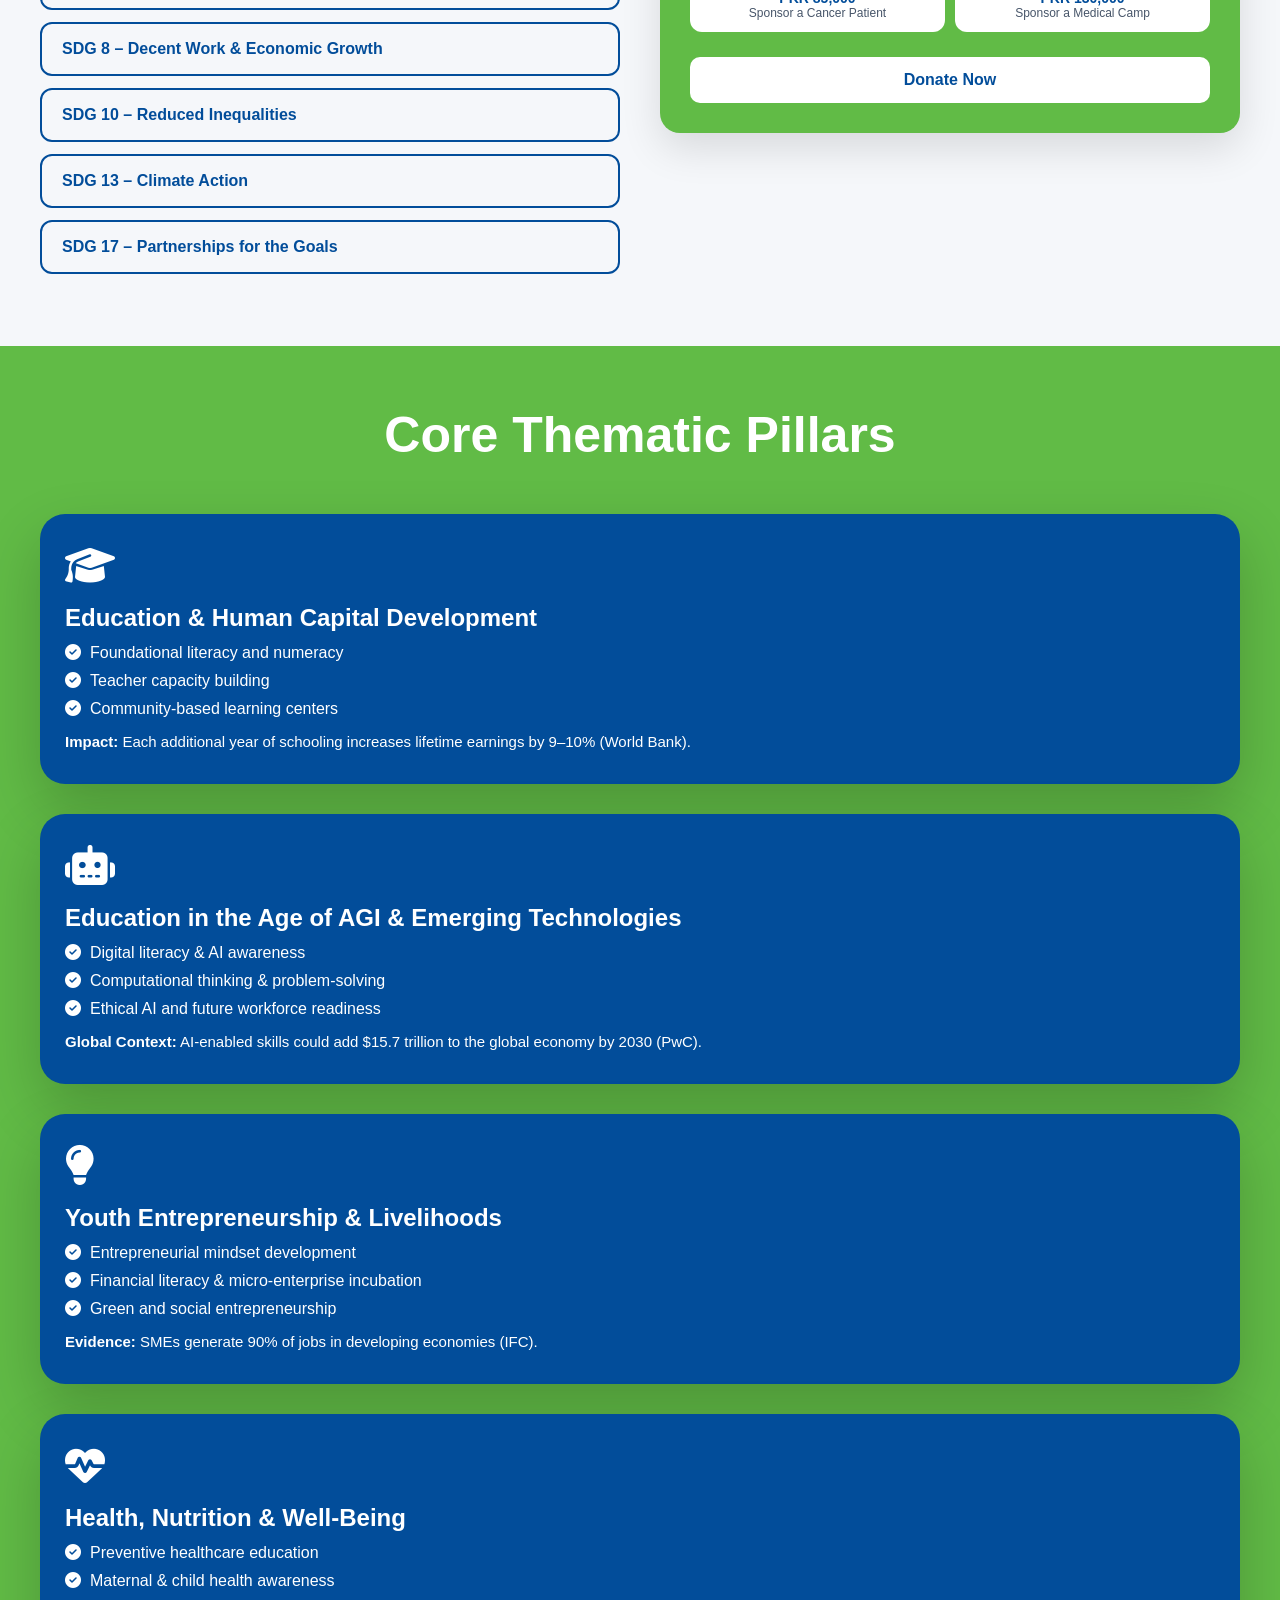
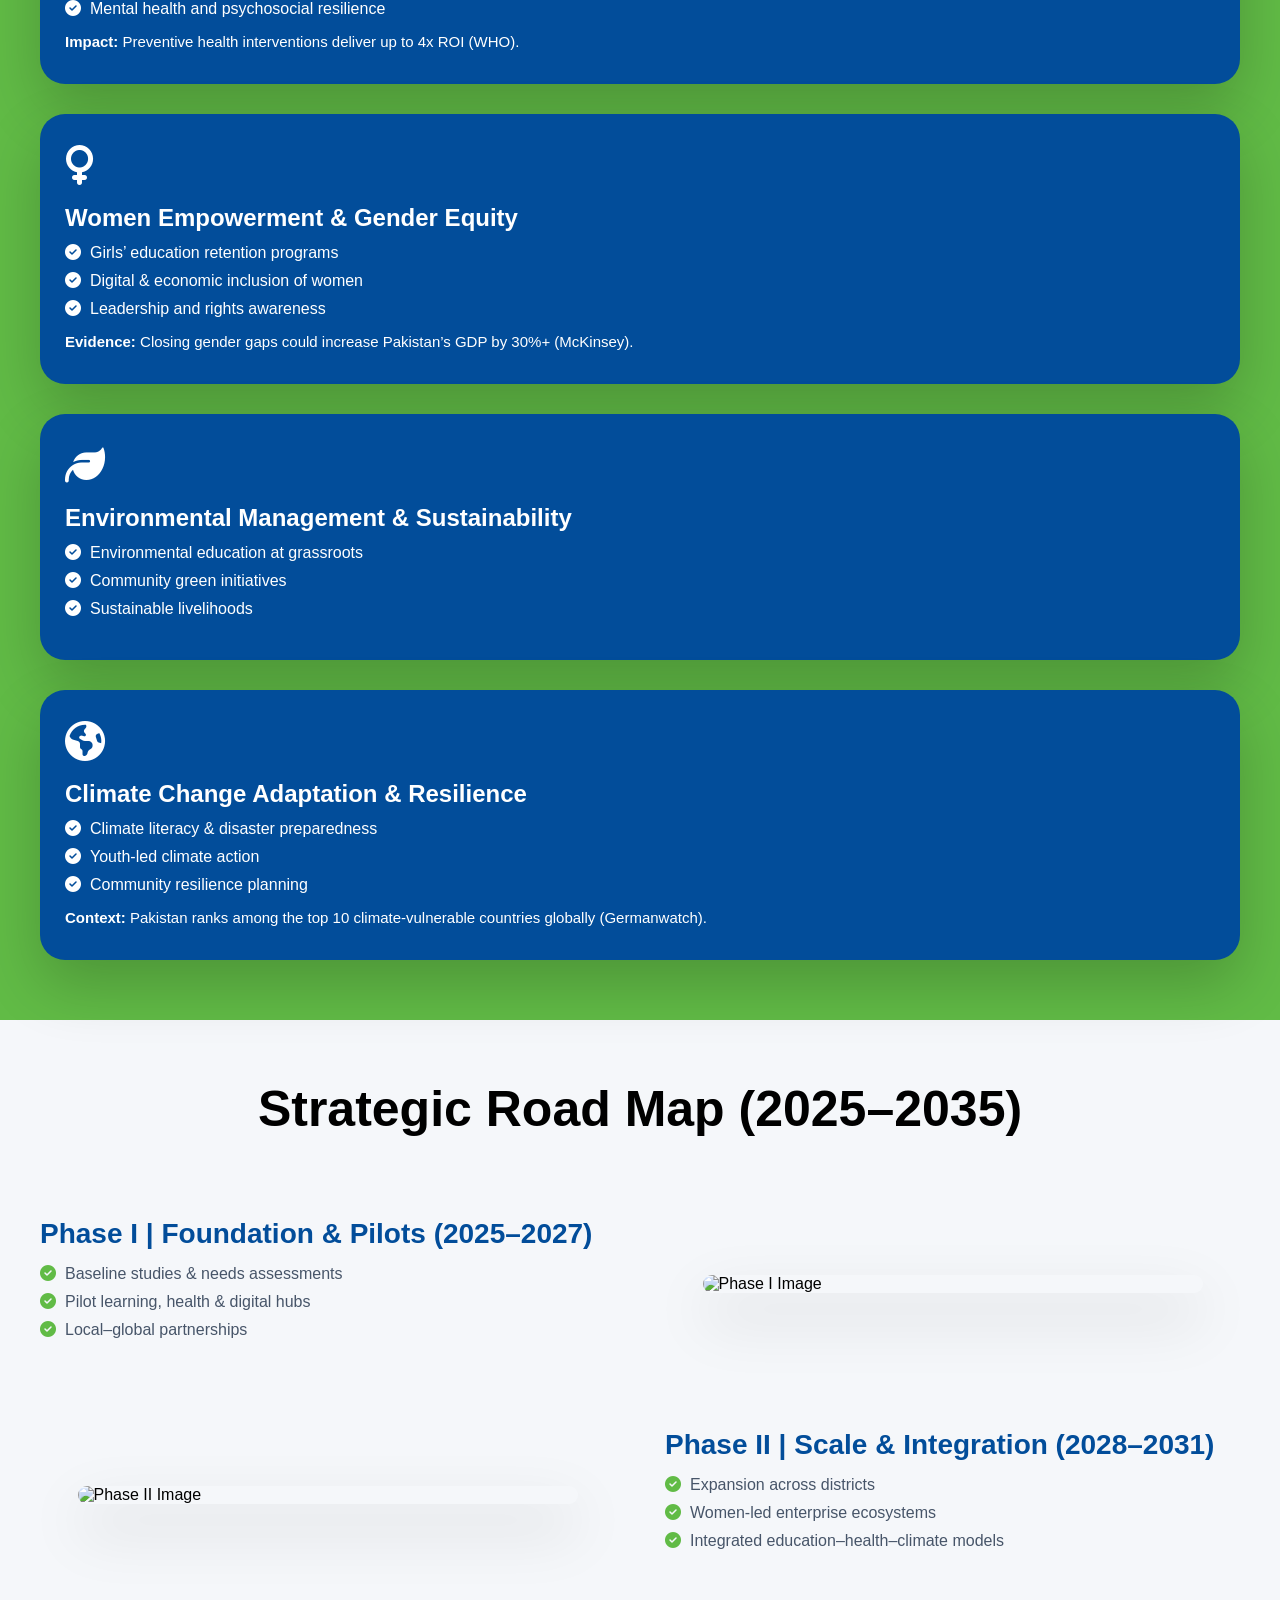
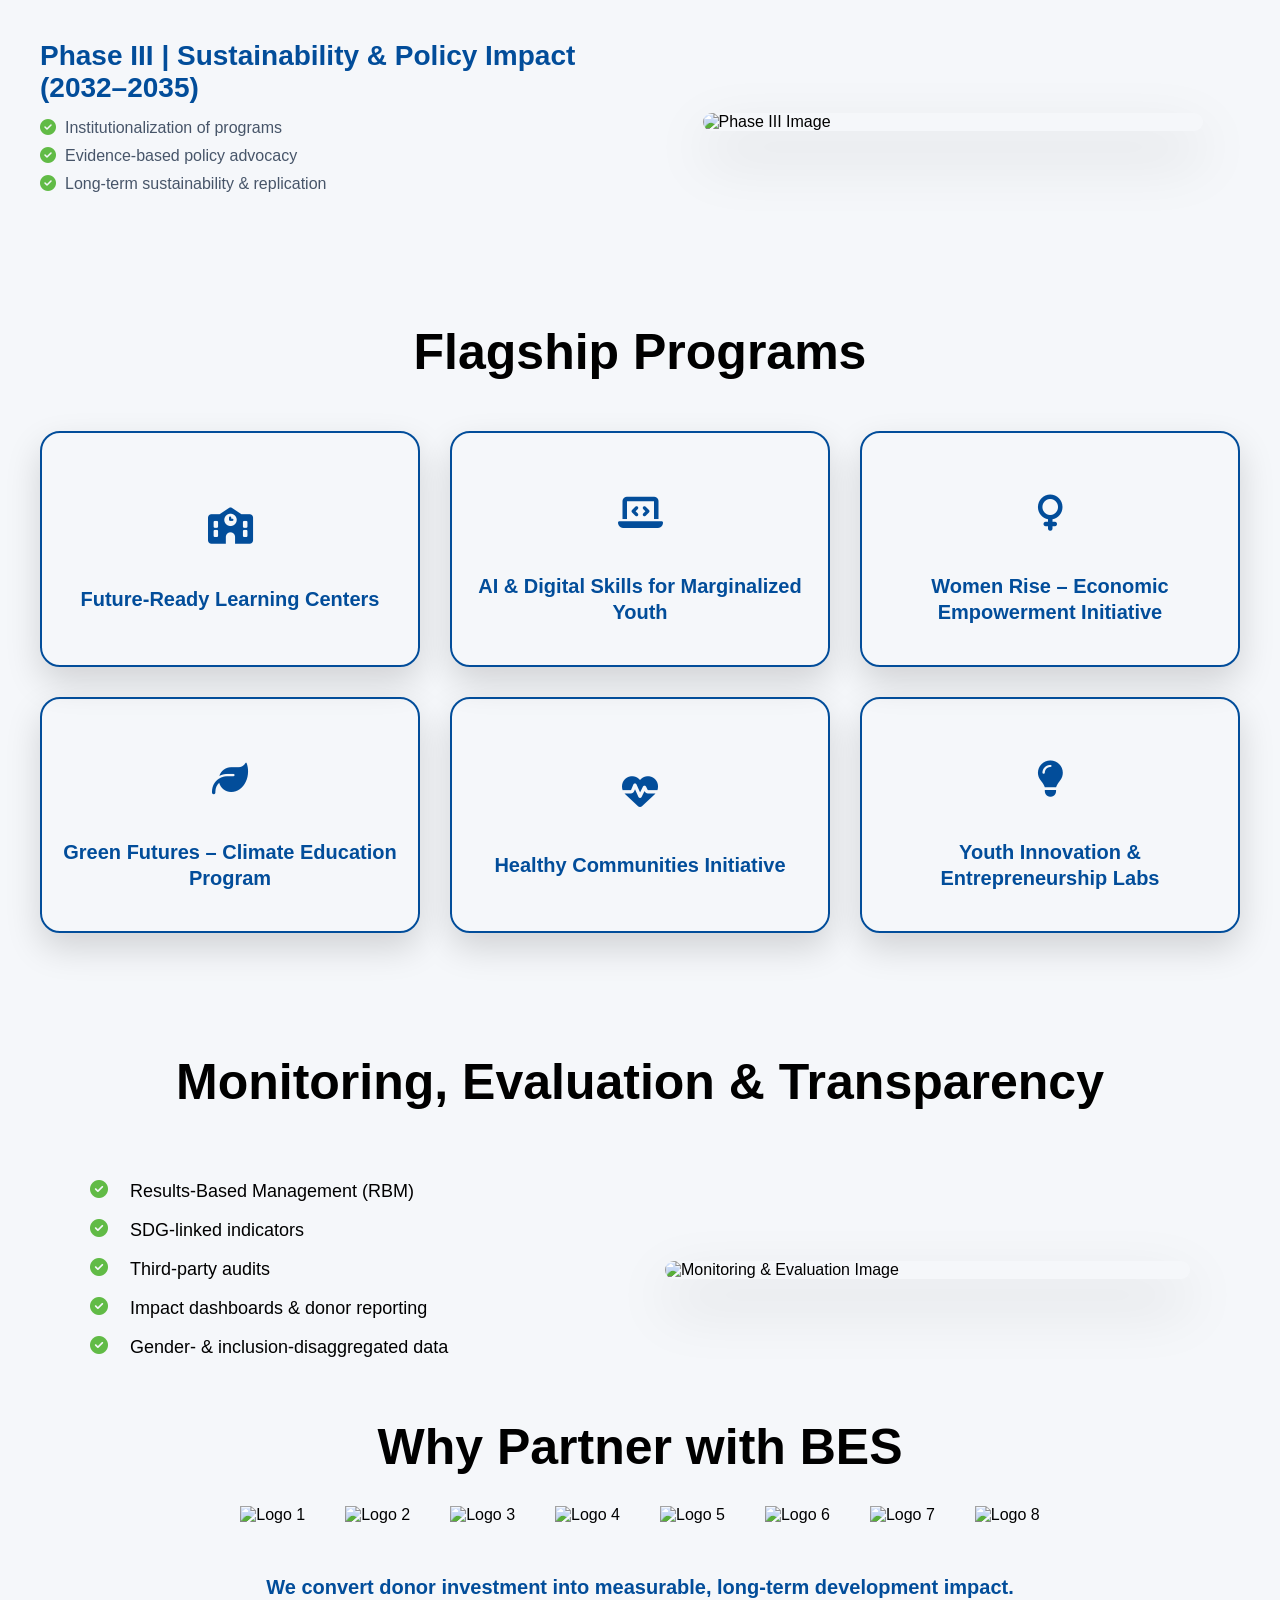
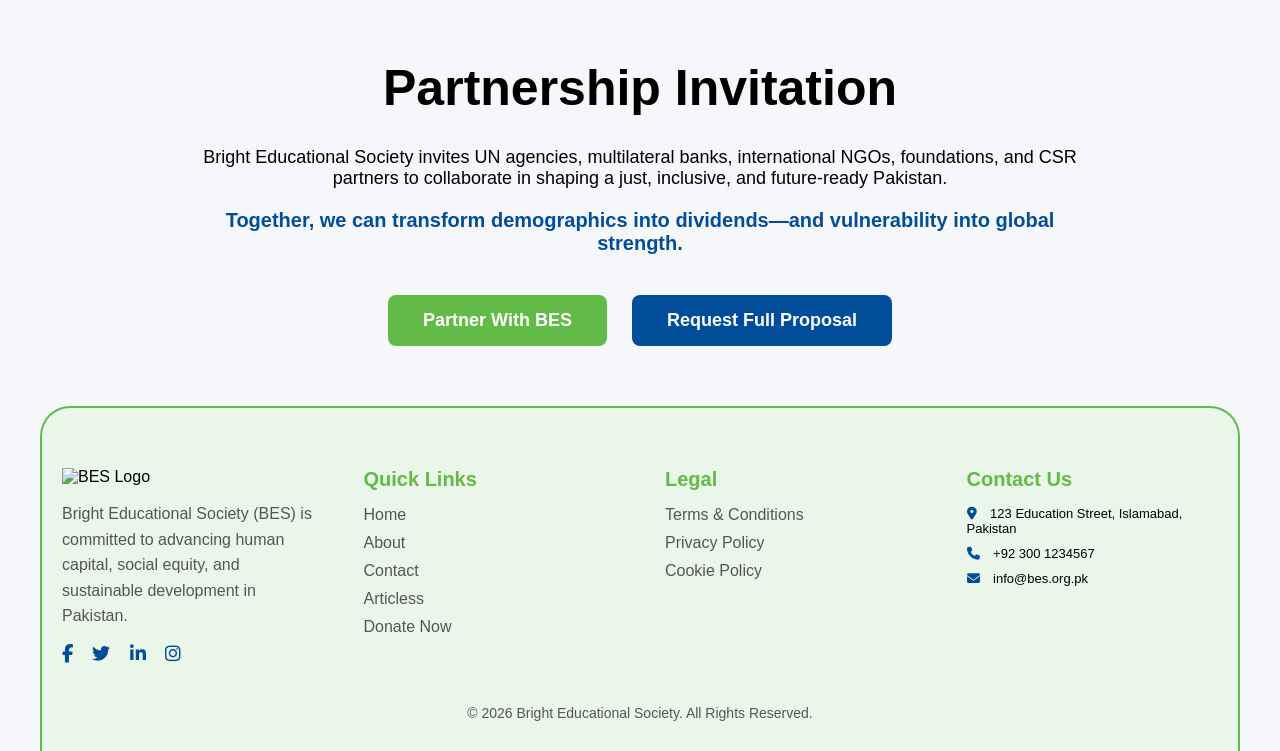
==== commit b9a2b285: "Add files via upload" ====
--- a/index.html
+++ b/index.html
@@ -10,8 +10,6 @@
 </head>
 <body>
     
-
-
 <nav class="navbar">
   <div class="nav-container">
 
@@ -22,14 +20,14 @@
 
     <!-- MENU -->
     <div class="nav-menu" id="navMenu">
-      <a href="#">Home</a>
-      <a href="#">About</a>
-      <a href="#">Blog</a>
-      <a href="#">Contact</a>
+      <a href="index.html">Home</a>
+      <a href="about.html">About</a>
+      <a href="articles.html"> Articles</a>
+      <a href="contact-us.html">Contact</a>
     </div>
 
     <!-- BUTTON -->
-    <a href="#" class="nav-btn">Donate Now</a>
+    <a href="donate-now.html" class="nav-btn">Donate Now</a>
 
     <!-- HAMBURGER -->
     <div class="hamburger" id="hamburger">
@@ -74,8 +72,8 @@
       </p>
 
       <div class="hero-buttons">
-        <a href="#" class="btn-primary">Partner With Us</a>
-        <a href="#" class="btn-secondary">Download Concept Note</a>
+        <a href="contact-us.html" class="btn-primary">Partner With Us</a>
+        <a href="donate-now.html" class="btn-secondary">Donate Now</a>
       </div>
 
     </div>
@@ -286,7 +284,7 @@
             <button class="donation-btn" data-amount="130000">PKR 130,000<br><span>Sponsor a Medical Camp</span></button>
           </div>
 
-          <button class="donate-now-btn">Donate Now 🔒</button>
+          <a href="donate-now.html" class="donate-now-btn">Donate Now  </a>
         </div>
       </div>
 
@@ -608,8 +606,8 @@
 
     <!-- CTA BUTTONS -->
     <div class="cta-buttons">
-      <a href="#" class="cta-btn primary-btn">Partner With BES</a>
-      <a href="#" class="cta-btn secondary-btn">Request Full Proposal</a>
+      <a href="donate-now.html" class="cta-btn primary-btn">Partner With BES</a>
+      <a href="contact-us.html" class="cta-btn secondary-btn">Request Full Proposal</a>
     </div>
 
   </div>
@@ -635,10 +633,11 @@
     <div class="footer-col footer-links">
       <h3>Quick Links</h3>
       <ul>
-        <li><a href="#">Home</a></li>
-        <li><a href="#">About</a></li>
-        <li><a href="#">Contact</a></li>
-        <li><a href="#">Blogs</a></li>
+        <li><a href="index.html">Home</a></li>
+        <li><a href="about.html">About</a></li>
+        <li><a href="contact-us.html">Contact</a></li>
+        <li><a href="articles.html"> Articless</a></li>
+        <li><a href="donate-now.html"> Donate Now</a></li>
       </ul>
     </div>
 
--- a/style.css
+++ b/style.css
@@ -685,6 +685,8 @@
   border:none;
   background:#fff;
   color:#024d9a;
+  text-align: center;
+  text-decoration: none;
   font-weight:700;
   cursor:pointer;
   transition:transform 0.3s, box-shadow 0.3s;
@@ -1452,4 +1454,342 @@
   .footer-contact ul li{
     font-size:14px;
   }
+}
+
+
+.other-page-hero{
+  height: fit-content;
+  width: 100%;
+  display: flex;
+  justify-content: center;
+  align-items: center;
+  text-align: center;
+  font-size: 50px;
+  color: white;
+  background-color: #61bb46;
+  padding: 60px 0;
+}
+@media(max-width:600px){
+.other-page-hero{
+  font-size: 35px;
+}
+}
+
+
+.contact-section{
+  padding:60px 20px;
+}
+
+.contact-container{
+  display:flex;
+  justify-content:space-between;
+  gap:50px;
+  max-width:1200px;
+  width:97%;
+  margin:0 auto;
+  flex-wrap:wrap;
+}
+
+.contact-info{
+  flex:1;
+  min-width:300px;
+}
+
+.contact-info h2#contact-heading{
+  font-size:42px;
+  font-weight:800;
+  color:#024d9a;
+  margin-bottom:20px;
+}
+
+.contact-info p#contact-text{
+  font-size:18px;
+  color:#475569;
+  margin-bottom:25px;
+}
+
+.contact-info ul#contact-details{
+  list-style:none;
+  padding:0;
+}
+
+.contact-info ul#contact-details li{
+  font-size:16px;
+  color:#024d9a;
+  margin-bottom:12px;
+}
+
+.contact-info ul#contact-details li i{
+  color:#61bb46;
+  margin-right:10px;
+}
+
+/* FORM STYLING */
+.contact-form-container{
+  flex:1;
+  min-width:300px;
+}
+
+.contact-form{
+  display:flex;
+  flex-direction:column;
+  padding: 20px;
+  box-shadow: 1px 1px 10px gray;
+  border-radius: 20px;
+  gap:15px;
+}
+
+.contact-form input,
+.contact-form textarea{
+  padding:15px 20px;
+  font-size:16px;
+  border:2px solid #024d9a;
+  border-radius:8px;
+  outline:none;
+  transition:all 0.3s;
+  resize:none;
+}
+
+.contact-form input:focus,
+.contact-form textarea:focus{
+  border-color:#024d9a;
+  box-shadow:0 5px 15px rgba(0,0,0,0.1);
+}
+
+.contact-form textarea{
+  min-height:120px;
+}
+
+.contact-form button#contact-submit{
+  padding:15px 30px;
+  font-size:18px;
+  font-weight:700;
+  color:#fff;
+  background:#61bb46;
+  border:none;
+  border-radius:8px;
+  cursor:pointer;
+  transition:all 0.3s;
+}
+
+.contact-form button#contact-submit:hover{
+  background:#024d9a;
+  box-shadow:0 8px 20px rgba(0,0,0,0.15);
+}
+
+/* RESPONSIVE */
+@media(max-width:992px){
+  .contact-container{
+    flex-direction:column;
+    gap:40px;
+  }
+}
+
+@media(max-width:576px){
+  .contact-info h2#contact-heading{
+    font-size:36px;
+  }
+  .contact-info p#contact-text{
+    font-size:16px;
+  }
+  .contact-info ul#contact-details li{
+    font-size:14px;
+  }
+  .contact-form input,
+  .contact-form textarea,
+  .contact-form button#contact-submit{
+    font-size:15px;
+    padding:12px 15px;
+  }
+}
+
+/* Blog Page */
+.blog-section{
+  padding:60px 20px;
+}
+
+.blog-container{
+  display:flex;
+  justify-content: center;
+  align-items: center;
+  flex-wrap: wrap;
+  gap:30px;
+  max-width:1200px;
+  width:97%;
+  margin:0 auto;
+}
+
+/* BLOG CARD */
+.blog-card{
+  position:relative;
+  height:380px;
+  border:2px solid #024d9a;
+  border-radius:12px;
+  overflow:hidden;
+  cursor:pointer;
+  width: 300px;
+  background-size:cover;
+  background-position:center;
+  transition:transform 0.4s, box-shadow 0.4s;
+}
+
+.blog-card:hover{
+  transform:translateY(-8px);
+  box-shadow:0 15px 25px rgba(0,0,0,0.2);
+}
+
+/* OVERLAY */
+.blog-overlay{
+  position:absolute;
+  bottom:0;
+  left:0;
+  width:100%;
+  display: flex;
+  justify-content: center;
+  align-items: center;
+  flex-direction: column-reverse;
+  height: 100%;
+  padding:20px;
+  gap: 20px;
+  background:rgba(0,0,0,0.5);
+  color:#fff;
+  transition:all 0.4s;
+}
+
+.blog-date{
+  font-size:14px;
+  color:#61bb46;
+  margin-bottom:8px;
+  font-weight:600;
+}
+
+.blog-title{
+  font-size:25px;
+  text-align: center;
+  font-weight:700;
+  line-height:1.4;
+  color:#fff;
+}
+
+/* RESPONSIVE */
+@media(max-width:768px){
+  .blog-card{
+    height:200px;
+  }
+  .blog-title{
+    font-size:16px;
+  }
+  .blog-date{
+    font-size:13px;
+  }
+}
+
+@media(max-width:480px){
+  .blog-card{
+    height:180px;
+  }
+  .blog-title{
+    font-size:14px;
+  }
+  .blog-date{
+    font-size:12px;
+  }
+}
+
+
+.article-section{
+  padding:80px 20px;
+  background:#f9fafc;
+}
+
+.article-container{
+  display:flex;
+  gap:50px;
+  max-width:1200px;
+  width:97%;
+  margin:0 auto;
+  flex-direction: column;
+  justify-content: center;
+  flex-wrap:wrap;
+  align-items:center;
+}
+
+.article-image{
+  flex:1;
+  min-width:300px;
+}
+
+.article-image img{
+  width:100%;
+  border-radius:12px;
+  object-fit:cover;
+  box-shadow:0 8px 25px rgba(0,0,0,0.1);
+}
+
+.article-content{
+  flex:2;
+  min-width:300px;
+}
+
+.article-author{
+  font-size:18px;
+  font-weight:700;
+  color:#61bb46;
+  margin-bottom:20px;
+}
+
+.article-content p{
+  font-size:16px;
+  color:#555;
+  line-height:1.7;
+  margin-bottom:20px;
+}
+
+.article-subheading{
+  font-size:20px;
+  font-weight:700;
+  color:#024d9a;
+  margin:25px 0 15px;
+}
+
+.article-wayforward,
+.article-references{
+  list-style:disc inside;
+  padding-left:20px;
+  margin-bottom:20px;
+}
+
+.article-wayforward li,
+.article-references li{
+  margin-bottom:10px;
+  font-size:16px;
+  color:#475569;
+}
+
+/* RESPONSIVE */
+@media(max-width:992px){
+  .article-container{
+    flex-direction:column;
+    gap:30px;
+  }
+  .article-content{
+    order:2;
+  }
+  .article-image{
+    order:1;
+  }
+}
+
+@media(max-width:576px){
+  .article-content p,
+  .article-wayforward li,
+  .article-references li{
+    font-size:14px;
+  }
+  .article-subheading{
+    font-size:18px;
+  }
+  .article-author{
+    font-size:16px;
+  }
 }
